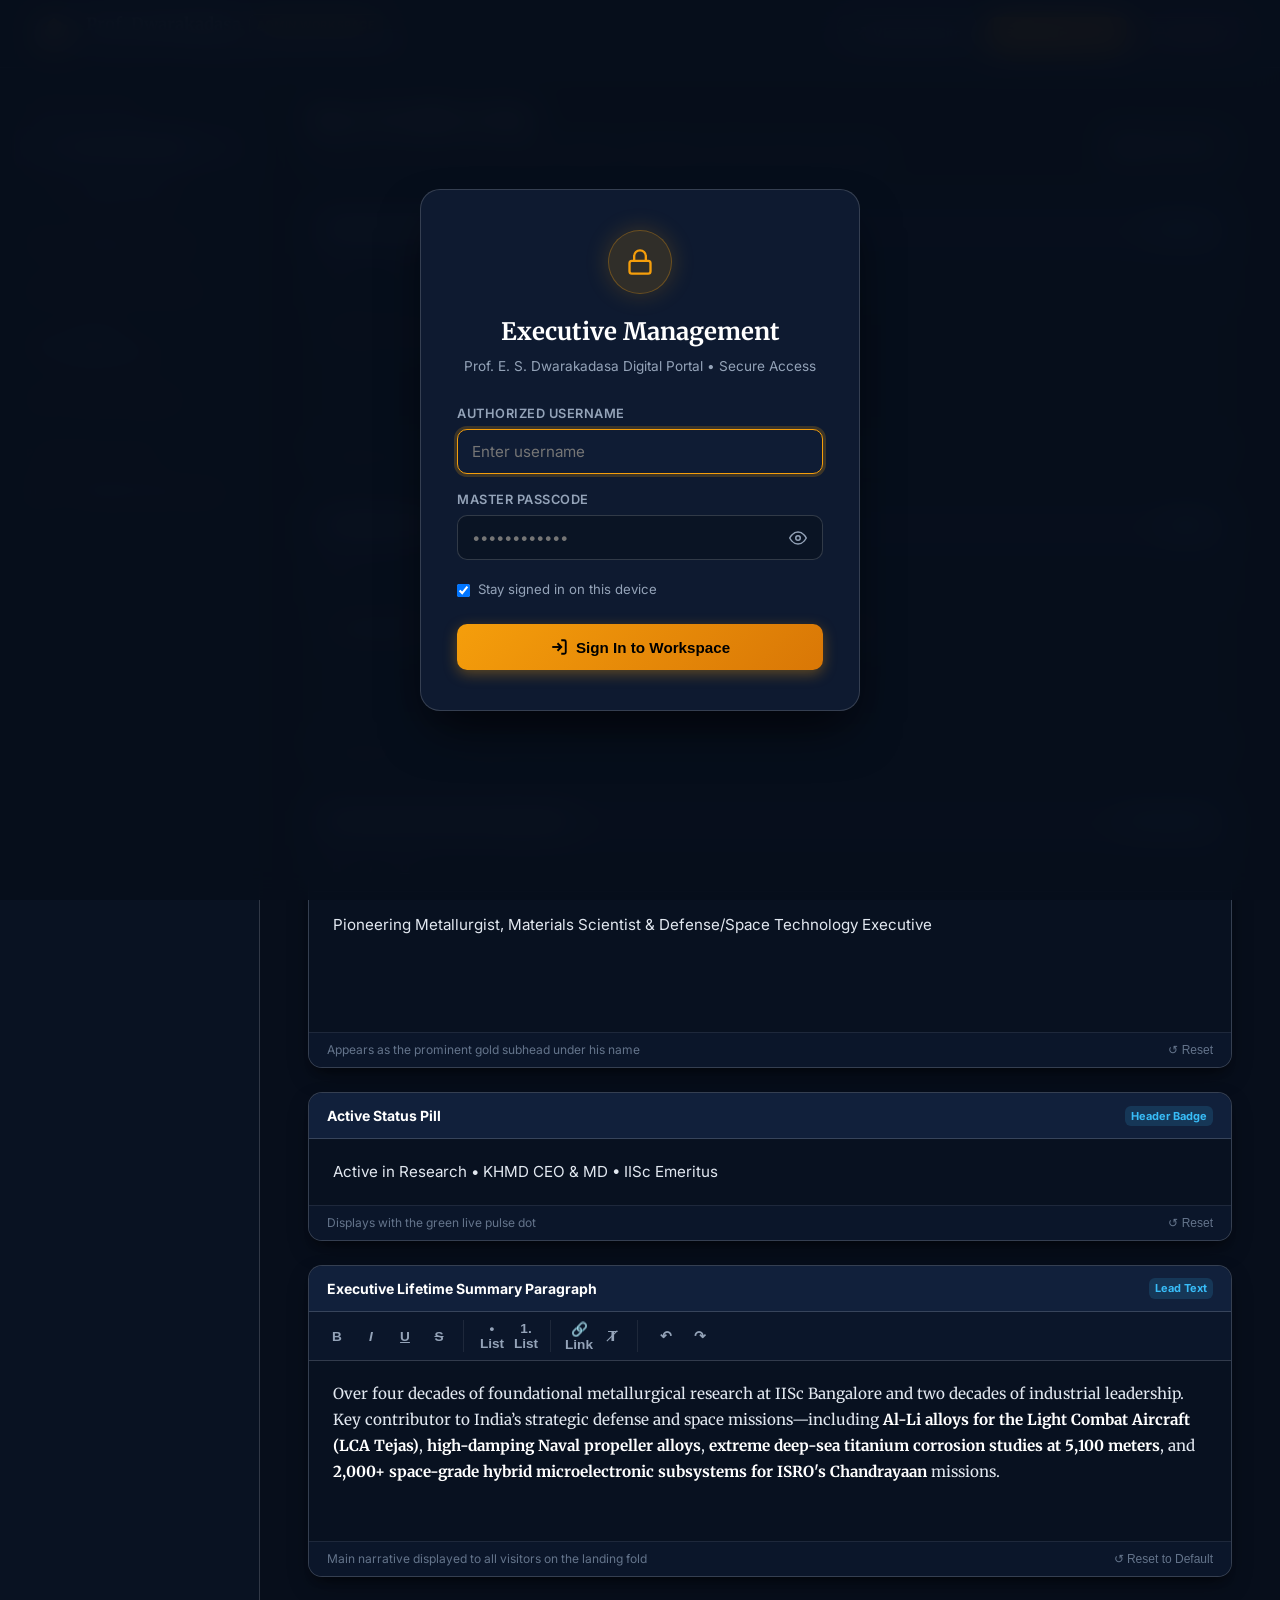
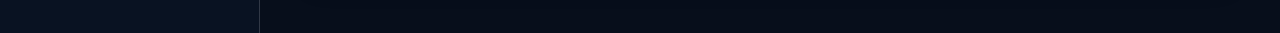
==== admin.html @ ce20a555 "Add password-protected admin portal with Word-like WYSIWYG editor and content sync" ====
<!DOCTYPE html>
<html lang="en">
<head>
  <meta charset="UTF-8">
  <meta name="viewport" content="width=device-width, initial-scale=1.0">
  <title>Admin Portal · Prof. E. S. Dwarakadasa</title>
  
  <!-- Favicon -->
  <link rel="icon" type="image/svg+xml" href="favicon.svg?v=4">
  <link rel="icon" type="image/png" sizes="32x32" href="favicon-32x32.png?v=4">
  <link rel="apple-touch-icon" sizes="180x180" href="apple-touch-icon.png?v=4">
  
  <!-- Fonts -->
  <link rel="preconnect" href="https://fonts.googleapis.com">
  <link rel="preconnect" href="https://fonts.gstatic.com" crossorigin>
  <link href="https://fonts.googleapis.com/css2?family=Inter:wght@300;400;500;600;700;800&family=Merriweather:ital,wght@0,300;0,400;0,700;1,300&family=JetBrains+Mono:wght@400;500;700&display=swap" rel="stylesheet">

  <style>
    :root {
      --bg-dark: #070e1b;
      --bg-surface: #0e1a30;
      --bg-card: #142342;
      --bg-input: #0a1424;
      --border-subtle: rgba(255, 255, 255, 0.08);
      --border-medium: rgba(255, 255, 255, 0.16);
      --border-focus: #38bdf8;
      --gold: #f59e0b;
      --gold-hover: #d97706;
      --gold-subtle: rgba(245, 158, 11, 0.15);
      --text-main: #f1f5f9;
      --text-muted: #94a3b8;
      --text-dim: #64748b;
      --accent: #38bdf8;
      --success: #10b981;
      --danger: #ef4444;
      --font-sans: 'Inter', -apple-system, BlinkMacSystemFont, 'Segoe UI', Roboto, sans-serif;
      --font-serif: 'Merriweather', Georgia, serif;
      --font-mono: 'JetBrains Mono', monospace;
      --radius-sm: 6px;
      --radius-md: 10px;
      --radius-lg: 14px;
      --radius-xl: 20px;
      --shadow-lg: 0 10px 25px -5px rgba(0, 0, 0, 0.4), 0 8px 10px -6px rgba(0, 0, 0, 0.4);
    }

    * {
      box-sizing: border-box;
      margin: 0;
      padding: 0;
    }

    body {
      background-color: var(--bg-dark);
      color: var(--text-main);
      font-family: var(--font-sans);
      min-height: 100vh;
      line-height: 1.5;
      overflow-x: hidden;
    }

    /* ==========================================================================
       CRYPTOGRAPHIC AUTHENTICATION OVERLAY (SALTED SHA-256)
       ========================================================================== */
    #auth-overlay {
      position: fixed;
      inset: 0;
      background: rgba(7, 14, 27, 0.94);
      backdrop-filter: blur(16px);
      -webkit-backdrop-filter: blur(16px);
      z-index: 9999;
      display: flex;
      align-items: center;
      justify-content: center;
      padding: 20px;
      transition: opacity 0.3s ease, visibility 0.3s ease;
    }

    #auth-overlay.hidden {
      opacity: 0;
      visibility: hidden;
      pointer-events: none;
    }

    .auth-card {
      background: var(--bg-surface);
      border: 1px solid var(--border-medium);
      border-radius: var(--radius-xl);
      padding: 40px 36px;
      width: 100%;
      max-width: 440px;
      box-shadow: 0 25px 50px -12px rgba(0, 0, 0, 0.7);
      text-align: center;
      position: relative;
    }

    .auth-badge-icon {
      width: 64px;
      height: 64px;
      margin: 0 auto 20px;
      display: flex;
      align-items: center;
      justify-content: center;
      background: var(--gold-subtle);
      border: 1px solid rgba(245, 158, 11, 0.3);
      border-radius: 50%;
      box-shadow: 0 0 24px rgba(245, 158, 11, 0.2);
    }

    .auth-title {
      font-family: var(--font-serif);
      font-size: 1.5rem;
      font-weight: 700;
      color: #fff;
      margin-bottom: 6px;
    }

    .auth-subtitle {
      font-size: 0.85rem;
      color: var(--text-muted);
      margin-bottom: 28px;
    }

    .auth-form {
      text-align: left;
      display: flex;
      flex-direction: column;
      gap: 16px;
    }

    .form-label {
      display: block;
      font-size: 0.8rem;
      font-weight: 600;
      letter-spacing: 0.04em;
      text-transform: uppercase;
      color: var(--text-muted);
      margin-bottom: 6px;
    }

    .form-input-wrap {
      position: relative;
    }

    .form-input {
      width: 100%;
      background: var(--bg-input);
      border: 1.5px solid var(--border-medium);
      border-radius: var(--radius-md);
      color: #fff;
      font-size: 0.95rem;
      font-family: inherit;
      padding: 12px 14px;
      outline: none;
      transition: all 0.2s ease;
    }

    .form-input:focus {
      border-color: var(--gold);
      box-shadow: 0 0 0 3px rgba(245, 158, 11, 0.2);
      background: #0f1c34;
    }

    .pw-toggle-btn {
      position: absolute;
      right: 12px;
      top: 50%;
      transform: translateY(-50%);
      background: transparent;
      border: none;
      color: var(--text-muted);
      cursor: pointer;
      display: flex;
      align-items: center;
      padding: 4px;
    }

    .pw-toggle-btn:hover {
      color: #fff;
    }

    .auth-remember-row {
      display: flex;
      align-items: center;
      justify-content: space-between;
      font-size: 0.825rem;
      color: var(--text-muted);
      margin-top: 4px;
    }

    .auth-remember-label {
      display: flex;
      align-items: center;
      gap: 8px;
      cursor: pointer;
      user-select: none;
    }

    .auth-submit-btn {
      background: linear-gradient(135deg, var(--gold), var(--gold-hover));
      color: #000;
      border: none;
      font-weight: 700;
      font-size: 0.95rem;
      padding: 14px;
      border-radius: var(--radius-md);
      cursor: pointer;
      display: flex;
      align-items: center;
      justify-content: center;
      gap: 8px;
      box-shadow: 0 4px 14px rgba(245, 158, 11, 0.35);
      transition: all 0.2s ease;
      margin-top: 8px;
    }

    .auth-submit-btn:hover {
      transform: translateY(-1px);
      box-shadow: 0 6px 18px rgba(245, 158, 11, 0.45);
    }

    .auth-error {
      background: rgba(239, 68, 68, 0.15);
      border: 1px solid rgba(239, 68, 68, 0.35);
      color: #fca5a5;
      font-size: 0.825rem;
      padding: 10px 14px;
      border-radius: var(--radius-sm);
      display: none;
      align-items: center;
      gap: 8px;
    }

    /* ==========================================================================
       MAIN ADMIN APP LAYOUT
       ========================================================================== */
    .admin-app {
      display: flex;
      flex-direction: column;
      min-height: 100vh;
    }

    /* Top Navigation Bar */
    .admin-navbar {
      height: 68px;
      background: rgba(14, 26, 48, 0.95);
      backdrop-filter: blur(12px);
      border-bottom: 1px solid var(--border-medium);
      position: sticky;
      top: 0;
      z-index: 100;
      display: flex;
      align-items: center;
      justify-content: space-between;
      padding: 0 clamp(16px, 3vw, 36px);
    }

    .brand-group {
      display: flex;
      align-items: center;
      gap: 14px;
    }

    .admin-emblem {
      width: 36px;
      height: 36px;
      display: flex;
      align-items: center;
      justify-content: center;
    }

    .admin-title-wrap {
      display: flex;
      flex-direction: column;
    }

    .admin-brand-title {
      font-family: var(--font-serif);
      font-weight: 700;
      font-size: 1.05rem;
      color: #fff;
      display: flex;
      align-items: center;
      gap: 8px;
    }

    .admin-badge-pill {
      font-family: var(--font-sans);
      font-size: 0.6875rem;
      font-weight: 700;
      text-transform: uppercase;
      letter-spacing: 0.05em;
      background: var(--gold-subtle);
      color: var(--gold);
      border: 1px solid rgba(245, 158, 11, 0.3);
      padding: 2px 7px;
      border-radius: var(--radius-sm);
    }

    .admin-brand-sub {
      font-size: 0.725rem;
      color: var(--text-muted);
    }

    .nav-actions-group {
      display: flex;
      align-items: center;
      gap: 10px;
    }

    .btn {
      display: inline-flex;
      align-items: center;
      gap: 6px;
      padding: 8px 14px;
      border-radius: var(--radius-md);
      font-size: 0.825rem;
      font-weight: 600;
      cursor: pointer;
      text-decoration: none;
      transition: all 0.2s ease;
      border: 1px solid transparent;
    }

    .btn-outline {
      background: rgba(255, 255, 255, 0.04);
      color: var(--text-main);
      border-color: var(--border-medium);
    }

    .btn-outline:hover {
      background: rgba(255, 255, 255, 0.08);
      border-color: rgba(255, 255, 255, 0.25);
      color: #fff;
    }

    .btn-gold {
      background: linear-gradient(135deg, var(--gold), var(--gold-hover));
      color: #000 !important;
      font-weight: 700;
      box-shadow: 0 2px 8px rgba(245, 158, 11, 0.3);
    }

    .btn-gold:hover {
      transform: translateY(-1px);
      box-shadow: 0 4px 12px rgba(245, 158, 11, 0.4);
    }

    .btn-danger {
      background: rgba(239, 68, 68, 0.12);
      border-color: rgba(239, 68, 68, 0.3);
      color: #f87171;
    }

    .btn-danger:hover {
      background: rgba(239, 68, 68, 0.22);
      border-color: #ef4444;
      color: #fff;
    }

    /* Main Container & Tabbed Sidebar */
    .admin-body {
      display: grid;
      grid-template-columns: 260px 1fr;
      flex: 1;
      min-height: calc(100vh - 68px);
    }

    .admin-sidebar {
      background: #091222;
      border-right: 1px solid var(--border-medium);
      padding: 24px 14px;
      display: flex;
      flex-direction: column;
      gap: 6px;
    }

    .sidebar-heading {
      font-size: 0.6875rem;
      font-weight: 800;
      text-transform: uppercase;
      letter-spacing: 0.08em;
      color: var(--text-dim);
      padding: 8px 12px 4px;
      margin-top: 10px;
    }

    .sidebar-heading:first-of-type {
      margin-top: 0;
    }

    .tab-btn {
      display: flex;
      align-items: center;
      gap: 10px;
      width: 100%;
      padding: 11px 14px;
      border-radius: var(--radius-md);
      background: transparent;
      border: 1px solid transparent;
      color: var(--text-muted);
      font-size: 0.85rem;
      font-weight: 600;
      cursor: pointer;
      text-align: left;
      transition: all 0.2s ease;
    }

    .tab-btn:hover {
      background: rgba(255, 255, 255, 0.04);
      color: var(--text-main);
    }

    .tab-btn.active {
      background: var(--bg-card);
      border-color: rgba(245, 158, 11, 0.3);
      color: #fff;
      font-weight: 700;
      box-shadow: 0 2px 6px rgba(0, 0, 0, 0.2);
    }

    .tab-btn.active svg {
      color: var(--gold);
    }

    .admin-content {
      padding: 32px clamp(20px, 4vw, 48px);
      max-width: 1100px;
      margin: 0 auto;
      width: 100%;
    }

    .content-panel {
      display: none;
      animation: fadeIn 0.25s ease;
    }

    .content-panel.active {
      display: block;
    }

    @keyframes fadeIn {
      from { opacity: 0; transform: translateY(4px); }
      to { opacity: 1; transform: translateY(0); }
    }

    .panel-header {
      margin-bottom: 24px;
      padding-bottom: 16px;
      border-bottom: 1px solid var(--border-medium);
      display: flex;
      justify-content: space-between;
      align-items: flex-end;
      flex-wrap: wrap;
      gap: 12px;
    }

    .panel-title {
      font-family: var(--font-serif);
      font-size: 1.6rem;
      font-weight: 700;
      color: #fff;
      margin-bottom: 4px;
    }

    .panel-desc {
      font-size: 0.875rem;
      color: var(--text-muted);
    }

    /* ==========================================================================
       WORD-PROCESSOR WYSIWYG TOOLBAR
       ========================================================================== */
    .editor-card {
      background: var(--bg-surface);
      border: 1px solid var(--border-medium);
      border-radius: var(--radius-lg);
      margin-bottom: 24px;
      overflow: hidden;
      box-shadow: var(--shadow-lg);
    }

    .editor-card-header {
      background: #11203b;
      padding: 12px 18px;
      border-bottom: 1px solid var(--border-medium);
      display: flex;
      justify-content: space-between;
      align-items: center;
    }

    .editor-card-title {
      font-size: 0.875rem;
      font-weight: 700;
      color: #fff;
      display: flex;
      align-items: center;
      gap: 8px;
    }

    .editor-card-tag {
      font-size: 0.6875rem;
      padding: 2px 6px;
      background: rgba(56, 189, 248, 0.15);
      color: var(--accent);
      border-radius: var(--radius-sm);
      font-weight: 700;
    }

    .wysiwyg-toolbar {
      background: #0b162a;
      border-bottom: 1px solid var(--border-medium);
      padding: 8px 12px;
      display: flex;
      align-items: center;
      flex-wrap: wrap;
      gap: 4px;
      user-select: none;
    }

    .toolbar-group {
      display: flex;
      align-items: center;
      gap: 2px;
      padding-right: 8px;
      margin-right: 8px;
      border-right: 1px solid var(--border-subtle);
    }

    .toolbar-group:last-child {
      border-right: none;
      padding-right: 0;
      margin-right: 0;
    }

    .tool-btn {
      width: 32px;
      height: 32px;
      display: flex;
      align-items: center;
      justify-content: center;
      background: transparent;
      border: 1px solid transparent;
      border-radius: var(--radius-sm);
      color: var(--text-muted);
      cursor: pointer;
      transition: all 0.15s ease;
      font-weight: 700;
      font-size: 0.85rem;
    }

    .tool-btn:hover {
      background: rgba(255, 255, 255, 0.08);
      color: #fff;
    }

    .tool-btn.active {
      background: var(--gold-subtle);
      border-color: rgba(245, 158, 11, 0.35);
      color: var(--gold);
    }

    .tool-select {
      height: 32px;
      background: #11203b;
      border: 1px solid var(--border-medium);
      border-radius: var(--radius-sm);
      color: var(--text-main);
      font-size: 0.775rem;
      font-weight: 600;
      padding: 0 8px;
      outline: none;
      cursor: pointer;
    }

    .tool-select:focus {
      border-color: var(--gold);
    }

    /* Editable Document Content Area */
    .word-canvas {
      min-height: 140px;
      padding: 20px 24px;
      background: #081120;
      color: #e2e8f0;
      font-size: 0.95rem;
      line-height: 1.7;
      outline: none;
      font-family: inherit;
    }

    .word-canvas[data-serif="true"] {
      font-family: var(--font-serif);
    }

    .word-canvas:focus {
      background: #091325;
      box-shadow: inset 0 0 0 2px rgba(56, 189, 248, 0.25);
    }

    .word-canvas p {
      margin-bottom: 12px;
    }

    .word-canvas strong {
      color: #fff;
      font-weight: 700;
    }

    .word-canvas a {
      color: var(--accent);
      text-decoration: underline;
    }

    .word-canvas ul, .word-canvas ol {
      margin: 10px 0 14px 24px;
    }

    .word-canvas li {
      margin-bottom: 4px;
    }

    .editor-footer {
      background: #0b162a;
      border-top: 1px solid var(--border-subtle);
      padding: 8px 18px;
      display: flex;
      justify-content: space-between;
      align-items: center;
      font-size: 0.75rem;
      color: var(--text-dim);
    }

    .reset-btn {
      background: transparent;
      border: none;
      color: var(--text-dim);
      cursor: pointer;
      display: flex;
      align-items: center;
      gap: 4px;
      font-size: 0.75rem;
      transition: color 0.2s;
    }

    .reset-btn:hover {
      color: var(--gold);
    }

    /* Toast Notifications */
    .admin-toast {
      position: fixed;
      bottom: 24px;
      right: 24px;
      background: #11203b;
      border: 1px solid rgba(16, 185, 129, 0.4);
      color: #fff;
      padding: 14px 20px;
      border-radius: var(--radius-md);
      box-shadow: var(--shadow-lg);
      display: flex;
      align-items: center;
      gap: 12px;
      z-index: 99999;
      transform: translateY(100px);
      opacity: 0;
      transition: all 0.3s cubic-bezier(0.16, 1, 0.3, 1);
    }

    .admin-toast.visible {
      transform: translateY(0);
      opacity: 1;
    }

    /* Responsive */
    @media (max-width: 860px) {
      .admin-body {
        grid-template-columns: 1fr;
      }
      .admin-sidebar {
        border-right: none;
        border-bottom: 1px solid var(--border-medium);
        flex-direction: row;
        overflow-x: auto;
        padding: 12px;
      }
      .tab-btn {
        white-space: nowrap;
        padding: 8px 12px;
      }
      .sidebar-heading {
        display: none;
      }
    }
  </style>
</head>
<body>

  <!-- ======================================================================
       1. CRYPTOGRAPHIC PASSWORD LOCK SCREEN (Salted SHA-256)
       ====================================================================== -->
  <div id="auth-overlay">
    <div class="auth-card">
      <div class="auth-badge-icon">
        <svg width="28" height="28" viewBox="0 0 24 24" fill="none" stroke="#f59e0b" stroke-width="2">
          <rect x="3" y="11" width="18" height="11" rx="2" ry="2"></rect>
          <path d="M7 11V7a5 5 0 0 1 10 0v4"></path>
        </svg>
      </div>

      <h1 class="auth-title">Executive Management</h1>
      <p class="auth-subtitle">Prof. E. S. Dwarakadasa Digital Portal &bull; Secure Access</p>

      <div id="auth-error" class="auth-error">
        <svg width="16" height="16" viewBox="0 0 24 24" fill="none" stroke="currentColor" stroke-width="2">
          <circle cx="12" cy="12" r="10"></circle>
          <line x1="12" y1="8" x2="12" y2="12"></line>
          <line x1="12" y1="16" x2="12.01" y2="16"></line>
        </svg>
        <span id="auth-error-msg">Incorrect username or password. Please try again.</span>
      </div>

      <form class="auth-form" id="login-form">
        <div>
          <label for="auth-username" class="form-label">Authorized Username</label>
          <div class="form-input-wrap">
            <input type="text" id="auth-username" class="form-input" required autocomplete="username" placeholder="Enter username">
          </div>
        </div>

        <div>
          <label for="auth-password" class="form-label">Master Passcode</label>
          <div class="form-input-wrap">
            <input type="password" id="auth-password" class="form-input" required autocomplete="current-password" placeholder="••••••••••••">
            <button type="button" class="pw-toggle-btn" id="pw-toggle-btn" aria-label="Toggle password visibility">
              <svg width="18" height="18" viewBox="0 0 24 24" fill="none" stroke="currentColor" stroke-width="2">
                <path d="M1 12s4-8 11-8 11 8 11 8-4 8-11 8-11-8-11-8z"></path>
                <circle cx="12" cy="12" r="3"></circle>
              </svg>
            </button>
          </div>
        </div>

        <div class="auth-remember-row">
          <label class="auth-remember-label">
            <input type="checkbox" id="auth-remember" checked>
            <span>Stay signed in on this device</span>
          </label>
        </div>

        <button type="submit" class="auth-submit-btn" id="auth-submit-btn">
          <svg width="18" height="18" viewBox="0 0 24 24" fill="none" stroke="currentColor" stroke-width="2.5">
            <path d="M15 3h4a2 2 0 0 1 2 2v14a2 2 0 0 1-2 2h-4"></path>
            <polyline points="10 17 15 12 10 7"></polyline>
            <line x1="15" y1="12" x2="3" y2="12"></line>
          </svg>
          Sign In to Workspace
        </button>
      </form>
    </div>
  </div>

  <!-- ======================================================================
       2. ADMIN WORKSPACE APPLICATION
       ====================================================================== -->
  <div class="admin-app">
    
    <!-- Header -->
    <header class="admin-navbar">
      <div class="brand-group">
        <div class="admin-emblem">
          <!-- Option B Luminary Crest -->
          <svg viewBox="0 0 44 44" fill="none" width="34" height="34">
            <polygon points="22 4, 38 13.2, 38 31.6, 22 40.8, 6 31.6, 6 13.2" fill="url(#hexCrestGradAdmin)" stroke="#d97706" stroke-width="1.8"/>
            <polygon points="22 8, 34 14.9, 34 29.1, 22 36, 10 29.1, 10 14.9" fill="none" stroke="#fef3c7" stroke-width="0.8" opacity="0.6"/>
            <circle cx="22" cy="4" r="1.5" fill="#fde047"/>
            <circle cx="38" cy="13.2" r="1.5" fill="#fde047"/>
            <circle cx="38" cy="31.6" r="1.5" fill="#fde047"/>
            <circle cx="22" cy="40.8" r="1.5" fill="#fde047"/>
            <circle cx="6" cy="31.6" r="1.5" fill="#fde047"/>
            <circle cx="6" cy="13.2" r="1.5" fill="#fde047"/>
            <ellipse cx="22" cy="22" rx="17" ry="6.5" transform="rotate(-25 22 22)" fill="none" stroke="#67e8f9" stroke-width="1.2" stroke-dasharray="3 2" opacity="0.85"/>
            <text x="22" y="27" text-anchor="middle" font-family="'Merriweather', Georgia, serif" font-weight="900" font-size="12.5" fill="#ffffff" letter-spacing="0.5">ESD</text>
            <defs>
              <linearGradient id="hexCrestGradAdmin" x1="6" y1="4" x2="38" y2="40.8" gradientUnits="userSpaceOnUse">
                <stop offset="0%" stop-color="#b45309"/>
                <stop offset="50%" stop-color="#f59e0b"/>
                <stop offset="100%" stop-color="#78350f"/>
              </linearGradient>
            </defs>
          </svg>
        </div>

        <div class="admin-title-wrap">
          <div class="admin-brand-title">
            <span>Prof. Dwarakadasa</span>
            <span class="admin-badge-pill">Admin Workspace</span>
          </div>
          <span class="admin-brand-sub">IISc Emeritus &bull; CEO &amp; MD, KHMD &bull; Digital Content Editor</span>
        </div>
      </div>

      <div class="nav-actions-group">
        <a href="index.html" target="_blank" class="btn btn-outline" title="Open the main portal in a new tab">
          <svg width="15" height="15" viewBox="0 0 24 24" fill="none" stroke="currentColor" stroke-width="2">
            <path d="M18 13v6a2 2 0 0 1-2 2H5a2 2 0 0 1-2-2V8a2 2 0 0 1 2-2h6"></path>
            <polyline points="15 3 21 3 21 9"></polyline>
            <line x1="10" y1="14" x2="21" y2="3"></line>
          </svg>
          View Live Site
        </a>

        <button type="button" class="btn btn-gold" id="save-all-btn" title="Save changes (Ctrl+S)">
          <svg width="15" height="15" viewBox="0 0 24 24" fill="none" stroke="currentColor" stroke-width="2.5">
            <path d="M19 21H5a2 2 0 0 1-2-2V5a2 2 0 0 1 2-2h11l5 5v11a2 2 0 0 1-2 2z"></path>
            <polyline points="17 21 17 13 7 13 7 21"></polyline>
            <polyline points="7 3 7 8 15 8"></polyline>
          </svg>
          Save Changes
        </button>

        <button type="button" class="btn btn-danger" id="signout-btn" title="Sign out and lock workspace">
          <svg width="15" height="15" viewBox="0 0 24 24" fill="none" stroke="currentColor" stroke-width="2">
            <rect x="3" y="11" width="18" height="11" rx="2" ry="2"></rect>
            <path d="M7 11V7a5 5 0 0 1 10 0v4"></path>
          </svg>
          Sign Out
        </button>
      </div>
    </header>

    <!-- App Body: Sidebar & Editor Content -->
    <div class="admin-body">
      
      <!-- Sidebar Navigation -->
      <aside class="admin-sidebar">
        <div class="sidebar-heading">Portal Sections</div>
        
        <button type="button" class="tab-btn active" data-tab="tab-hero">
          <svg width="18" height="18" viewBox="0 0 24 24" fill="none" stroke="currentColor" stroke-width="2">
            <circle cx="12" cy="7" r="4"></circle>
            <path d="M5.5 21v-2a6.5 6.5 0 0 1 13 0v2"></path>
          </svg>
          1. Hero Profile &amp; Bio
        </button>

        <button type="button" class="tab-btn" data-tab="tab-stats">
          <svg width="18" height="18" viewBox="0 0 24 24" fill="none" stroke="currentColor" stroke-width="2">
            <path d="M18 20V10"></path>
            <path d="M12 20V4"></path>
            <path d="M6 20v-6"></path>
          </svg>
          2. Strategic Metrics
        </button>

        <button type="button" class="tab-btn" data-tab="tab-about">
          <svg width="18" height="18" viewBox="0 0 24 24" fill="none" stroke="currentColor" stroke-width="2">
            <path d="M2 3h6a4 4 0 0 1 4 4v14a3 3 0 0 0-3-3H2z"></path>
            <path d="M22 3h-6a4 4 0 0 0-4 4v14a3 3 0 0 1 3-3h7z"></path>
          </svg>
          3. Heritage &amp; Dynasty
        </button>

        <button type="button" class="tab-btn" data-tab="tab-breakthroughs">
          <svg width="18" height="18" viewBox="0 0 24 24" fill="none" stroke="currentColor" stroke-width="2">
            <polygon points="12 2 2 7 12 12 22 7 12 2"></polygon>
            <polyline points="2 17 12 22 22 17"></polyline>
            <polyline points="2 12 12 17 22 12"></polyline>
          </svg>
          4. Defense Innovations
        </button>

        <button type="button" class="tab-btn" data-tab="tab-industry">
          <svg width="18" height="18" viewBox="0 0 24 24" fill="none" stroke="currentColor" stroke-width="2">
            <rect x="2" y="7" width="20" height="14" rx="2" ry="2"></rect>
            <path d="M16 21V5a2 2 0 0 0-2-2h-4a2 2 0 0 0-2 2v16"></path>
          </svg>
          5. KHMD &amp; Microelectronics
        </button>

        <button type="button" class="tab-btn" data-tab="tab-contact">
          <svg width="18" height="18" viewBox="0 0 24 24" fill="none" stroke="currentColor" stroke-width="2">
            <path d="M4 4h16c1.1 0 2 .9 2 2v12c0 1.1-.9 2-2 2H4c-1.1 0-2-.9-2-2V6c0-1.1.9-2 2-2z"></path>
            <polyline points="22,6 12,13 2,6"></polyline>
          </svg>
          6. Office &amp; Inquiries
        </button>

        <div class="sidebar-heading">Publishing &amp; Backup</div>

        <button type="button" class="tab-btn" data-tab="tab-publish">
          <svg width="18" height="18" viewBox="0 0 24 24" fill="none" stroke="currentColor" stroke-width="2">
            <circle cx="12" cy="12" r="10"></circle>
            <line x1="2" y1="12" x2="22" y2="12"></line>
            <path d="M12 2a15.3 15.3 0 0 1 4 10 15.3 15.3 0 0 1-4 10 15.3 15.3 0 0 1-4-10 15.3 15.3 0 0 1 4-10z"></path>
          </svg>
          7. Worldwide Web Publish
        </button>
      </aside>

      <!-- Main Editing Content Pane -->
      <main class="admin-content">

        <!-- ==============================================================
             PANEL 1: HERO PROFILE & BIO
             ============================================================== -->
        <section id="tab-hero" class="content-panel active">
          <div class="panel-header">
            <div>
              <h2 class="panel-title">Hero Profile &amp; Bio</h2>
              <p class="panel-desc">Manage primary titles, status badge, academic credentials, and the executive summary.</p>
            </div>
            <button type="button" class="btn btn-outline btn-save-section">💾 Save Section</button>
          </div>

          <!-- Hero Name -->
          <div class="editor-card">
            <div class="editor-card-header">
              <span class="editor-card-title">Official Display Name</span>
              <span class="editor-card-tag">H1 Header</span>
            </div>
            <div class="wysiwyg-toolbar" data-target="hero-name">
              <div class="toolbar-group">
                <button type="button" class="tool-btn" data-cmd="bold" title="Bold (Ctrl+B)">B</button>
                <button type="button" class="tool-btn" data-cmd="italic" title="Italic (Ctrl+I)"><em>I</em></button>
                <button type="button" class="tool-btn" data-cmd="underline" title="Underline (Ctrl+U)"><u>U</u></button>
              </div>
            </div>
            <div class="word-canvas" id="hero-name" contenteditable="true" data-key="hero.name"></div>
            <div class="editor-footer">
              <span>Standard: Prof. E. S. Dwarakadasa</span>
              <button type="button" class="reset-btn" data-field="hero.name">↺ Reset</button>
            </div>
          </div>

          <!-- Hero Full Academic Degrees -->
          <div class="editor-card">
            <div class="editor-card-header">
              <span class="editor-card-title">Full Name &amp; Academic Degrees</span>
              <span class="editor-card-tag">Subtitle</span>
            </div>
            <div class="wysiwyg-toolbar" data-target="hero-fullname">
              <div class="toolbar-group">
                <button type="button" class="tool-btn" data-cmd="bold" title="Bold">B</button>
                <button type="button" class="tool-btn" data-cmd="italic" title="Italic"><em>I</em></button>
              </div>
            </div>
            <div class="word-canvas" id="hero-fullname" contenteditable="true" data-key="hero.fullname"></div>
            <div class="editor-footer">
              <span>Includes B.Sc., B.E., M.Sc.(Engg.), Ph.D.(IISc)</span>
              <button type="button" class="reset-btn" data-field="hero.fullname">↺ Reset</button>
            </div>
          </div>

          <!-- Executive Title -->
          <div class="editor-card">
            <div class="editor-card-header">
              <span class="editor-card-title">Professional Executive Designation</span>
              <span class="editor-card-tag">H2 Subheading</span>
            </div>
            <div class="wysiwyg-toolbar" data-target="hero-title">
              <div class="toolbar-group">
                <button type="button" class="tool-btn" data-cmd="bold" title="Bold">B</button>
                <button type="button" class="tool-btn" data-cmd="italic" title="Italic"><em>I</em></button>
                <button type="button" class="tool-btn" data-cmd="underline" title="Underline"><u>U</u></button>
              </div>
            </div>
            <div class="word-canvas" id="hero-title" contenteditable="true" data-key="hero.title"></div>
            <div class="editor-footer">
              <span>Appears as the prominent gold subhead under his name</span>
              <button type="button" class="reset-btn" data-field="hero.title">↺ Reset</button>
            </div>
          </div>

          <!-- Live Status Pill -->
          <div class="editor-card">
            <div class="editor-card-header">
              <span class="editor-card-title">Active Status Pill</span>
              <span class="editor-card-tag">Header Badge</span>
            </div>
            <div class="word-canvas" id="hero-live-status" contenteditable="true" data-key="hero.live_status" style="min-height: 50px;"></div>
            <div class="editor-footer">
              <span>Displays with the green live pulse dot</span>
              <button type="button" class="reset-btn" data-field="hero.live_status">↺ Reset</button>
            </div>
          </div>

          <!-- Executive Summary Paragraph -->
          <div class="editor-card">
            <div class="editor-card-header">
              <span class="editor-card-title">Executive Lifetime Summary Paragraph</span>
              <span class="editor-card-tag">Lead Text</span>
            </div>
            <!-- Full Word Toolbar -->
            <div class="wysiwyg-toolbar" data-target="hero-summary">
              <div class="toolbar-group">
                <button type="button" class="tool-btn" data-cmd="bold" title="Bold (Ctrl+B)">B</button>
                <button type="button" class="tool-btn" data-cmd="italic" title="Italic (Ctrl+I)"><em>I</em></button>
                <button type="button" class="tool-btn" data-cmd="underline" title="Underline (Ctrl+U)"><u>U</u></button>
                <button type="button" class="tool-btn" data-cmd="strikeThrough" title="Strikethrough"><s>S</s></button>
              </div>
              <div class="toolbar-group">
                <button type="button" class="tool-btn" data-cmd="insertUnorderedList" title="Bullet List">• List</button>
                <button type="button" class="tool-btn" data-cmd="insertOrderedList" title="Numbered List">1. List</button>
              </div>
              <div class="toolbar-group">
                <button type="button" class="tool-btn" data-cmd="createLink" title="Insert Link">🔗 Link</button>
                <button type="button" class="tool-btn" data-cmd="removeFormat" title="Clear Formatting">T̸</button>
              </div>
              <div class="toolbar-group">
                <button type="button" class="tool-btn" data-cmd="undo" title="Undo">↶</button>
                <button type="button" class="tool-btn" data-cmd="redo" title="Redo">↷</button>
              </div>
            </div>
            <div class="word-canvas" id="hero-summary" contenteditable="true" data-key="hero.summary" data-serif="true" style="min-height: 180px;"></div>
            <div class="editor-footer">
              <span>Main narrative displayed to all visitors on the landing fold</span>
              <button type="button" class="reset-btn" data-field="hero.summary">↺ Reset to Default</button>
            </div>
          </div>
        </section>

        <!-- ==============================================================
             PANEL 2: STRATEGIC METRICS
             ============================================================== -->
        <section id="tab-stats" class="content-panel">
          <div class="panel-header">
            <div>
              <h2 class="panel-title">Strategic Metrics &amp; Milestones</h2>
              <p class="panel-desc">Update the 4 prominent highlight statistics displayed across the banner.</p>
            </div>
            <button type="button" class="btn btn-outline btn-save-section">💾 Save Section</button>
          </div>

          <div id="stats-editor-grid" style="display: grid; grid-template-columns: repeat(auto-fit, minmax(260px, 1fr)); gap: 16px;">
            <!-- Dynamically populated stat cards -->
          </div>
        </section>

        <!-- ==============================================================
             PANEL 3: HERITAGE & DYNASTY
             ============================================================== -->
        <section id="tab-about" class="content-panel">
          <div class="panel-header">
            <div>
              <h2 class="panel-title">Biography &amp; Eswarahalli Dynasty</h2>
              <p class="panel-desc">Details concerning family roots, the 14 engineer siblings feat, and scholarship.</p>
            </div>
            <button type="button" class="btn btn-outline btn-save-section">💾 Save Section</button>
          </div>

          <!-- Section Subtitle -->
          <div class="editor-card">
            <div class="editor-card-header">
              <span class="editor-card-title">Birth &amp; Ancestral Heritage Subtitle</span>
            </div>
            <div class="wysiwyg-toolbar" data-target="about-subtitle">
              <div class="toolbar-group">
                <button type="button" class="tool-btn" data-cmd="bold">B</button>
                <button type="button" class="tool-btn" data-cmd="italic"><em>I</em></button>
              </div>
            </div>
            <div class="word-canvas" id="about-subtitle" contenteditable="true" data-key="about.section_subtitle"></div>
          </div>

          <!-- Paragraph 1 -->
          <div class="editor-card">
            <div class="editor-card-header">
              <span class="editor-card-title">14 Engineer Siblings Paragraph</span>
            </div>
            <div class="wysiwyg-toolbar" data-target="about-p1">
              <div class="toolbar-group">
                <button type="button" class="tool-btn" data-cmd="bold">B</button>
                <button type="button" class="tool-btn" data-cmd="italic"><em>I</em></button>
                <button type="button" class="tool-btn" data-cmd="underline"><u>U</u></button>
              </div>
            </div>
            <div class="word-canvas" id="about-p1" contenteditable="true" data-key="about.heritage_p1"></div>
          </div>

          <!-- Paragraph 2 -->
          <div class="editor-card">
            <div class="editor-card-header">
              <span class="editor-card-title">Ph.D. &amp; IISc Alumni Feat Paragraph</span>
            </div>
            <div class="wysiwyg-toolbar" data-target="about-p2">
              <div class="toolbar-group">
                <button type="button" class="tool-btn" data-cmd="bold">B</button>
                <button type="button" class="tool-btn" data-cmd="italic"><em>I</em></button>
                <button type="button" class="tool-btn" data-cmd="underline"><u>U</u></button>
              </div>
            </div>
            <div class="word-canvas" id="about-p2" contenteditable="true" data-key="about.heritage_p2"></div>
          </div>

          <!-- Heritage Quote -->
          <div class="editor-card">
            <div class="editor-card-header">
              <span class="editor-card-title">Heritage Motto Quote</span>
            </div>
            <div class="word-canvas" id="about-quote" contenteditable="true" data-key="about.heritage_quote" style="font-style: italic; color: var(--gold);"></div>
          </div>
        </section>

        <!-- ==============================================================
             PANEL 4: DEFENSE & INNOVATIONS
             ============================================================== -->
        <section id="tab-breakthroughs" class="content-panel">
          <div class="panel-header">
            <div>
              <h2 class="panel-title">Defense &amp; Strategic Breakthroughs</h2>
              <p class="panel-desc">Manage technological breakthroughs for LCA Tejas, Indian Navy, and ISRO.</p>
            </div>
            <button type="button" class="btn btn-outline btn-save-section">💾 Save Section</button>
          </div>

          <div id="breakthroughs-editor-list" style="display: flex; flex-direction: column; gap: 20px;">
            <!-- Dynamically populated breakthrough cards -->
          </div>
        </section>

        <!-- ==============================================================
             PANEL 5: KHMD & INDUSTRY
             ============================================================== -->
        <section id="tab-industry" class="content-panel">
          <div class="panel-header">
            <div>
              <h2 class="panel-title">KHMD &amp; Microelectronics</h2>
              <p class="panel-desc">Corporate overview of Karnataka Hybrid Micro Devices Limited leadership.</p>
            </div>
            <button type="button" class="btn btn-outline btn-save-section">💾 Save Section</button>
          </div>

          <!-- KHMD Title -->
          <div class="editor-card">
            <div class="editor-card-header">
              <span class="editor-card-title">Industry Leadership Heading</span>
            </div>
            <div class="word-canvas" id="industry-title" contenteditable="true" data-key="industry.title"></div>
          </div>

          <!-- KHMD Description -->
          <div class="editor-card">
            <div class="editor-card-header">
              <span class="editor-card-title">Corporate &amp; Space Systems Narrative</span>
            </div>
            <div class="wysiwyg-toolbar" data-target="industry-desc">
              <div class="toolbar-group">
                <button type="button" class="tool-btn" data-cmd="bold">B</button>
                <button type="button" class="tool-btn" data-cmd="italic"><em>I</em></button>
                <button type="button" class="tool-btn" data-cmd="underline"><u>U</u></button>
                <button type="button" class="tool-btn" data-cmd="createLink">🔗</button>
              </div>
            </div>
            <div class="word-canvas" id="industry-desc" contenteditable="true" data-key="industry.desc" style="min-height: 140px;"></div>
          </div>
        </section>

        <!-- ==============================================================
             PANEL 6: OFFICE & CONTACT
             ============================================================== -->
        <section id="tab-contact" class="content-panel">
          <div class="panel-header">
            <div>
              <h2 class="panel-title">Office &amp; Inquiries</h2>
              <p class="panel-desc">Official email address and corporate &amp; academic headquarters.</p>
            </div>
            <button type="button" class="btn btn-outline btn-save-section">💾 Save Section</button>
          </div>

          <!-- Official Email -->
          <div class="editor-card">
            <div class="editor-card-header">
              <span class="editor-card-title">Official Inquiries Email Address</span>
            </div>
            <div class="word-canvas" id="contact-email" contenteditable="true" data-key="contact.email" style="min-height: 50px; font-family: var(--font-mono); color: var(--gold);"></div>
            <div class="editor-footer">
              <span>All contact forms and inquiries forward to this address</span>
            </div>
          </div>

          <!-- KHMD Address -->
          <div class="editor-card">
            <div class="editor-card-header">
              <span class="editor-card-title">KHMD Corporate Headquarters Address</span>
            </div>
            <div class="word-canvas" id="contact-khmd-addr" contenteditable="true" data-key="contact.khmd_address" style="white-space: pre-line;"></div>
          </div>

          <!-- IISc Address -->
          <div class="editor-card">
            <div class="editor-card-header">
              <span class="editor-card-title">IISc Academic Affiliation Address</span>
            </div>
            <div class="word-canvas" id="contact-iisc-addr" contenteditable="true" data-key="contact.iisc_address" style="white-space: pre-line;"></div>
          </div>
        </section>

        <!-- ==============================================================
             PANEL 7: WORLDWIDE PUBLISH & BACKUP
             ============================================================== -->
        <section id="tab-publish" class="content-panel">
          <div class="panel-header">
            <div>
              <h2 class="panel-title">Worldwide Web Publishing &amp; Backup</h2>
              <p class="panel-desc">Publish your edits permanently to GitHub Pages so all visitors across the globe see them.</p>
            </div>
          </div>

          <!-- Live Status Card -->
          <div class="editor-card" style="padding: 24px;">
            <h3 style="font-family: var(--font-serif); font-size: 1.25rem; color: #fff; margin-bottom: 8px;">
              🚀 How Publishing Works
            </h3>
            <p style="font-size: 0.9rem; color: var(--text-muted); margin-bottom: 20px; line-height: 1.6;">
              When you edit on this page, clicking <strong>"Save Changes"</strong> updates your content immediately on this computer. 
              To push these changes permanently to the live worldwide website (<a href="https://vijaykd.github.io/profdwarakadasa/" target="_blank" style="color: var(--accent);">vijaykd.github.io/profdwarakadasa/</a>), you can either export your content or connect a GitHub Personal Access Token.
            </p>

            <div style="display: flex; gap: 12px; flex-wrap: wrap;">
              <button type="button" class="btn btn-gold" id="export-json-btn">
                <svg width="16" height="16" viewBox="0 0 24 24" fill="none" stroke="currentColor" stroke-width="2">
                  <path d="M21 15v4a2 2 0 0 1-2 2H5a2 2 0 0 1-2-2v-4"></path>
                  <polyline points="7 10 12 15 17 10"></polyline>
                  <line x1="12" y1="15" x2="12" y2="3"></line>
                </svg>
                Download Backup Copy (content.json)
              </button>

              <button type="button" class="btn btn-outline" id="import-json-btn">
                <svg width="16" height="16" viewBox="0 0 24 24" fill="none" stroke="currentColor" stroke-width="2">
                  <path d="M21 15v4a2 2 0 0 1-2 2H5a2 2 0 0 1-2-2v-4"></path>
                  <polyline points="17 8 12 3 7 8"></polyline>
                  <line x1="12" y1="3" x2="12" y2="15"></line>
                </svg>
                Restore from Backup JSON
              </button>
              <input type="file" id="json-file-input" accept=".json" style="display: none;">

              <button type="button" class="btn btn-danger" id="factory-reset-btn">
                ↺ Restore Original Portal Text
              </button>
            </div>
          </div>

          <!-- Direct GitHub Sync Card -->
          <div class="editor-card" style="padding: 24px;">
            <h3 style="font-family: var(--font-serif); font-size: 1.25rem; color: #fff; margin-bottom: 8px;">
              🌐 One-Click Direct GitHub Publisher
            </h3>
            <p style="font-size: 0.9rem; color: var(--text-muted); margin-bottom: 16px;">
              Enter a GitHub Personal Access Token (PAT) with <code>repo</code> write permission. This allows Prof. Dwarakadasa to publish updates to the global website in one single click, without needing terminal commands or Git software.
            </p>

            <div style="max-width: 500px; margin-bottom: 16px;">
              <label for="github-token-input" class="form-label">GitHub Token (Saved privately on this device)</label>
              <div class="form-input-wrap">
                <input type="password" id="github-token-input" class="form-input" placeholder="github_pat_... or ghp_...">
              </div>
            </div>

            <button type="button" class="btn btn-gold" id="publish-github-btn">
              <svg width="16" height="16" viewBox="0 0 24 24" fill="none" stroke="currentColor" stroke-width="2.5">
                <polygon points="12 2 15.09 8.26 22 9.27 17 14.14 18.18 21.02 12 17.77 5.82 21.02 7 14.14 2 9.27 8.91 8.26 12 2"></polygon>
              </svg>
              Publish Worldwide Now
            </button>
            <div id="github-publish-status" style="margin-top: 12px; font-size: 0.85rem;"></div>
          </div>
        </section>

      </main>
    </div>
  </div>

  <!-- Toast Notification element -->
  <div id="admin-toast" class="admin-toast">
    <svg width="20" height="20" viewBox="0 0 24 24" fill="none" stroke="#10b981" stroke-width="2.5">
      <path d="M22 11.08V12a10 10 0 1 1-5.93-9.14"></path>
      <polyline points="22 4 12 14.01 9 11.01"></polyline>
    </svg>
    <span id="toast-message">Changes saved successfully!</span>
  </div>

  <!-- ======================================================================
       JAVASCRIPT APPLICATION LOGIC
       ====================================================================== -->
  <script>
    /* ------------------------------------------------------------------------
       1. SECURITY & CRYPTOGRAPHIC AUTHENTICATION (Salted SHA-256)
       ------------------------------------------------------------------------ */
    const AUTH_SALT = 'esd_admin_salt_2026_dwarakadasa_secure';
    const EXPECTED_USER_HASH = 'bb7627f86af54273153aedef6222f86013b6d85155f5272b17601c4e99e9c413';
    const EXPECTED_PW_HASH = '54a36f36849b813c967083d7f3da21dfb0c3349f09942457deec4578d4515c46';
    const SESSION_KEY = 'esd_admin_authenticated_session';

    async function sha256(str) {
      const encoder = new TextEncoder();
      const data = encoder.encode(str);
      const hashBuffer = await crypto.subtle.digest('SHA-256', data);
      const hashArray = Array.from(new Uint8Array(hashBuffer));
      return hashArray.map(b => b.toString(16).padStart(2, '0')).join('');
    }

    function checkExistingSession() {
      const stored = sessionStorage.getItem(SESSION_KEY) || localStorage.getItem(SESSION_KEY);
      if (!stored) return false;
      try {
        const data = JSON.parse(stored);
        return data && data.auth === true && data.pw_hash === EXPECTED_PW_HASH;
      } catch (e) {
        return false;
      }
    }

    function recordSession(remember) {
      const payload = JSON.stringify({
        auth: true,
        pw_hash: EXPECTED_PW_HASH,
        timestamp: Date.now()
      });
      sessionStorage.setItem(SESSION_KEY, payload);
      if (remember) {
        localStorage.setItem(SESSION_KEY, payload);
      }
    }

    function signOut() {
      sessionStorage.removeItem(SESSION_KEY);
      localStorage.removeItem(SESSION_KEY);
      document.getElementById('auth-overlay').classList.remove('hidden');
      document.getElementById('auth-password').value = '';
      document.getElementById('auth-error').style.display = 'none';
      setTimeout(() => document.getElementById('auth-username').focus(), 100);
    }

    // Toggle password visibility
    document.getElementById('pw-toggle-btn').addEventListener('click', () => {
      const pwInput = document.getElementById('auth-password');
      pwInput.type = pwInput.type === 'password' ? 'text' : 'password';
    });

    // Handle Login Submit
    document.getElementById('login-form').addEventListener('submit', async (e) => {
      e.preventDefault();
      const userVal = document.getElementById('auth-username').value.trim();
      const pwVal = document.getElementById('auth-password').value;
      const remember = document.getElementById('auth-remember').checked;
      const errorDiv = document.getElementById('auth-error');

      const computedUserHash = await sha256(userVal.toLowerCase() + ':' + AUTH_SALT);
      const computedPwHash = await sha256(pwVal + ':' + AUTH_SALT);

      if (computedUserHash === EXPECTED_USER_HASH && computedPwHash === EXPECTED_PW_HASH) {
        recordSession(remember);
        errorDiv.style.display = 'none';
        document.getElementById('auth-overlay').classList.add('hidden');
        showToast('Welcome, Prof. Dwarakadasa! Secure workspace unlocked.');
      } else {
        errorDiv.style.display = 'flex';
        document.getElementById('auth-error-msg').textContent = 'Invalid credentials. Access restricted to authorized personnel.';
        document.getElementById('auth-password').value = '';
        document.getElementById('auth-password').focus();
      }
    });

    document.getElementById('signout-btn').addEventListener('click', signOut);

    /* ------------------------------------------------------------------------
       2. TAB NAVIGATION
       ------------------------------------------------------------------------ */
    const tabBtns = document.querySelectorAll('.tab-btn');
    const contentPanels = document.querySelectorAll('.content-panel');

    tabBtns.forEach(btn => {
      btn.addEventListener('click', () => {
        const targetId = btn.getAttribute('data-tab');
        tabBtns.forEach(b => b.classList.remove('active'));
        contentPanels.forEach(p => p.classList.remove('active'));
        btn.classList.add('active');
        const activePanel = document.getElementById(targetId);
        if (activePanel) activePanel.classList.add('active');
      });
    });

    /* ------------------------------------------------------------------------
       3. WORD-PROCESSOR WYSIWYG TOOLBAR ACTIONS
       ------------------------------------------------------------------------ */
    document.addEventListener('click', (e) => {
      const btn = e.target.closest('.tool-btn');
      if (!btn) return;

      const cmd = btn.getAttribute('data-cmd');
      const toolbar = btn.closest('.wysiwyg-toolbar');
      const targetId = toolbar ? toolbar.getAttribute('data-target') : null;
      const targetCanvas = targetId ? document.getElementById(targetId) : null;

      if (!cmd) return;

      e.preventDefault();
      if (targetCanvas) targetCanvas.focus();

      if (cmd === 'createLink') {
        const url = prompt('Enter Destination URL (e.g. https://iisc.ac.in):', 'https://');
        if (url) document.execCommand('createLink', false, url);
      } else {
        document.execCommand(cmd, false, null);
      }
    });

    /* ------------------------------------------------------------------------
       4. CONTENT STORE & DATA MANAGEMENT
       ------------------------------------------------------------------------ */
    const STORAGE_KEY = 'esd_site_content';
    let currentData = {};
    let defaultData = {};

    async function loadDefaultData() {
      try {
        const res = await fetch('data/content.json?v=' + Date.now());
        if (res.ok) {
          defaultData = await res.json();
        }
      } catch (e) {
        console.warn('Could not load data/content.json, using fallback default.', e);
      }
      
      const saved = localStorage.getItem(STORAGE_KEY);
      if (saved) {
        try {
          currentData = JSON.parse(saved);
        } catch (e) {
          currentData = JSON.parse(JSON.stringify(defaultData));
        }
      } else {
        currentData = JSON.parse(JSON.stringify(defaultData));
      }

      populateFields();
    }

    function getNestedValue(obj, path) {
      return path.split('.').reduce((prev, curr) => prev ? prev[curr] : undefined, obj);
    }

    function setNestedValue(obj, path, value) {
      const keys = path.split('.');
      let current = obj;
      for (let i = 0; i < keys.length - 1; i++) {
        if (!current[keys[i]]) current[keys[i]] = {};
        current = current[keys[i]];
      }
      current[keys[keys.length - 1]] = value;
    }

    function populateFields() {
      // 1. Single fields with data-key
      document.querySelectorAll('[data-key]').forEach(el => {
        const key = el.getAttribute('data-key');
        const val = getNestedValue(currentData, key);
        if (val !== undefined) {
          el.innerHTML = val;
        }
      });

      // 2. Stats Grid
      const statsContainer = document.getElementById('stats-editor-grid');
      if (statsContainer && currentData.stats) {
        statsContainer.innerHTML = '';
        currentData.stats.forEach((st, idx) => {
          const card = document.createElement('div');
          card.className = 'editor-card';
          card.innerHTML = `
            <div class="editor-card-header">
              <span class="editor-card-title">Stat Card #${idx + 1}</span>
            </div>
            <div style="padding: 14px 18px; display: flex; flex-direction: column; gap: 10px;">
              <div>
                <label class="form-label">Number / Metric</label>
                <input type="text" class="form-input stat-num" data-idx="${idx}" value="${st.number || ''}">
              </div>
              <div>
                <label class="form-label">Primary Label</label>
                <input type="text" class="form-input stat-lbl" data-idx="${idx}" value="${st.label || ''}">
              </div>
              <div>
                <label class="form-label">Detail Sublabel</label>
                <input type="text" class="form-input stat-sub" data-idx="${idx}" value="${st.sublabel || ''}">
              </div>
            </div>
          `;
          statsContainer.appendChild(card);
        });
      }

      // 3. Breakthroughs List
      const breakContainer = document.getElementById('breakthroughs-editor-list');
      if (breakContainer && currentData.breakthroughs) {
        breakContainer.innerHTML = '';
        currentData.breakthroughs.forEach((bk, idx) => {
          const card = document.createElement('div');
          card.className = 'editor-card';
          card.innerHTML = `
            <div class="editor-card-header">
              <span class="editor-card-title">Breakthrough #${idx + 1}: ${bk.title || 'Innovation'}</span>
              <span class="editor-card-tag">${bk.domain || 'Defense'}</span>
            </div>
            <div style="padding: 14px 18px; display: flex; flex-direction: column; gap: 12px;">
              <div>
                <label class="form-label">Breakthrough Title</label>
                <input type="text" class="form-input bk-title" data-idx="${idx}" value="${bk.title || ''}">
              </div>
              <div>
                <label class="form-label">Domain Subtitle</label>
                <input type="text" class="form-input bk-domain" data-idx="${idx}" value="${bk.domain || ''}">
              </div>
              <div>
                <label class="form-label">Detailed Description</label>
                <div class="word-canvas bk-desc" data-idx="${idx}" contenteditable="true" style="min-height: 90px; border: 1px solid var(--border-medium); border-radius: var(--radius-sm);">${bk.desc || ''}</div>
              </div>
            </div>
          `;
          breakContainer.appendChild(card);
        });
      }
    }

    function collectFields() {
      // 1. Collect all elements with data-key
      document.querySelectorAll('[data-key]').forEach(el => {
        const key = el.getAttribute('data-key');
        setNestedValue(currentData, key, el.innerHTML);
      });

      // 2. Collect stats
      if (currentData.stats) {
        document.querySelectorAll('.stat-num').forEach(el => {
          const idx = parseInt(el.getAttribute('data-idx'), 10);
          if (currentData.stats[idx]) currentData.stats[idx].number = el.value;
        });
        document.querySelectorAll('.stat-lbl').forEach(el => {
          const idx = parseInt(el.getAttribute('data-idx'), 10);
          if (currentData.stats[idx]) currentData.stats[idx].label = el.value;
        });
        document.querySelectorAll('.stat-sub').forEach(el => {
          const idx = parseInt(el.getAttribute('data-idx'), 10);
          if (currentData.stats[idx]) currentData.stats[idx].sublabel = el.value;
        });
      }

      // 3. Collect breakthroughs
      if (currentData.breakthroughs) {
        document.querySelectorAll('.bk-title').forEach(el => {
          const idx = parseInt(el.getAttribute('data-idx'), 10);
          if (currentData.breakthroughs[idx]) currentData.breakthroughs[idx].title = el.value;
        });
        document.querySelectorAll('.bk-domain').forEach(el => {
          const idx = parseInt(el.getAttribute('data-idx'), 10);
          if (currentData.breakthroughs[idx]) currentData.breakthroughs[idx].domain = el.value;
        });
        document.querySelectorAll('.bk-desc').forEach(el => {
          const idx = parseInt(el.getAttribute('data-idx'), 10);
          if (currentData.breakthroughs[idx]) currentData.breakthroughs[idx].desc = el.innerHTML;
        });
      }

      currentData.last_updated = new Date().toISOString();
    }

    function saveChanges() {
      collectFields();
      localStorage.setItem(STORAGE_KEY, JSON.stringify(currentData));
      showToast('Changes saved! Updates are now live on this device.');
    }

    document.getElementById('save-all-btn').addEventListener('click', saveChanges);
    document.querySelectorAll('.btn-save-section').forEach(b => b.addEventListener('click', saveChanges));

    // Keyboard shortcut (Ctrl+S / Cmd+S)
    document.addEventListener('keydown', (e) => {
      if ((e.ctrlKey || e.metaKey) && e.key === 's') {
        e.preventDefault();
        saveChanges();
      }
    });

    // Reset single field
    document.addEventListener('click', (e) => {
      const btn = e.target.closest('.reset-btn');
      if (!btn) return;
      const field = btn.getAttribute('data-field');
      const defaultVal = getNestedValue(defaultData, field);
      if (defaultVal !== undefined) {
        setNestedValue(currentData, field, defaultVal);
        populateFields();
        showToast('Field reset to default.');
      }
    });

    // Factory Reset
    document.getElementById('factory-reset-btn').addEventListener('click', () => {
      if (confirm('Are you sure you want to reset all portal content to the original default?')) {
        currentData = JSON.parse(JSON.stringify(defaultData));
        localStorage.removeItem(STORAGE_KEY);
        populateFields();
        showToast('All sections restored to factory default.');
      }
    });

    // Export JSON
    document.getElementById('export-json-btn').addEventListener('click', () => {
      collectFields();
      const blob = new Blob([JSON.stringify(currentData, null, 2)], { type: 'application/json' });
      const url = URL.createObjectURL(blob);
      const a = document.createElement('a');
      a.href = url;
      a.download = 'content.json';
      a.click();
      URL.revokeObjectURL(url);
      showToast('content.json backup downloaded.');
    });

    // Import JSON
    document.getElementById('import-json-btn').addEventListener('click', () => {
      document.getElementById('json-file-input').click();
    });

    document.getElementById('json-file-input').addEventListener('change', (e) => {
      const file = e.target.files[0];
      if (!file) return;
      const reader = new FileReader();
      reader.onload = (event) => {
        try {
          const parsed = JSON.parse(event.target.result);
          currentData = parsed;
          saveChanges();
          populateFields();
          showToast('Content successfully imported from file!');
        } catch (err) {
          alert('Invalid JSON file format.');
        }
      };
      reader.readAsText(file);
    });

    /* ------------------------------------------------------------------------
       5. GITHUB DIRECT WORLDWIDE PUBLISH
       ------------------------------------------------------------------------ */
    const GITHUB_TOKEN_KEY = 'esd_github_pat';
    const GITHUB_REPO = 'vijaykd/profdwarakadasa';
    const GITHUB_FILE_PATH = 'data/content.json';

    // Pre-populate saved token
    const savedToken = localStorage.getItem(GITHUB_TOKEN_KEY);
    if (savedToken) {
      document.getElementById('github-token-input').value = savedToken;
    }

    document.getElementById('publish-github-btn').addEventListener('click', async () => {
      const tokenInput = document.getElementById('github-token-input');
      const token = tokenInput.value.trim();
      const statusEl = document.getElementById('github-publish-status');

      if (!token) {
        statusEl.innerHTML = '<span style="color: var(--danger);">Please enter a valid GitHub Personal Access Token to publish worldwide.</span>';
        tokenInput.focus();
        return;
      }

      localStorage.setItem(GITHUB_TOKEN_KEY, token);
      collectFields();

      statusEl.innerHTML = '<span style="color: var(--accent);">Connecting to GitHub repository and preparing commit...</span>';

      try {
        // Step 1: Get current file sha from GitHub
        const getRes = await fetch(`https://api.github.com/repos/${GITHUB_REPO}/contents/${GITHUB_FILE_PATH}`, {
          headers: {
            'Authorization': `token ${token}`,
            'Accept': 'application/vnd.github.v3+json'
          }
        });

        let fileSha = null;
        if (getRes.ok) {
          const fileData = await getRes.json();
          fileSha = fileData.sha;
        }

        // Step 2: Push commit to GitHub
        const contentBase64 = btoa(unescape(encodeURIComponent(JSON.stringify(currentData, null, 2))));
        const putRes = await fetch(`https://api.github.com/repos/${GITHUB_REPO}/contents/${GITHUB_FILE_PATH}`, {
          method: 'PUT',
          headers: {
            'Authorization': `token ${token}`,
            'Accept': 'application/vnd.github.v3+json',
            'Content-Type': 'application/json'
          },
          body: JSON.stringify({
            message: `Update portal content by Prof. Dwarakadasa (Admin Workspace)`,
            content: contentBase64,
            sha: fileSha || undefined
          })
        });

        if (putRes.ok) {
          statusEl.innerHTML = '<span style="color: var(--success); font-weight: 700;">✓ Successfully published to GitHub! Changes will be live worldwide in ~60 seconds.</span>';
          showToast('Published worldwide! GitHub Pages build triggered.');
        } else {
          const errData = await putRes.json();
          statusEl.innerHTML = `<span style="color: var(--danger);">GitHub Error: ${errData.message || 'Could not commit file. Check token permissions.'}</span>`;
        }
      } catch (err) {
        statusEl.innerHTML = `<span style="color: var(--danger);">Network / API Error: ${err.message}</span>`;
      }
    });

    /* ------------------------------------------------------------------------
       6. TOAST HELPER
       ------------------------------------------------------------------------ */
    function showToast(msg) {
      const toast = document.getElementById('admin-toast');
      document.getElementById('toast-message').textContent = msg;
      toast.classList.add('visible');
      setTimeout(() => {
        toast.classList.remove('visible');
      }, 3500);
    }

    /* ------------------------------------------------------------------------
       INITIALIZATION ON LOAD
       ------------------------------------------------------------------------ */
    window.addEventListener('DOMContentLoaded', () => {
      // Check session
      if (checkExistingSession()) {
        document.getElementById('auth-overlay').classList.add('hidden');
      } else {
        document.getElementById('auth-overlay').classList.remove('hidden');
        setTimeout(() => document.getElementById('auth-username').focus(), 150);
      }

      loadDefaultData();
    });
  </script>
</body>
</html>
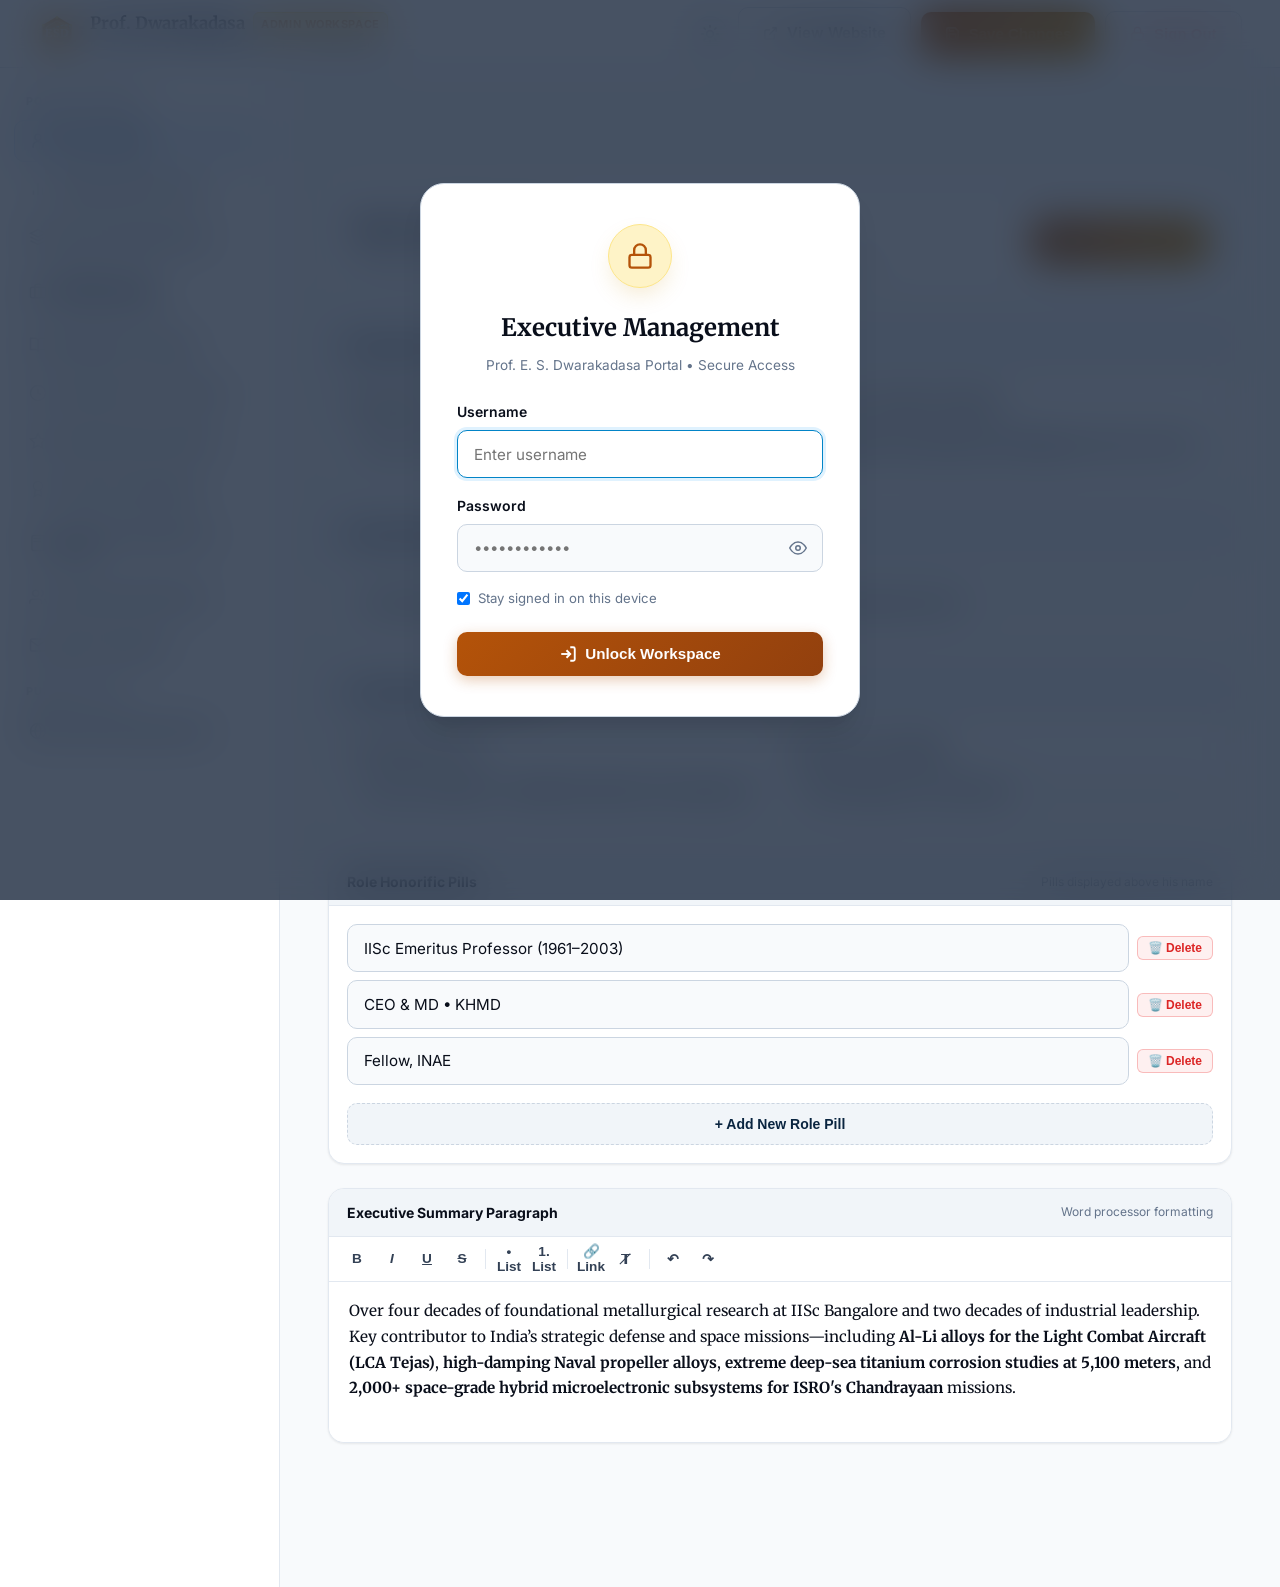
==== commit c63b3ab9: "Update admin portal with website matching theme, full CRUD on all sections, and dynamic deletion" ====
--- a/admin.html
+++ b/admin.html
@@ -15,59 +15,29 @@
   <link rel="preconnect" href="https://fonts.gstatic.com" crossorigin>
   <link href="https://fonts.googleapis.com/css2?family=Inter:wght@300;400;500;600;700;800&family=Merriweather:ital,wght@0,300;0,400;0,700;1,300&family=JetBrains+Mono:wght@400;500;700&display=swap" rel="stylesheet">
 
+  <!-- Main Website Stylesheet for 100% Theme Harmony -->
+  <link rel="stylesheet" href="css/style.css?v=2.3">
+
   <style>
-    :root {
-      --bg-dark: #070e1b;
-      --bg-surface: #0e1a30;
-      --bg-card: #142342;
-      --bg-input: #0a1424;
-      --border-subtle: rgba(255, 255, 255, 0.08);
-      --border-medium: rgba(255, 255, 255, 0.16);
-      --border-focus: #38bdf8;
-      --gold: #f59e0b;
-      --gold-hover: #d97706;
-      --gold-subtle: rgba(245, 158, 11, 0.15);
-      --text-main: #f1f5f9;
-      --text-muted: #94a3b8;
-      --text-dim: #64748b;
-      --accent: #38bdf8;
-      --success: #10b981;
-      --danger: #ef4444;
-      --font-sans: 'Inter', -apple-system, BlinkMacSystemFont, 'Segoe UI', Roboto, sans-serif;
-      --font-serif: 'Merriweather', Georgia, serif;
-      --font-mono: 'JetBrains Mono', monospace;
-      --radius-sm: 6px;
-      --radius-md: 10px;
-      --radius-lg: 14px;
-      --radius-xl: 20px;
-      --shadow-lg: 0 10px 25px -5px rgba(0, 0, 0, 0.4), 0 8px 10px -6px rgba(0, 0, 0, 0.4);
-    }
-
-    * {
-      box-sizing: border-box;
-      margin: 0;
-      padding: 0;
-    }
-
+    /* ==========================================================================
+       ADMIN PORTAL STYLES (MATCHING THE PORTAL DESIGN SYSTEM)
+       ========================================================================== */
     body {
-      background-color: var(--bg-dark);
-      color: var(--text-main);
-      font-family: var(--font-sans);
+      background-color: var(--bg-body);
+      color: var(--text-primary);
       min-height: 100vh;
-      line-height: 1.5;
-      overflow-x: hidden;
-    }
-
-    /* ==========================================================================
-       CRYPTOGRAPHIC AUTHENTICATION OVERLAY (SALTED SHA-256)
-       ========================================================================== */
+      display: flex;
+      flex-direction: column;
+    }
+
+    /* Cryptographic Auth Modal Overlay */
     #auth-overlay {
       position: fixed;
       inset: 0;
-      background: rgba(7, 14, 27, 0.94);
-      backdrop-filter: blur(16px);
-      -webkit-backdrop-filter: blur(16px);
-      z-index: 9999;
+      background: rgba(10, 25, 47, 0.75);
+      backdrop-filter: blur(20px);
+      -webkit-backdrop-filter: blur(20px);
+      z-index: 99999;
       display: flex;
       align-items: center;
       justify-content: center;
@@ -83,12 +53,12 @@
 
     .auth-card {
       background: var(--bg-surface);
-      border: 1px solid var(--border-medium);
+      border: 1.5px solid var(--border-medium);
       border-radius: var(--radius-xl);
       padding: 40px 36px;
       width: 100%;
       max-width: 440px;
-      box-shadow: 0 25px 50px -12px rgba(0, 0, 0, 0.7);
+      box-shadow: var(--shadow-xl);
       text-align: center;
       position: relative;
     }
@@ -100,24 +70,24 @@
       display: flex;
       align-items: center;
       justify-content: center;
-      background: var(--gold-subtle);
-      border: 1px solid rgba(245, 158, 11, 0.3);
+      background: var(--gold-light);
+      border: 1.5px solid var(--gold-border);
       border-radius: 50%;
-      box-shadow: 0 0 24px rgba(245, 158, 11, 0.2);
+      box-shadow: var(--shadow-gold);
     }
 
     .auth-title {
       font-family: var(--font-serif);
       font-size: 1.5rem;
       font-weight: 700;
-      color: #fff;
+      color: var(--text-primary);
       margin-bottom: 6px;
     }
 
     .auth-subtitle {
       font-size: 0.85rem;
       color: var(--text-muted);
-      margin-bottom: 28px;
+      margin-bottom: 24px;
     }
 
     .auth-form {
@@ -127,37 +97,8 @@
       gap: 16px;
     }
 
-    .form-label {
-      display: block;
-      font-size: 0.8rem;
-      font-weight: 600;
-      letter-spacing: 0.04em;
-      text-transform: uppercase;
-      color: var(--text-muted);
-      margin-bottom: 6px;
-    }
-
     .form-input-wrap {
       position: relative;
-    }
-
-    .form-input {
-      width: 100%;
-      background: var(--bg-input);
-      border: 1.5px solid var(--border-medium);
-      border-radius: var(--radius-md);
-      color: #fff;
-      font-size: 0.95rem;
-      font-family: inherit;
-      padding: 12px 14px;
-      outline: none;
-      transition: all 0.2s ease;
-    }
-
-    .form-input:focus {
-      border-color: var(--gold);
-      box-shadow: 0 0 0 3px rgba(245, 158, 11, 0.2);
-      background: #0f1c34;
     }
 
     .pw-toggle-btn {
@@ -175,7 +116,7 @@
     }
 
     .pw-toggle-btn:hover {
-      color: #fff;
+      color: var(--text-primary);
     }
 
     .auth-remember-row {
@@ -184,7 +125,6 @@
       justify-content: space-between;
       font-size: 0.825rem;
       color: var(--text-muted);
-      margin-top: 4px;
     }
 
     .auth-remember-label {
@@ -197,31 +137,31 @@
 
     .auth-submit-btn {
       background: linear-gradient(135deg, var(--gold), var(--gold-hover));
-      color: #000;
+      color: #ffffff !important;
       border: none;
       font-weight: 700;
       font-size: 0.95rem;
-      padding: 14px;
+      padding: 13px;
       border-radius: var(--radius-md);
       cursor: pointer;
       display: flex;
       align-items: center;
       justify-content: center;
       gap: 8px;
-      box-shadow: 0 4px 14px rgba(245, 158, 11, 0.35);
-      transition: all 0.2s ease;
-      margin-top: 8px;
+      box-shadow: 0 4px 14px rgba(180, 83, 9, 0.3);
+      transition: all var(--transition-fast);
+      margin-top: 6px;
     }
 
     .auth-submit-btn:hover {
       transform: translateY(-1px);
-      box-shadow: 0 6px 18px rgba(245, 158, 11, 0.45);
+      box-shadow: 0 6px 18px rgba(180, 83, 9, 0.4);
     }
 
     .auth-error {
-      background: rgba(239, 68, 68, 0.15);
+      background: rgba(239, 68, 68, 0.1);
       border: 1px solid rgba(239, 68, 68, 0.35);
-      color: #fca5a5;
+      color: #ef4444;
       font-size: 0.825rem;
       padding: 10px 14px;
       border-radius: var(--radius-sm);
@@ -230,45 +170,30 @@
       gap: 8px;
     }
 
-    /* ==========================================================================
-       MAIN ADMIN APP LAYOUT
-       ========================================================================== */
-    .admin-app {
-      display: flex;
-      flex-direction: column;
-      min-height: 100vh;
-    }
-
-    /* Top Navigation Bar */
-    .admin-navbar {
-      height: 68px;
-      background: rgba(14, 26, 48, 0.95);
-      backdrop-filter: blur(12px);
-      border-bottom: 1px solid var(--border-medium);
+    /* Admin Workspace Header */
+    .admin-header {
+      background: var(--bg-glass);
+      backdrop-filter: blur(20px);
+      -webkit-backdrop-filter: blur(20px);
+      border-bottom: 1px solid var(--border-light);
       position: sticky;
       top: 0;
-      z-index: 100;
+      z-index: 1000;
+      padding: 0 clamp(16px, 3vw, 40px);
+      height: 68px;
       display: flex;
       align-items: center;
       justify-content: space-between;
-      padding: 0 clamp(16px, 3vw, 36px);
-    }
-
-    .brand-group {
+    }
+
+    .admin-brand {
       display: flex;
       align-items: center;
       gap: 14px;
-    }
-
-    .admin-emblem {
-      width: 36px;
-      height: 36px;
-      display: flex;
-      align-items: center;
-      justify-content: center;
-    }
-
-    .admin-title-wrap {
+      text-decoration: none;
+    }
+
+    .admin-brand-text {
       display: flex;
       flex-direction: column;
     }
@@ -277,21 +202,21 @@
       font-family: var(--font-serif);
       font-weight: 700;
       font-size: 1.05rem;
-      color: #fff;
+      color: var(--text-primary);
       display: flex;
       align-items: center;
       gap: 8px;
     }
 
-    .admin-badge-pill {
+    .admin-pill {
       font-family: var(--font-sans);
       font-size: 0.6875rem;
       font-weight: 700;
       text-transform: uppercase;
       letter-spacing: 0.05em;
-      background: var(--gold-subtle);
+      background: var(--gold-light);
       color: var(--gold);
-      border: 1px solid rgba(245, 158, 11, 0.3);
+      border: 1px solid var(--gold-border);
       padding: 2px 7px;
       border-radius: var(--radius-sm);
     }
@@ -301,73 +226,24 @@
       color: var(--text-muted);
     }
 
-    .nav-actions-group {
+    .admin-actions {
       display: flex;
       align-items: center;
       gap: 10px;
     }
 
-    .btn {
-      display: inline-flex;
-      align-items: center;
-      gap: 6px;
-      padding: 8px 14px;
-      border-radius: var(--radius-md);
-      font-size: 0.825rem;
-      font-weight: 600;
-      cursor: pointer;
-      text-decoration: none;
-      transition: all 0.2s ease;
-      border: 1px solid transparent;
-    }
-
-    .btn-outline {
-      background: rgba(255, 255, 255, 0.04);
-      color: var(--text-main);
-      border-color: var(--border-medium);
-    }
-
-    .btn-outline:hover {
-      background: rgba(255, 255, 255, 0.08);
-      border-color: rgba(255, 255, 255, 0.25);
-      color: #fff;
-    }
-
-    .btn-gold {
-      background: linear-gradient(135deg, var(--gold), var(--gold-hover));
-      color: #000 !important;
-      font-weight: 700;
-      box-shadow: 0 2px 8px rgba(245, 158, 11, 0.3);
-    }
-
-    .btn-gold:hover {
-      transform: translateY(-1px);
-      box-shadow: 0 4px 12px rgba(245, 158, 11, 0.4);
-    }
-
-    .btn-danger {
-      background: rgba(239, 68, 68, 0.12);
-      border-color: rgba(239, 68, 68, 0.3);
-      color: #f87171;
-    }
-
-    .btn-danger:hover {
-      background: rgba(239, 68, 68, 0.22);
-      border-color: #ef4444;
-      color: #fff;
-    }
-
-    /* Main Container & Tabbed Sidebar */
-    .admin-body {
+    /* Main Grid Layout */
+    .admin-layout {
       display: grid;
-      grid-template-columns: 260px 1fr;
+      grid-template-columns: 280px 1fr;
       flex: 1;
       min-height: calc(100vh - 68px);
     }
 
+    /* Sidebar Navigation */
     .admin-sidebar {
-      background: #091222;
-      border-right: 1px solid var(--border-medium);
+      background: var(--bg-surface);
+      border-right: 1px solid var(--border-light);
       padding: 24px 14px;
       display: flex;
       flex-direction: column;
@@ -379,13 +255,12 @@
       font-weight: 800;
       text-transform: uppercase;
       letter-spacing: 0.08em;
-      color: var(--text-dim);
-      padding: 8px 12px 4px;
-      margin-top: 10px;
+      color: var(--text-muted);
+      padding: 10px 12px 4px;
     }
 
     .sidebar-heading:first-of-type {
-      margin-top: 0;
+      padding-top: 0;
     }
 
     .tab-btn {
@@ -397,44 +272,50 @@
       border-radius: var(--radius-md);
       background: transparent;
       border: 1px solid transparent;
-      color: var(--text-muted);
+      color: var(--text-secondary);
       font-size: 0.85rem;
       font-weight: 600;
       cursor: pointer;
       text-align: left;
-      transition: all 0.2s ease;
+      transition: all var(--transition-fast);
     }
 
     .tab-btn:hover {
-      background: rgba(255, 255, 255, 0.04);
-      color: var(--text-main);
+      background: var(--bg-surface-alt);
+      color: var(--text-primary);
     }
 
     .tab-btn.active {
-      background: var(--bg-card);
-      border-color: rgba(245, 158, 11, 0.3);
-      color: #fff;
+      background: var(--primary-light);
+      border-color: var(--primary-border);
+      color: var(--primary);
       font-weight: 700;
-      box-shadow: 0 2px 6px rgba(0, 0, 0, 0.2);
-    }
-
-    .tab-btn.active svg {
-      color: var(--gold);
-    }
-
-    .admin-content {
+    }
+
+    [data-theme="dark"] .tab-btn.active {
+      background: var(--accent-light);
+      border-color: var(--accent);
+      color: var(--accent);
+    }
+
+    .tab-btn svg {
+      flex-shrink: 0;
+    }
+
+    /* Workspace Content Pane */
+    .admin-main {
       padding: 32px clamp(20px, 4vw, 48px);
-      max-width: 1100px;
+      max-width: 1140px;
+      width: 100%;
       margin: 0 auto;
-      width: 100%;
-    }
-
-    .content-panel {
+    }
+
+    .section-editor-panel {
       display: none;
       animation: fadeIn 0.25s ease;
     }
 
-    .content-panel.active {
+    .section-editor-panel.active {
       display: block;
     }
 
@@ -443,46 +324,121 @@
       to { opacity: 1; transform: translateY(0); }
     }
 
-    .panel-header {
-      margin-bottom: 24px;
-      padding-bottom: 16px;
-      border-bottom: 1px solid var(--border-medium);
+    /* Section Control Banner with ON/OFF Toggle */
+    .section-banner {
+      background: var(--bg-surface);
+      border: 1.5px solid var(--border-light);
+      border-radius: var(--radius-lg);
+      padding: 20px 24px;
+      margin-bottom: 28px;
+      box-shadow: var(--shadow-sm);
       display: flex;
+      align-items: center;
       justify-content: space-between;
-      align-items: flex-end;
       flex-wrap: wrap;
-      gap: 12px;
-    }
-
-    .panel-title {
+      gap: 16px;
+    }
+
+    .section-banner-info {
+      display: flex;
+      flex-direction: column;
+      gap: 4px;
+    }
+
+    .section-banner-title {
       font-family: var(--font-serif);
-      font-size: 1.6rem;
+      font-size: 1.45rem;
       font-weight: 700;
-      color: #fff;
-      margin-bottom: 4px;
-    }
-
-    .panel-desc {
+      color: var(--text-primary);
+      display: flex;
+      align-items: center;
+      gap: 10px;
+    }
+
+    .section-banner-desc {
       font-size: 0.875rem;
       color: var(--text-muted);
     }
 
-    /* ==========================================================================
-       WORD-PROCESSOR WYSIWYG TOOLBAR
-       ========================================================================== */
+    .section-toggle-wrap {
+      display: flex;
+      align-items: center;
+      gap: 12px;
+      background: var(--bg-surface-alt);
+      padding: 8px 16px;
+      border-radius: var(--radius-full);
+      border: 1px solid var(--border-light);
+    }
+
+    .toggle-switch {
+      position: relative;
+      display: inline-block;
+      width: 44px;
+      height: 24px;
+    }
+
+    .toggle-switch input {
+      opacity: 0;
+      width: 0;
+      height: 0;
+    }
+
+    .toggle-slider {
+      position: absolute;
+      cursor: pointer;
+      inset: 0;
+      background-color: #cbd5e1;
+      border-radius: 24px;
+      transition: 0.25s;
+    }
+
+    .toggle-slider:before {
+      position: absolute;
+      content: "";
+      height: 18px;
+      width: 18px;
+      left: 3px;
+      bottom: 3px;
+      background-color: white;
+      border-radius: 50%;
+      transition: 0.25s;
+      box-shadow: 0 1px 3px rgba(0,0,0,0.2);
+    }
+
+    input:checked + .toggle-slider {
+      background-color: var(--gold);
+    }
+
+    input:checked + .toggle-slider:before {
+      transform: translateX(20px);
+    }
+
+    .toggle-label {
+      font-size: 0.8125rem;
+      font-weight: 700;
+      color: var(--text-primary);
+      user-select: none;
+    }
+
+    /* Word Processor Editor Card */
     .editor-card {
       background: var(--bg-surface);
-      border: 1px solid var(--border-medium);
+      border: 1.5px solid var(--border-light);
       border-radius: var(--radius-lg);
       margin-bottom: 24px;
       overflow: hidden;
-      box-shadow: var(--shadow-lg);
+      box-shadow: var(--shadow-sm);
+      transition: border-color var(--transition-fast);
+    }
+
+    .editor-card:hover {
+      border-color: var(--border-medium);
     }
 
     .editor-card-header {
-      background: #11203b;
+      background: var(--bg-surface-alt);
       padding: 12px 18px;
-      border-bottom: 1px solid var(--border-medium);
+      border-bottom: 1px solid var(--border-light);
       display: flex;
       justify-content: space-between;
       align-items: center;
@@ -491,119 +447,87 @@
     .editor-card-title {
       font-size: 0.875rem;
       font-weight: 700;
-      color: #fff;
+      color: var(--text-primary);
       display: flex;
       align-items: center;
       gap: 8px;
     }
 
-    .editor-card-tag {
-      font-size: 0.6875rem;
-      padding: 2px 6px;
-      background: rgba(56, 189, 248, 0.15);
-      color: var(--accent);
-      border-radius: var(--radius-sm);
-      font-weight: 700;
-    }
-
+    .editor-card-actions {
+      display: flex;
+      align-items: center;
+      gap: 8px;
+    }
+
+    /* WYSIWYG Word Toolbar */
     .wysiwyg-toolbar {
-      background: #0b162a;
-      border-bottom: 1px solid var(--border-medium);
-      padding: 8px 12px;
+      background: var(--bg-surface);
+      border-bottom: 1px solid var(--border-light);
+      padding: 6px 12px;
       display: flex;
       align-items: center;
       flex-wrap: wrap;
-      gap: 4px;
+      gap: 3px;
       user-select: none;
     }
 
-    .toolbar-group {
-      display: flex;
-      align-items: center;
-      gap: 2px;
-      padding-right: 8px;
-      margin-right: 8px;
-      border-right: 1px solid var(--border-subtle);
-    }
-
-    .toolbar-group:last-child {
-      border-right: none;
-      padding-right: 0;
-      margin-right: 0;
+    .toolbar-sep {
+      width: 1px;
+      height: 20px;
+      background: var(--border-light);
+      margin: 0 4px;
     }
 
     .tool-btn {
       width: 32px;
       height: 32px;
-      display: flex;
+      display: inline-flex;
       align-items: center;
       justify-content: center;
       background: transparent;
       border: 1px solid transparent;
       border-radius: var(--radius-sm);
-      color: var(--text-muted);
+      color: var(--text-secondary);
       cursor: pointer;
-      transition: all 0.15s ease;
       font-weight: 700;
       font-size: 0.85rem;
+      transition: all var(--transition-fast);
     }
 
     .tool-btn:hover {
-      background: rgba(255, 255, 255, 0.08);
-      color: #fff;
-    }
-
-    .tool-btn.active {
-      background: var(--gold-subtle);
-      border-color: rgba(245, 158, 11, 0.35);
-      color: var(--gold);
-    }
-
-    .tool-select {
-      height: 32px;
-      background: #11203b;
-      border: 1px solid var(--border-medium);
-      border-radius: var(--radius-sm);
-      color: var(--text-main);
-      font-size: 0.775rem;
-      font-weight: 600;
-      padding: 0 8px;
-      outline: none;
-      cursor: pointer;
-    }
-
-    .tool-select:focus {
-      border-color: var(--gold);
-    }
-
-    /* Editable Document Content Area */
+      background: var(--bg-surface-alt);
+      color: var(--primary);
+      border-color: var(--border-light);
+    }
+
+    /* Word Canvas Editable Area */
     .word-canvas {
-      min-height: 140px;
-      padding: 20px 24px;
-      background: #081120;
-      color: #e2e8f0;
+      min-height: 110px;
+      padding: 16px 20px;
+      background: var(--bg-surface);
+      color: var(--text-primary);
       font-size: 0.95rem;
       line-height: 1.7;
       outline: none;
       font-family: inherit;
     }
 
+    .word-canvas:focus {
+      background: var(--bg-card-hover);
+      box-shadow: inset 0 0 0 2px var(--accent-light);
+    }
+
     .word-canvas[data-serif="true"] {
       font-family: var(--font-serif);
     }
 
-    .word-canvas:focus {
-      background: #091325;
-      box-shadow: inset 0 0 0 2px rgba(56, 189, 248, 0.25);
-    }
-
     .word-canvas p {
-      margin-bottom: 12px;
+      margin-bottom: 10px;
     }
 
     .word-canvas strong {
-      color: #fff;
       font-weight: 700;
+      color: var(--text-primary);
     }
 
     .word-canvas a {
@@ -612,58 +536,112 @@
     }
 
     .word-canvas ul, .word-canvas ol {
-      margin: 10px 0 14px 24px;
-    }
-
-    .word-canvas li {
-      margin-bottom: 4px;
-    }
-
-    .editor-footer {
-      background: #0b162a;
-      border-top: 1px solid var(--border-subtle);
-      padding: 8px 18px;
+      margin: 8px 0 12px 24px;
+    }
+
+    /* Item Card Deletion & Addition */
+    .item-card {
+      background: var(--bg-surface);
+      border: 1.5px solid var(--border-light);
+      border-radius: var(--radius-lg);
+      padding: 20px;
+      margin-bottom: 16px;
+      box-shadow: var(--shadow-sm);
+      position: relative;
+      transition: transform var(--transition-fast), border-color var(--transition-fast);
+    }
+
+    .item-card:hover {
+      border-color: var(--border-medium);
+    }
+
+    .item-card-top {
       display: flex;
       justify-content: space-between;
       align-items: center;
+      margin-bottom: 14px;
+      padding-bottom: 10px;
+      border-bottom: 1px solid var(--border-light);
+    }
+
+    .item-card-index {
       font-size: 0.75rem;
-      color: var(--text-dim);
-    }
-
-    .reset-btn {
-      background: transparent;
-      border: none;
-      color: var(--text-dim);
+      font-weight: 800;
+      text-transform: uppercase;
+      letter-spacing: 0.05em;
+      color: var(--text-muted);
+    }
+
+    .btn-delete-item {
+      background: rgba(239, 68, 68, 0.08);
+      border: 1px solid rgba(239, 68, 68, 0.3);
+      color: #dc2626;
+      font-size: 0.75rem;
+      font-weight: 700;
+      padding: 4px 10px;
+      border-radius: var(--radius-sm);
       cursor: pointer;
-      display: flex;
+      display: inline-flex;
       align-items: center;
-      gap: 4px;
-      font-size: 0.75rem;
-      transition: color 0.2s;
-    }
-
-    .reset-btn:hover {
-      color: var(--gold);
-    }
-
-    /* Toast Notifications */
+      gap: 5px;
+      transition: all var(--transition-fast);
+    }
+
+    .btn-delete-item:hover {
+      background: #dc2626;
+      color: #ffffff;
+      border-color: #dc2626;
+    }
+
+    .btn-add-item {
+      display: inline-flex;
+      align-items: center;
+      gap: 8px;
+      padding: 12px 20px;
+      background: var(--bg-surface-alt);
+      border: 1.5px dashed var(--border-medium);
+      border-radius: var(--radius-md);
+      color: var(--primary);
+      font-weight: 700;
+      font-size: 0.875rem;
+      cursor: pointer;
+      width: 100%;
+      justify-content: center;
+      margin-top: 10px;
+      transition: all var(--transition-fast);
+    }
+
+    .btn-add-item:hover {
+      background: var(--primary-light);
+      border-color: var(--primary);
+      border-style: solid;
+    }
+
+    [data-theme="dark"] .btn-add-item:hover {
+      background: var(--accent-light);
+      border-color: var(--accent);
+      color: var(--accent);
+    }
+
+    /* Toast Notification */
     .admin-toast {
       position: fixed;
       bottom: 24px;
       right: 24px;
-      background: #11203b;
-      border: 1px solid rgba(16, 185, 129, 0.4);
-      color: #fff;
-      padding: 14px 20px;
+      background: var(--bg-surface);
+      border: 1.5px solid var(--success);
+      color: var(--text-primary);
+      padding: 14px 22px;
       border-radius: var(--radius-md);
-      box-shadow: var(--shadow-lg);
+      box-shadow: var(--shadow-xl);
       display: flex;
       align-items: center;
       gap: 12px;
-      z-index: 99999;
+      z-index: 999999;
       transform: translateY(100px);
       opacity: 0;
       transition: all 0.3s cubic-bezier(0.16, 1, 0.3, 1);
+      font-weight: 600;
     }
 
     .admin-toast.visible {
@@ -671,14 +649,13 @@
       opacity: 1;
     }
 
-    /* Responsive */
-    @media (max-width: 860px) {
-      .admin-body {
+    @media (max-width: 900px) {
+      .admin-layout {
         grid-template-columns: 1fr;
       }
       .admin-sidebar {
         border-right: none;
-        border-bottom: 1px solid var(--border-medium);
+        border-bottom: 1px solid var(--border-light);
         flex-direction: row;
         overflow-x: auto;
         padding: 12px;
@@ -701,14 +678,14 @@
   <div id="auth-overlay">
     <div class="auth-card">
       <div class="auth-badge-icon">
-        <svg width="28" height="28" viewBox="0 0 24 24" fill="none" stroke="#f59e0b" stroke-width="2">
+        <svg width="28" height="28" viewBox="0 0 24 24" fill="none" stroke="var(--gold)" stroke-width="2">
           <rect x="3" y="11" width="18" height="11" rx="2" ry="2"></rect>
           <path d="M7 11V7a5 5 0 0 1 10 0v4"></path>
         </svg>
       </div>
 
       <h1 class="auth-title">Executive Management</h1>
-      <p class="auth-subtitle">Prof. E. S. Dwarakadasa Digital Portal &bull; Secure Access</p>
+      <p class="auth-subtitle">Prof. E. S. Dwarakadasa Portal &bull; Secure Access</p>
 
       <div id="auth-error" class="auth-error">
         <svg width="16" height="16" viewBox="0 0 24 24" fill="none" stroke="currentColor" stroke-width="2">
@@ -716,21 +693,21 @@
           <line x1="12" y1="8" x2="12" y2="12"></line>
           <line x1="12" y1="16" x2="12.01" y2="16"></line>
         </svg>
-        <span id="auth-error-msg">Incorrect username or password. Please try again.</span>
+        <span id="auth-error-msg">Incorrect username or password.</span>
       </div>
 
       <form class="auth-form" id="login-form">
         <div>
-          <label for="auth-username" class="form-label">Authorized Username</label>
+          <label for="auth-username" class="form-label">Username</label>
           <div class="form-input-wrap">
-            <input type="text" id="auth-username" class="form-input" required autocomplete="username" placeholder="Enter username">
+            <input type="text" id="auth-username" class="form-control" required autocomplete="username" placeholder="Enter username">
           </div>
         </div>
 
         <div>
-          <label for="auth-password" class="form-label">Master Passcode</label>
+          <label for="auth-password" class="form-label">Password</label>
           <div class="form-input-wrap">
-            <input type="password" id="auth-password" class="form-input" required autocomplete="current-password" placeholder="••••••••••••">
+            <input type="password" id="auth-password" class="form-control" required autocomplete="current-password" placeholder="••••••••••••">
             <button type="button" class="pw-toggle-btn" id="pw-toggle-btn" aria-label="Toggle password visibility">
               <svg width="18" height="18" viewBox="0 0 24 24" fill="none" stroke="currentColor" stroke-width="2">
                 <path d="M1 12s4-8 11-8 11 8 11 8-4 8-11 8-11-8-11-8z"></path>
@@ -753,526 +730,707 @@
             <polyline points="10 17 15 12 10 7"></polyline>
             <line x1="15" y1="12" x2="3" y2="12"></line>
           </svg>
-          Sign In to Workspace
+          Unlock Workspace
         </button>
       </form>
     </div>
   </div>
 
   <!-- ======================================================================
-       2. ADMIN WORKSPACE APPLICATION
+       2. ADMIN WORKSPACE (THEMED TO MATCH THE WEBSITE)
        ====================================================================== -->
-  <div class="admin-app">
+  <header class="admin-header">
+    <div class="admin-brand">
+      <div class="brand-emblem">
+        <!-- Option B Luminary Crest -->
+        <svg class="brand-emblem-svg" viewBox="0 0 44 44" fill="none" width="38" height="38">
+          <polygon points="22 4, 38 13.2, 38 31.6, 22 40.8, 6 31.6, 6 13.2" fill="url(#crestGoldGradAdmin)" stroke="#d97706" stroke-width="1.8"/>
+          <polygon points="22 8, 34 14.9, 34 29.1, 22 36, 10 29.1, 10 14.9" fill="none" stroke="#fef3c7" stroke-width="0.8" opacity="0.6"/>
+          <circle cx="22" cy="4" r="1.5" fill="#fde047"/>
+          <circle cx="38" cy="13.2" r="1.5" fill="#fde047"/>
+          <circle cx="38" cy="31.6" r="1.5" fill="#fde047"/>
+          <circle cx="22" cy="40.8" r="1.5" fill="#fde047"/>
+          <circle cx="6" cy="31.6" r="1.5" fill="#fde047"/>
+          <circle cx="6" cy="13.2" r="1.5" fill="#fde047"/>
+          <ellipse cx="22" cy="22" rx="17" ry="6.5" transform="rotate(-25 22 22)" fill="none" stroke="#67e8f9" stroke-width="1.2" stroke-dasharray="3 2" opacity="0.85"/>
+          <text x="22" y="27" text-anchor="middle" font-family="'Merriweather', Georgia, serif" font-weight="900" font-size="12.5" fill="#ffffff" letter-spacing="0.5">ESD</text>
+          <defs>
+            <linearGradient id="crestGoldGradAdmin" x1="6" y1="4" x2="38" y2="40.8" gradientUnits="userSpaceOnUse">
+              <stop offset="0%" stop-color="#b45309"/>
+              <stop offset="50%" stop-color="#f59e0b"/>
+              <stop offset="100%" stop-color="#78350f"/>
+            </linearGradient>
+          </defs>
+        </svg>
+      </div>
+
+      <div class="admin-brand-text">
+        <div class="admin-brand-title">
+          <span>Prof. Dwarakadasa</span>
+          <span class="admin-pill">Admin Workspace</span>
+        </div>
+        <span class="admin-brand-sub">IISc Emeritus &bull; CEO &amp; MD, KHMD &bull; Live Content Editor</span>
+      </div>
+    </div>
+
+    <div class="admin-actions">
+      <!-- Dark / Light Mode Toggle Button -->
+      <button id="theme-toggle-btn" class="theme-toggle-btn" aria-label="Toggle Dark or Light theme" title="Toggle Theme">
+        <svg id="theme-icon" width="20" height="20" viewBox="0 0 24 24" fill="none" stroke="currentColor" stroke-width="2" stroke-linecap="round" stroke-linejoin="round">
+          <circle cx="12" cy="12" r="4"></circle>
+          <path d="M12 2v2"></path>
+          <path d="M12 20v2"></path>
+          <path d="m4.93 4.93 1.41 1.41"></path>
+          <path d="m17.66 17.66 1.41 1.41"></path>
+          <path d="M2 12h2"></path>
+          <path d="M20 12h2"></path>
+          <path d="m6.34 17.66-1.41 1.41"></path>
+          <path d="m19.07 4.93-1.41 1.41"></path>
+        </svg>
+      </button>
+
+      <a href="index.html" target="_blank" class="btn btn-outline" title="View the live website">
+        <svg width="15" height="15" viewBox="0 0 24 24" fill="none" stroke="currentColor" stroke-width="2">
+          <path d="M18 13v6a2 2 0 0 1-2 2H5a2 2 0 0 1-2-2V8a2 2 0 0 1 2-2h6"></path>
+          <polyline points="15 3 21 3 21 9"></polyline>
+          <line x1="10" y1="14" x2="21" y2="3"></line>
+        </svg>
+        View Website
+      </a>
+
+      <button type="button" class="btn btn-gold" id="save-all-btn" title="Save changes (Ctrl+S)">
+        <svg width="15" height="15" viewBox="0 0 24 24" fill="none" stroke="currentColor" stroke-width="2.5">
+          <path d="M19 21H5a2 2 0 0 1-2-2V5a2 2 0 0 1 2-2h11l5 5v11a2 2 0 0 1-2 2z"></path>
+          <polyline points="17 21 17 13 7 13 7 21"></polyline>
+          <polyline points="7 3 7 8 15 8"></polyline>
+        </svg>
+        Save Changes
+      </button>
+
+      <button type="button" class="btn btn-outline" id="signout-btn" style="color: #ef4444;" title="Sign out and lock workspace">
+        <svg width="15" height="15" viewBox="0 0 24 24" fill="none" stroke="currentColor" stroke-width="2">
+          <rect x="3" y="11" width="18" height="11" rx="2" ry="2"></rect>
+          <path d="M7 11V7a5 5 0 0 1 10 0v4"></path>
+        </svg>
+        Sign Out
+      </button>
+    </div>
+  </header>
+
+  <!-- Workspace Layout -->
+  <div class="admin-layout">
     
-    <!-- Header -->
-    <header class="admin-navbar">
-      <div class="brand-group">
-        <div class="admin-emblem">
-          <!-- Option B Luminary Crest -->
-          <svg viewBox="0 0 44 44" fill="none" width="34" height="34">
-            <polygon points="22 4, 38 13.2, 38 31.6, 22 40.8, 6 31.6, 6 13.2" fill="url(#hexCrestGradAdmin)" stroke="#d97706" stroke-width="1.8"/>
-            <polygon points="22 8, 34 14.9, 34 29.1, 22 36, 10 29.1, 10 14.9" fill="none" stroke="#fef3c7" stroke-width="0.8" opacity="0.6"/>
-            <circle cx="22" cy="4" r="1.5" fill="#fde047"/>
-            <circle cx="38" cy="13.2" r="1.5" fill="#fde047"/>
-            <circle cx="38" cy="31.6" r="1.5" fill="#fde047"/>
-            <circle cx="22" cy="40.8" r="1.5" fill="#fde047"/>
-            <circle cx="6" cy="31.6" r="1.5" fill="#fde047"/>
-            <circle cx="6" cy="13.2" r="1.5" fill="#fde047"/>
-            <ellipse cx="22" cy="22" rx="17" ry="6.5" transform="rotate(-25 22 22)" fill="none" stroke="#67e8f9" stroke-width="1.2" stroke-dasharray="3 2" opacity="0.85"/>
-            <text x="22" y="27" text-anchor="middle" font-family="'Merriweather', Georgia, serif" font-weight="900" font-size="12.5" fill="#ffffff" letter-spacing="0.5">ESD</text>
-            <defs>
-              <linearGradient id="hexCrestGradAdmin" x1="6" y1="4" x2="38" y2="40.8" gradientUnits="userSpaceOnUse">
-                <stop offset="0%" stop-color="#b45309"/>
-                <stop offset="50%" stop-color="#f59e0b"/>
-                <stop offset="100%" stop-color="#78350f"/>
-              </linearGradient>
-            </defs>
-          </svg>
-        </div>
-
-        <div class="admin-title-wrap">
-          <div class="admin-brand-title">
-            <span>Prof. Dwarakadasa</span>
-            <span class="admin-badge-pill">Admin Workspace</span>
-          </div>
-          <span class="admin-brand-sub">IISc Emeritus &bull; CEO &amp; MD, KHMD &bull; Digital Content Editor</span>
-        </div>
-      </div>
-
-      <div class="nav-actions-group">
-        <a href="index.html" target="_blank" class="btn btn-outline" title="Open the main portal in a new tab">
-          <svg width="15" height="15" viewBox="0 0 24 24" fill="none" stroke="currentColor" stroke-width="2">
-            <path d="M18 13v6a2 2 0 0 1-2 2H5a2 2 0 0 1-2-2V8a2 2 0 0 1 2-2h6"></path>
-            <polyline points="15 3 21 3 21 9"></polyline>
-            <line x1="10" y1="14" x2="21" y2="3"></line>
-          </svg>
-          View Live Site
-        </a>
-
-        <button type="button" class="btn btn-gold" id="save-all-btn" title="Save changes (Ctrl+S)">
-          <svg width="15" height="15" viewBox="0 0 24 24" fill="none" stroke="currentColor" stroke-width="2.5">
-            <path d="M19 21H5a2 2 0 0 1-2-2V5a2 2 0 0 1 2-2h11l5 5v11a2 2 0 0 1-2 2z"></path>
-            <polyline points="17 21 17 13 7 13 7 21"></polyline>
-            <polyline points="7 3 7 8 15 8"></polyline>
-          </svg>
-          Save Changes
-        </button>
-
-        <button type="button" class="btn btn-danger" id="signout-btn" title="Sign out and lock workspace">
-          <svg width="15" height="15" viewBox="0 0 24 24" fill="none" stroke="currentColor" stroke-width="2">
-            <rect x="3" y="11" width="18" height="11" rx="2" ry="2"></rect>
-            <path d="M7 11V7a5 5 0 0 1 10 0v4"></path>
-          </svg>
-          Sign Out
-        </button>
-      </div>
-    </header>
-
-    <!-- App Body: Sidebar & Editor Content -->
-    <div class="admin-body">
+    <!-- Sidebar Tabs -->
+    <aside class="admin-sidebar">
+      <div class="sidebar-heading">Portal Sections</div>
       
-      <!-- Sidebar Navigation -->
-      <aside class="admin-sidebar">
-        <div class="sidebar-heading">Portal Sections</div>
-        
-        <button type="button" class="tab-btn active" data-tab="tab-hero">
-          <svg width="18" height="18" viewBox="0 0 24 24" fill="none" stroke="currentColor" stroke-width="2">
-            <circle cx="12" cy="7" r="4"></circle>
-            <path d="M5.5 21v-2a6.5 6.5 0 0 1 13 0v2"></path>
-          </svg>
-          1. Hero Profile &amp; Bio
-        </button>
-
-        <button type="button" class="tab-btn" data-tab="tab-stats">
-          <svg width="18" height="18" viewBox="0 0 24 24" fill="none" stroke="currentColor" stroke-width="2">
-            <path d="M18 20V10"></path>
-            <path d="M12 20V4"></path>
-            <path d="M6 20v-6"></path>
-          </svg>
-          2. Strategic Metrics
-        </button>
-
-        <button type="button" class="tab-btn" data-tab="tab-about">
-          <svg width="18" height="18" viewBox="0 0 24 24" fill="none" stroke="currentColor" stroke-width="2">
-            <path d="M2 3h6a4 4 0 0 1 4 4v14a3 3 0 0 0-3-3H2z"></path>
-            <path d="M22 3h-6a4 4 0 0 0-4 4v14a3 3 0 0 1 3-3h7z"></path>
-          </svg>
-          3. Heritage &amp; Dynasty
-        </button>
-
-        <button type="button" class="tab-btn" data-tab="tab-breakthroughs">
-          <svg width="18" height="18" viewBox="0 0 24 24" fill="none" stroke="currentColor" stroke-width="2">
-            <polygon points="12 2 2 7 12 12 22 7 12 2"></polygon>
-            <polyline points="2 17 12 22 22 17"></polyline>
-            <polyline points="2 12 12 17 22 12"></polyline>
-          </svg>
-          4. Defense Innovations
-        </button>
-
-        <button type="button" class="tab-btn" data-tab="tab-industry">
-          <svg width="18" height="18" viewBox="0 0 24 24" fill="none" stroke="currentColor" stroke-width="2">
-            <rect x="2" y="7" width="20" height="14" rx="2" ry="2"></rect>
-            <path d="M16 21V5a2 2 0 0 0-2-2h-4a2 2 0 0 0-2 2v16"></path>
-          </svg>
-          5. KHMD &amp; Microelectronics
-        </button>
-
-        <button type="button" class="tab-btn" data-tab="tab-contact">
-          <svg width="18" height="18" viewBox="0 0 24 24" fill="none" stroke="currentColor" stroke-width="2">
-            <path d="M4 4h16c1.1 0 2 .9 2 2v12c0 1.1-.9 2-2 2H4c-1.1 0-2-.9-2-2V6c0-1.1.9-2 2-2z"></path>
-            <polyline points="22,6 12,13 2,6"></polyline>
-          </svg>
-          6. Office &amp; Inquiries
-        </button>
-
-        <div class="sidebar-heading">Publishing &amp; Backup</div>
-
-        <button type="button" class="tab-btn" data-tab="tab-publish">
-          <svg width="18" height="18" viewBox="0 0 24 24" fill="none" stroke="currentColor" stroke-width="2">
-            <circle cx="12" cy="12" r="10"></circle>
-            <line x1="2" y1="12" x2="22" y2="12"></line>
-            <path d="M12 2a15.3 15.3 0 0 1 4 10 15.3 15.3 0 0 1-4 10 15.3 15.3 0 0 1-4-10 15.3 15.3 0 0 1 4-10z"></path>
-          </svg>
-          7. Worldwide Web Publish
-        </button>
-      </aside>
-
-      <!-- Main Editing Content Pane -->
-      <main class="admin-content">
-
-        <!-- ==============================================================
-             PANEL 1: HERO PROFILE & BIO
-             ============================================================== -->
-        <section id="tab-hero" class="content-panel active">
-          <div class="panel-header">
-            <div>
-              <h2 class="panel-title">Hero Profile &amp; Bio</h2>
-              <p class="panel-desc">Manage primary titles, status badge, academic credentials, and the executive summary.</p>
-            </div>
-            <button type="button" class="btn btn-outline btn-save-section">💾 Save Section</button>
-          </div>
-
-          <!-- Hero Name -->
-          <div class="editor-card">
-            <div class="editor-card-header">
-              <span class="editor-card-title">Official Display Name</span>
-              <span class="editor-card-tag">H1 Header</span>
-            </div>
-            <div class="wysiwyg-toolbar" data-target="hero-name">
-              <div class="toolbar-group">
-                <button type="button" class="tool-btn" data-cmd="bold" title="Bold (Ctrl+B)">B</button>
-                <button type="button" class="tool-btn" data-cmd="italic" title="Italic (Ctrl+I)"><em>I</em></button>
-                <button type="button" class="tool-btn" data-cmd="underline" title="Underline (Ctrl+U)"><u>U</u></button>
-              </div>
-            </div>
-            <div class="word-canvas" id="hero-name" contenteditable="true" data-key="hero.name"></div>
-            <div class="editor-footer">
-              <span>Standard: Prof. E. S. Dwarakadasa</span>
-              <button type="button" class="reset-btn" data-field="hero.name">↺ Reset</button>
-            </div>
-          </div>
-
-          <!-- Hero Full Academic Degrees -->
-          <div class="editor-card">
-            <div class="editor-card-header">
-              <span class="editor-card-title">Full Name &amp; Academic Degrees</span>
-              <span class="editor-card-tag">Subtitle</span>
-            </div>
-            <div class="wysiwyg-toolbar" data-target="hero-fullname">
-              <div class="toolbar-group">
-                <button type="button" class="tool-btn" data-cmd="bold" title="Bold">B</button>
-                <button type="button" class="tool-btn" data-cmd="italic" title="Italic"><em>I</em></button>
-              </div>
-            </div>
-            <div class="word-canvas" id="hero-fullname" contenteditable="true" data-key="hero.fullname"></div>
-            <div class="editor-footer">
-              <span>Includes B.Sc., B.E., M.Sc.(Engg.), Ph.D.(IISc)</span>
-              <button type="button" class="reset-btn" data-field="hero.fullname">↺ Reset</button>
-            </div>
-          </div>
-
-          <!-- Executive Title -->
-          <div class="editor-card">
-            <div class="editor-card-header">
-              <span class="editor-card-title">Professional Executive Designation</span>
-              <span class="editor-card-tag">H2 Subheading</span>
-            </div>
-            <div class="wysiwyg-toolbar" data-target="hero-title">
-              <div class="toolbar-group">
-                <button type="button" class="tool-btn" data-cmd="bold" title="Bold">B</button>
-                <button type="button" class="tool-btn" data-cmd="italic" title="Italic"><em>I</em></button>
-                <button type="button" class="tool-btn" data-cmd="underline" title="Underline"><u>U</u></button>
-              </div>
-            </div>
-            <div class="word-canvas" id="hero-title" contenteditable="true" data-key="hero.title"></div>
-            <div class="editor-footer">
-              <span>Appears as the prominent gold subhead under his name</span>
-              <button type="button" class="reset-btn" data-field="hero.title">↺ Reset</button>
-            </div>
-          </div>
-
-          <!-- Live Status Pill -->
-          <div class="editor-card">
-            <div class="editor-card-header">
-              <span class="editor-card-title">Active Status Pill</span>
-              <span class="editor-card-tag">Header Badge</span>
-            </div>
-            <div class="word-canvas" id="hero-live-status" contenteditable="true" data-key="hero.live_status" style="min-height: 50px;"></div>
-            <div class="editor-footer">
-              <span>Displays with the green live pulse dot</span>
-              <button type="button" class="reset-btn" data-field="hero.live_status">↺ Reset</button>
-            </div>
-          </div>
-
-          <!-- Executive Summary Paragraph -->
-          <div class="editor-card">
-            <div class="editor-card-header">
-              <span class="editor-card-title">Executive Lifetime Summary Paragraph</span>
-              <span class="editor-card-tag">Lead Text</span>
-            </div>
-            <!-- Full Word Toolbar -->
-            <div class="wysiwyg-toolbar" data-target="hero-summary">
-              <div class="toolbar-group">
-                <button type="button" class="tool-btn" data-cmd="bold" title="Bold (Ctrl+B)">B</button>
-                <button type="button" class="tool-btn" data-cmd="italic" title="Italic (Ctrl+I)"><em>I</em></button>
-                <button type="button" class="tool-btn" data-cmd="underline" title="Underline (Ctrl+U)"><u>U</u></button>
-                <button type="button" class="tool-btn" data-cmd="strikeThrough" title="Strikethrough"><s>S</s></button>
-              </div>
-              <div class="toolbar-group">
-                <button type="button" class="tool-btn" data-cmd="insertUnorderedList" title="Bullet List">• List</button>
-                <button type="button" class="tool-btn" data-cmd="insertOrderedList" title="Numbered List">1. List</button>
-              </div>
-              <div class="toolbar-group">
-                <button type="button" class="tool-btn" data-cmd="createLink" title="Insert Link">🔗 Link</button>
-                <button type="button" class="tool-btn" data-cmd="removeFormat" title="Clear Formatting">T̸</button>
-              </div>
-              <div class="toolbar-group">
-                <button type="button" class="tool-btn" data-cmd="undo" title="Undo">↶</button>
-                <button type="button" class="tool-btn" data-cmd="redo" title="Redo">↷</button>
-              </div>
-            </div>
-            <div class="word-canvas" id="hero-summary" contenteditable="true" data-key="hero.summary" data-serif="true" style="min-height: 180px;"></div>
-            <div class="editor-footer">
-              <span>Main narrative displayed to all visitors on the landing fold</span>
-              <button type="button" class="reset-btn" data-field="hero.summary">↺ Reset to Default</button>
-            </div>
-          </div>
-        </section>
-
-        <!-- ==============================================================
-             PANEL 2: STRATEGIC METRICS
-             ============================================================== -->
-        <section id="tab-stats" class="content-panel">
-          <div class="panel-header">
-            <div>
-              <h2 class="panel-title">Strategic Metrics &amp; Milestones</h2>
-              <p class="panel-desc">Update the 4 prominent highlight statistics displayed across the banner.</p>
-            </div>
-            <button type="button" class="btn btn-outline btn-save-section">💾 Save Section</button>
-          </div>
-
-          <div id="stats-editor-grid" style="display: grid; grid-template-columns: repeat(auto-fit, minmax(260px, 1fr)); gap: 16px;">
-            <!-- Dynamically populated stat cards -->
-          </div>
-        </section>
-
-        <!-- ==============================================================
-             PANEL 3: HERITAGE & DYNASTY
-             ============================================================== -->
-        <section id="tab-about" class="content-panel">
-          <div class="panel-header">
-            <div>
-              <h2 class="panel-title">Biography &amp; Eswarahalli Dynasty</h2>
-              <p class="panel-desc">Details concerning family roots, the 14 engineer siblings feat, and scholarship.</p>
-            </div>
-            <button type="button" class="btn btn-outline btn-save-section">💾 Save Section</button>
-          </div>
-
-          <!-- Section Subtitle -->
-          <div class="editor-card">
-            <div class="editor-card-header">
-              <span class="editor-card-title">Birth &amp; Ancestral Heritage Subtitle</span>
-            </div>
-            <div class="wysiwyg-toolbar" data-target="about-subtitle">
-              <div class="toolbar-group">
-                <button type="button" class="tool-btn" data-cmd="bold">B</button>
-                <button type="button" class="tool-btn" data-cmd="italic"><em>I</em></button>
-              </div>
-            </div>
-            <div class="word-canvas" id="about-subtitle" contenteditable="true" data-key="about.section_subtitle"></div>
-          </div>
-
-          <!-- Paragraph 1 -->
-          <div class="editor-card">
-            <div class="editor-card-header">
-              <span class="editor-card-title">14 Engineer Siblings Paragraph</span>
-            </div>
-            <div class="wysiwyg-toolbar" data-target="about-p1">
-              <div class="toolbar-group">
-                <button type="button" class="tool-btn" data-cmd="bold">B</button>
-                <button type="button" class="tool-btn" data-cmd="italic"><em>I</em></button>
-                <button type="button" class="tool-btn" data-cmd="underline"><u>U</u></button>
-              </div>
-            </div>
-            <div class="word-canvas" id="about-p1" contenteditable="true" data-key="about.heritage_p1"></div>
-          </div>
-
-          <!-- Paragraph 2 -->
-          <div class="editor-card">
-            <div class="editor-card-header">
-              <span class="editor-card-title">Ph.D. &amp; IISc Alumni Feat Paragraph</span>
-            </div>
-            <div class="wysiwyg-toolbar" data-target="about-p2">
-              <div class="toolbar-group">
-                <button type="button" class="tool-btn" data-cmd="bold">B</button>
-                <button type="button" class="tool-btn" data-cmd="italic"><em>I</em></button>
-                <button type="button" class="tool-btn" data-cmd="underline"><u>U</u></button>
-              </div>
-            </div>
-            <div class="word-canvas" id="about-p2" contenteditable="true" data-key="about.heritage_p2"></div>
-          </div>
-
-          <!-- Heritage Quote -->
-          <div class="editor-card">
-            <div class="editor-card-header">
-              <span class="editor-card-title">Heritage Motto Quote</span>
-            </div>
-            <div class="word-canvas" id="about-quote" contenteditable="true" data-key="about.heritage_quote" style="font-style: italic; color: var(--gold);"></div>
-          </div>
-        </section>
-
-        <!-- ==============================================================
-             PANEL 4: DEFENSE & INNOVATIONS
-             ============================================================== -->
-        <section id="tab-breakthroughs" class="content-panel">
-          <div class="panel-header">
-            <div>
-              <h2 class="panel-title">Defense &amp; Strategic Breakthroughs</h2>
-              <p class="panel-desc">Manage technological breakthroughs for LCA Tejas, Indian Navy, and ISRO.</p>
-            </div>
-            <button type="button" class="btn btn-outline btn-save-section">💾 Save Section</button>
-          </div>
-
-          <div id="breakthroughs-editor-list" style="display: flex; flex-direction: column; gap: 20px;">
-            <!-- Dynamically populated breakthrough cards -->
-          </div>
-        </section>
-
-        <!-- ==============================================================
-             PANEL 5: KHMD & INDUSTRY
-             ============================================================== -->
-        <section id="tab-industry" class="content-panel">
-          <div class="panel-header">
-            <div>
-              <h2 class="panel-title">KHMD &amp; Microelectronics</h2>
-              <p class="panel-desc">Corporate overview of Karnataka Hybrid Micro Devices Limited leadership.</p>
-            </div>
-            <button type="button" class="btn btn-outline btn-save-section">💾 Save Section</button>
-          </div>
-
-          <!-- KHMD Title -->
-          <div class="editor-card">
-            <div class="editor-card-header">
-              <span class="editor-card-title">Industry Leadership Heading</span>
-            </div>
-            <div class="word-canvas" id="industry-title" contenteditable="true" data-key="industry.title"></div>
-          </div>
-
-          <!-- KHMD Description -->
-          <div class="editor-card">
-            <div class="editor-card-header">
-              <span class="editor-card-title">Corporate &amp; Space Systems Narrative</span>
-            </div>
-            <div class="wysiwyg-toolbar" data-target="industry-desc">
-              <div class="toolbar-group">
-                <button type="button" class="tool-btn" data-cmd="bold">B</button>
-                <button type="button" class="tool-btn" data-cmd="italic"><em>I</em></button>
-                <button type="button" class="tool-btn" data-cmd="underline"><u>U</u></button>
-                <button type="button" class="tool-btn" data-cmd="createLink">🔗</button>
-              </div>
-            </div>
-            <div class="word-canvas" id="industry-desc" contenteditable="true" data-key="industry.desc" style="min-height: 140px;"></div>
-          </div>
-        </section>
-
-        <!-- ==============================================================
-             PANEL 6: OFFICE & CONTACT
-             ============================================================== -->
-        <section id="tab-contact" class="content-panel">
-          <div class="panel-header">
-            <div>
-              <h2 class="panel-title">Office &amp; Inquiries</h2>
-              <p class="panel-desc">Official email address and corporate &amp; academic headquarters.</p>
-            </div>
-            <button type="button" class="btn btn-outline btn-save-section">💾 Save Section</button>
-          </div>
-
-          <!-- Official Email -->
-          <div class="editor-card">
-            <div class="editor-card-header">
-              <span class="editor-card-title">Official Inquiries Email Address</span>
-            </div>
-            <div class="word-canvas" id="contact-email" contenteditable="true" data-key="contact.email" style="min-height: 50px; font-family: var(--font-mono); color: var(--gold);"></div>
-            <div class="editor-footer">
-              <span>All contact forms and inquiries forward to this address</span>
-            </div>
-          </div>
-
-          <!-- KHMD Address -->
-          <div class="editor-card">
-            <div class="editor-card-header">
-              <span class="editor-card-title">KHMD Corporate Headquarters Address</span>
-            </div>
-            <div class="word-canvas" id="contact-khmd-addr" contenteditable="true" data-key="contact.khmd_address" style="white-space: pre-line;"></div>
-          </div>
-
-          <!-- IISc Address -->
-          <div class="editor-card">
-            <div class="editor-card-header">
-              <span class="editor-card-title">IISc Academic Affiliation Address</span>
-            </div>
-            <div class="word-canvas" id="contact-iisc-addr" contenteditable="true" data-key="contact.iisc_address" style="white-space: pre-line;"></div>
-          </div>
-        </section>
-
-        <!-- ==============================================================
-             PANEL 7: WORLDWIDE PUBLISH & BACKUP
-             ============================================================== -->
-        <section id="tab-publish" class="content-panel">
-          <div class="panel-header">
-            <div>
-              <h2 class="panel-title">Worldwide Web Publishing &amp; Backup</h2>
-              <p class="panel-desc">Publish your edits permanently to GitHub Pages so all visitors across the globe see them.</p>
-            </div>
-          </div>
-
-          <!-- Live Status Card -->
-          <div class="editor-card" style="padding: 24px;">
-            <h3 style="font-family: var(--font-serif); font-size: 1.25rem; color: #fff; margin-bottom: 8px;">
-              🚀 How Publishing Works
-            </h3>
-            <p style="font-size: 0.9rem; color: var(--text-muted); margin-bottom: 20px; line-height: 1.6;">
-              When you edit on this page, clicking <strong>"Save Changes"</strong> updates your content immediately on this computer. 
-              To push these changes permanently to the live worldwide website (<a href="https://vijaykd.github.io/profdwarakadasa/" target="_blank" style="color: var(--accent);">vijaykd.github.io/profdwarakadasa/</a>), you can either export your content or connect a GitHub Personal Access Token.
-            </p>
-
-            <div style="display: flex; gap: 12px; flex-wrap: wrap;">
-              <button type="button" class="btn btn-gold" id="export-json-btn">
-                <svg width="16" height="16" viewBox="0 0 24 24" fill="none" stroke="currentColor" stroke-width="2">
-                  <path d="M21 15v4a2 2 0 0 1-2 2H5a2 2 0 0 1-2-2v-4"></path>
-                  <polyline points="7 10 12 15 17 10"></polyline>
-                  <line x1="12" y1="15" x2="12" y2="3"></line>
-                </svg>
-                Download Backup Copy (content.json)
-              </button>
-
-              <button type="button" class="btn btn-outline" id="import-json-btn">
-                <svg width="16" height="16" viewBox="0 0 24 24" fill="none" stroke="currentColor" stroke-width="2">
-                  <path d="M21 15v4a2 2 0 0 1-2 2H5a2 2 0 0 1-2-2v-4"></path>
-                  <polyline points="17 8 12 3 7 8"></polyline>
-                  <line x1="12" y1="3" x2="12" y2="15"></line>
-                </svg>
-                Restore from Backup JSON
-              </button>
-              <input type="file" id="json-file-input" accept=".json" style="display: none;">
-
-              <button type="button" class="btn btn-danger" id="factory-reset-btn">
-                ↺ Restore Original Portal Text
-              </button>
-            </div>
-          </div>
-
-          <!-- Direct GitHub Sync Card -->
-          <div class="editor-card" style="padding: 24px;">
-            <h3 style="font-family: var(--font-serif); font-size: 1.25rem; color: #fff; margin-bottom: 8px;">
-              🌐 One-Click Direct GitHub Publisher
-            </h3>
-            <p style="font-size: 0.9rem; color: var(--text-muted); margin-bottom: 16px;">
-              Enter a GitHub Personal Access Token (PAT) with <code>repo</code> write permission. This allows Prof. Dwarakadasa to publish updates to the global website in one single click, without needing terminal commands or Git software.
-            </p>
-
-            <div style="max-width: 500px; margin-bottom: 16px;">
-              <label for="github-token-input" class="form-label">GitHub Token (Saved privately on this device)</label>
-              <div class="form-input-wrap">
-                <input type="password" id="github-token-input" class="form-input" placeholder="github_pat_... or ghp_...">
-              </div>
-            </div>
-
-            <button type="button" class="btn btn-gold" id="publish-github-btn">
-              <svg width="16" height="16" viewBox="0 0 24 24" fill="none" stroke="currentColor" stroke-width="2.5">
-                <polygon points="12 2 15.09 8.26 22 9.27 17 14.14 18.18 21.02 12 17.77 5.82 21.02 7 14.14 2 9.27 8.91 8.26 12 2"></polygon>
+      <button type="button" class="tab-btn active" data-tab="tab-hero">
+        <svg width="18" height="18" viewBox="0 0 24 24" fill="none" stroke="currentColor" stroke-width="2">
+          <circle cx="12" cy="7" r="4"></circle>
+          <path d="M5.5 21v-2a6.5 6.5 0 0 1 13 0v2"></path>
+        </svg>
+        Hero &amp; Profile
+      </button>
+
+      <button type="button" class="tab-btn" data-tab="tab-stats">
+        <svg width="18" height="18" viewBox="0 0 24 24" fill="none" stroke="currentColor" stroke-width="2">
+          <path d="M18 20V10"></path>
+          <path d="M12 20V4"></path>
+          <path d="M6 20v-6"></path>
+        </svg>
+        Strategic Metrics Strip
+      </button>
+
+      <button type="button" class="tab-btn" data-tab="tab-breakthroughs">
+        <svg width="18" height="18" viewBox="0 0 24 24" fill="none" stroke="currentColor" stroke-width="2">
+          <polygon points="12 2 2 7 12 12 22 7 12 2"></polygon>
+          <polyline points="2 17 12 22 22 17"></polyline>
+          <polyline points="2 12 12 17 22 12"></polyline>
+        </svg>
+        Defense Breakthroughs
+      </button>
+
+      <button type="button" class="tab-btn" data-tab="tab-industry">
+        <svg width="18" height="18" viewBox="0 0 24 24" fill="none" stroke="currentColor" stroke-width="2">
+          <rect x="2" y="7" width="20" height="14" rx="2" ry="2"></rect>
+          <path d="M16 21V5a2 2 0 0 0-2-2h-4a2 2 0 0 0-2 2v16"></path>
+        </svg>
+        KHMD &amp; Space Microelectronics
+      </button>
+
+      <button type="button" class="tab-btn" data-tab="tab-about">
+        <svg width="18" height="18" viewBox="0 0 24 24" fill="none" stroke="currentColor" stroke-width="2">
+          <path d="M2 3h6a4 4 0 0 1 4 4v14a3 3 0 0 0-3-3H2z"></path>
+          <path d="M22 3h-6a4 4 0 0 0-4 4v14a3 3 0 0 1 3-3h7z"></path>
+        </svg>
+        Biography &amp; Heritage
+      </button>
+
+      <button type="button" class="tab-btn" data-tab="tab-career">
+        <svg width="18" height="18" viewBox="0 0 24 24" fill="none" stroke="currentColor" stroke-width="2">
+          <circle cx="12" cy="12" r="10"></circle>
+          <polyline points="12 6 12 12 16 14"></polyline>
+        </svg>
+        Academic Career Timeline
+      </button>
+
+      <button type="button" class="tab-btn" data-tab="tab-endowments">
+        <svg width="18" height="18" viewBox="0 0 24 24" fill="none" stroke="currentColor" stroke-width="2">
+          <path d="M12 2l3.09 6.26L22 9.27l-5 4.87 1.18 6.88L12 17.77l-6.18 3.25L7 14.14 2 9.27l6.91-1.01L12 2z"></path>
+        </svg>
+        Endowed Award Tributes
+      </button>
+
+      <button type="button" class="tab-btn" data-tab="tab-awards">
+        <svg width="18" height="18" viewBox="0 0 24 24" fill="none" stroke="currentColor" stroke-width="2">
+          <circle cx="12" cy="8" r="6"></circle>
+          <path d="M15.477 12.89 17 22l-5-3-5 3 1.523-9.11"></path>
+        </svg>
+        Awards &amp; Fellowships
+      </button>
+
+      <button type="button" class="tab-btn" data-tab="tab-publications">
+        <svg width="18" height="18" viewBox="0 0 24 24" fill="none" stroke="currentColor" stroke-width="2">
+          <path d="M4 19.5v-15A2.5 2.5 0 0 1 6.5 2H20v20H6.5a2.5 2.5 0 0 1-2.5-2.5Z"></path>
+          <path d="M6 6h10"></path>
+          <path d="M6 10h10"></path>
+        </svg>
+        Research Publications &amp; Books
+      </button>
+
+      <button type="button" class="tab-btn" data-tab="tab-mentorship">
+        <svg width="18" height="18" viewBox="0 0 24 24" fill="none" stroke="currentColor" stroke-width="2">
+          <path d="M17 21v-2a4 4 0 0 0-4-4H5a4 4 0 0 0-4 4v2"></path>
+          <circle cx="9" cy="7" r="4"></circle>
+          <path d="M23 21v-2a4 4 0 0 0-3-3.87"></path>
+          <path d="M16 3.13a4 4 0 0 1 0 7.75"></path>
+        </svg>
+        Teaching &amp; Mentorship
+      </button>
+
+      <button type="button" class="tab-btn" data-tab="tab-contact">
+        <svg width="18" height="18" viewBox="0 0 24 24" fill="none" stroke="currentColor" stroke-width="2">
+          <path d="M4 4h16c1.1 0 2 .9 2 2v12c0 1.1-.9 2-2 2H4c-1.1 0-2-.9-2-2V6c0-1.1.9-2 2-2z"></path>
+          <polyline points="22,6 12,13 2,6"></polyline>
+        </svg>
+        Office &amp; Inquiries
+      </button>
+
+      <div class="sidebar-heading">Publish &amp; Sync</div>
+
+      <button type="button" class="tab-btn" data-tab="tab-publish">
+        <svg width="18" height="18" viewBox="0 0 24 24" fill="none" stroke="currentColor" stroke-width="2">
+          <circle cx="12" cy="12" r="10"></circle>
+          <line x1="2" y1="12" x2="22" y2="12"></line>
+          <path d="M12 2a15.3 15.3 0 0 1 4 10 15.3 15.3 0 0 1-4 10 15.3 15.3 0 0 1-4-10 15.3 15.3 0 0 1 4-10z"></path>
+        </svg>
+        Publish Worldwide Web
+      </button>
+    </aside>
+
+    <!-- Main Workspace Form Area -->
+    <main class="admin-main">
+
+      <!-- ==============================================================
+           TAB 1: HERO & PROFILE
+           ============================================================== -->
+      <section id="tab-hero" class="section-editor-panel active">
+        <div class="section-banner">
+          <div class="section-banner-info">
+            <h2 class="section-banner-title">Hero Profile &amp; Bio</h2>
+            <p class="section-banner-desc">Primary header information, credentials, titles, role pills, and executive summary.</p>
+          </div>
+          <button type="button" class="btn btn-gold btn-save-quick">💾 Save Changes</button>
+        </div>
+
+        <!-- Name & Degrees -->
+        <div class="editor-card">
+          <div class="editor-card-header">
+            <span class="editor-card-title">Display Name &amp; Degrees</span>
+          </div>
+          <div style="padding: 18px; display: grid; grid-template-columns: 1fr 1fr; gap: 16px;">
+            <div>
+              <label class="form-label">Display Name</label>
+              <input type="text" class="form-control" id="hero-name" data-key="hero.name">
+            </div>
+            <div>
+              <label class="form-label">Full Name &amp; Academic Degrees</label>
+              <input type="text" class="form-control" id="hero-fullname" data-key="hero.fullname">
+            </div>
+          </div>
+        </div>
+
+        <!-- Executive Designation -->
+        <div class="editor-card">
+          <div class="editor-card-header">
+            <span class="editor-card-title">Executive Designation (Subheading)</span>
+          </div>
+          <div style="padding: 18px;">
+            <input type="text" class="form-control" id="hero-title" data-key="hero.title">
+          </div>
+        </div>
+
+        <!-- Live Status & Badge -->
+        <div class="editor-card">
+          <div class="editor-card-header">
+            <span class="editor-card-title">Live Status &amp; Floating Badge</span>
+          </div>
+          <div style="padding: 18px; display: grid; grid-template-columns: 1fr 1fr; gap: 16px;">
+            <div>
+              <label class="form-label">Live Status Bar Text</label>
+              <input type="text" class="form-control" id="hero-live-status" data-key="hero.live_status">
+            </div>
+            <div>
+              <label class="form-label">Floating Portrait Badge</label>
+              <input type="text" class="form-control" id="hero-badge" data-key="hero.badge">
+            </div>
+          </div>
+        </div>
+
+        <!-- Role Honorific Pills (Addable / Deletable) -->
+        <div class="editor-card">
+          <div class="editor-card-header">
+            <span class="editor-card-title">Role Honorific Pills</span>
+            <span style="font-size: 0.75rem; color: var(--text-muted);">Pills displayed above his name</span>
+          </div>
+          <div style="padding: 18px;">
+            <div id="role-pills-list"></div>
+            <button type="button" class="btn-add-item" id="btn-add-pill">+ Add New Role Pill</button>
+          </div>
+        </div>
+
+        <!-- Executive Summary Paragraph (WYSIWYG Word Editor) -->
+        <div class="editor-card">
+          <div class="editor-card-header">
+            <span class="editor-card-title">Executive Summary Paragraph</span>
+            <span style="font-size: 0.75rem; color: var(--text-muted);">Word processor formatting</span>
+          </div>
+          <div class="wysiwyg-toolbar" data-target="hero-summary">
+            <button type="button" class="tool-btn" data-cmd="bold" title="Bold (Ctrl+B)"><strong>B</strong></button>
+            <button type="button" class="tool-btn" data-cmd="italic" title="Italic (Ctrl+I)"><em>I</em></button>
+            <button type="button" class="tool-btn" data-cmd="underline" title="Underline (Ctrl+U)"><u>U</u></button>
+            <button type="button" class="tool-btn" data-cmd="strikeThrough" title="Strikethrough"><s>S</s></button>
+            <span class="toolbar-sep"></span>
+            <button type="button" class="tool-btn" data-cmd="insertUnorderedList" title="Bullet List">• List</button>
+            <button type="button" class="tool-btn" data-cmd="insertOrderedList" title="Numbered List">1. List</button>
+            <span class="toolbar-sep"></span>
+            <button type="button" class="tool-btn" data-cmd="createLink" title="Insert Link">🔗 Link</button>
+            <button type="button" class="tool-btn" data-cmd="removeFormat" title="Clear Formatting">T̸</button>
+            <span class="toolbar-sep"></span>
+            <button type="button" class="tool-btn" data-cmd="undo" title="Undo">↶</button>
+            <button type="button" class="tool-btn" data-cmd="redo" title="Redo">↷</button>
+          </div>
+          <div class="word-canvas" id="hero-summary" contenteditable="true" data-key="hero.summary" data-serif="true" style="min-height: 160px;"></div>
+        </div>
+      </section>
+
+      <!-- ==============================================================
+           TAB 2: STRATEGIC METRICS
+           ============================================================== -->
+      <section id="tab-stats" class="section-editor-panel">
+        <div class="section-banner">
+          <div class="section-banner-info">
+            <h2 class="section-banner-title">Strategic Metrics Strip</h2>
+            <p class="section-banner-desc">Manage or delete highlight metrics displayed across the banner fold.</p>
+          </div>
+          <button type="button" class="btn btn-gold btn-save-quick">💾 Save Changes</button>
+        </div>
+
+        <div id="stats-container"></div>
+        <button type="button" class="btn-add-item" id="btn-add-stat">+ Add New Metric Card</button>
+      </section>
+
+      <!-- ==============================================================
+           TAB 3: DEFENSE BREAKTHROUGHS
+           ============================================================== -->
+      <section id="tab-breakthroughs" class="section-editor-panel">
+        <div class="section-banner">
+          <div class="section-banner-info">
+            <h2 class="section-banner-title">Defense &amp; Aerospace Innovations</h2>
+            <p class="section-banner-desc">Strategic contributions to LCA Tejas, Indian Navy, deep-sea exploration, and failure forensics.</p>
+          </div>
+          <div class="section-toggle-wrap">
+            <span class="toggle-label">Section Visible:</span>
+            <label class="toggle-switch">
+              <input type="checkbox" id="toggle-breakthroughs" data-section="breakthroughs" checked>
+              <span class="toggle-slider"></span>
+            </label>
+          </div>
+        </div>
+
+        <div id="breakthroughs-container"></div>
+        <button type="button" class="btn-add-item" id="btn-add-breakthrough">+ Add New Defense Breakthrough Card</button>
+      </section>
+
+      <!-- ==============================================================
+           TAB 4: KHMD & INDUSTRY
+           ============================================================== -->
+      <section id="tab-industry" class="section-editor-panel">
+        <div class="section-banner">
+          <div class="section-banner-info">
+            <h2 class="section-banner-title">KHMD &amp; Space Microelectronics</h2>
+            <p class="section-banner-desc">Karnataka Hybrid Micro Devices Limited executive stewardship and high-reliability aerospace modules.</p>
+          </div>
+          <div class="section-toggle-wrap">
+            <span class="toggle-label">Section Visible:</span>
+            <label class="toggle-switch">
+              <input type="checkbox" id="toggle-industry" data-section="industry" checked>
+              <span class="toggle-slider"></span>
+            </label>
+          </div>
+        </div>
+
+        <div class="editor-card">
+          <div class="editor-card-header">
+            <span class="editor-card-title">Corporate Subtitle &amp; Title</span>
+          </div>
+          <div style="padding: 18px; display: flex; flex-direction: column; gap: 14px;">
+            <div>
+              <label class="form-label">Heading</label>
+              <input type="text" class="form-control" id="industry-title" data-key="industry.title">
+            </div>
+            <div>
+              <label class="form-label">Executive Subheading</label>
+              <input type="text" class="form-control" id="industry-sub" data-key="industry.subtitle">
+            </div>
+            <div>
+              <label class="form-label">Facility Address</label>
+              <input type="text" class="form-control" id="industry-facility" data-key="industry.facility">
+            </div>
+          </div>
+        </div>
+
+        <div class="editor-card">
+          <div class="editor-card-header">
+            <span class="editor-card-title">Corporate Leadership Narrative</span>
+          </div>
+          <div class="wysiwyg-toolbar" data-target="industry-desc">
+            <button type="button" class="tool-btn" data-cmd="bold"><strong>B</strong></button>
+            <button type="button" class="tool-btn" data-cmd="italic"><em>I</em></button>
+            <button type="button" class="tool-btn" data-cmd="underline"><u>U</u></button>
+            <button type="button" class="tool-btn" data-cmd="createLink">🔗</button>
+            <button type="button" class="tool-btn" data-cmd="removeFormat">T̸</button>
+          </div>
+          <div class="word-canvas" id="industry-desc" contenteditable="true" data-key="industry.desc" style="min-height: 140px;"></div>
+        </div>
+      </section>
+
+      <!-- ==============================================================
+           TAB 5: BIOGRAPHY & HERITAGE
+           ============================================================== -->
+      <section id="tab-about" class="section-editor-panel">
+        <div class="section-banner">
+          <div class="section-banner-info">
+            <h2 class="section-banner-title">Biography &amp; Heritage</h2>
+            <p class="section-banner-desc">Eswarahalli family dynasty, 14 engineer siblings feat, and national engineering legacy.</p>
+          </div>
+          <div class="section-toggle-wrap">
+            <span class="toggle-label">Section Visible:</span>
+            <label class="toggle-switch">
+              <input type="checkbox" id="toggle-about" data-section="about" checked>
+              <span class="toggle-slider"></span>
+            </label>
+          </div>
+        </div>
+
+        <div class="editor-card">
+          <div class="editor-card-header">
+            <span class="editor-card-title">Heritage Heading &amp; Birth Details</span>
+          </div>
+          <div style="padding: 18px; display: flex; flex-direction: column; gap: 14px;">
+            <div>
+              <label class="form-label">Section Heading</label>
+              <input type="text" class="form-control" id="about-title" data-key="about.section_title">
+            </div>
+            <div>
+              <label class="form-label">Ancestral Subtitle</label>
+              <input type="text" class="form-control" id="about-sub" data-key="about.section_subtitle">
+            </div>
+          </div>
+        </div>
+
+        <div class="editor-card">
+          <div class="editor-card-header">
+            <span class="editor-card-title">Feat Narrative Paragraphs</span>
+          </div>
+          <div style="padding: 18px; display: flex; flex-direction: column; gap: 16px;">
+            <div>
+              <label class="form-label">Paragraph 1 (14 Siblings Engineering Feat)</label>
+              <div class="word-canvas" id="about-p1" contenteditable="true" data-key="about.heritage_p1" style="min-height: 90px; border: 1.5px solid var(--border-light); border-radius: var(--radius-sm);"></div>
+            </div>
+            <div>
+              <label class="form-label">Paragraph 2 (7 Ph.D. Brothers &amp; 8 IISc Alumni Feat)</label>
+              <div class="word-canvas" id="about-p2" contenteditable="true" data-key="about.heritage_p2" style="min-height: 90px; border: 1.5px solid var(--border-light); border-radius: var(--radius-sm);"></div>
+            </div>
+            <div>
+              <label class="form-label">Heritage Motto Quote</label>
+              <input type="text" class="form-control" id="about-quote" data-key="about.heritage_quote" style="font-style: italic; color: var(--gold);">
+            </div>
+          </div>
+        </div>
+
+        <!-- Family Metrics Grid -->
+        <div class="editor-card">
+          <div class="editor-card-header">
+            <span class="editor-card-title">Family Metrics Boxes</span>
+          </div>
+          <div style="padding: 18px;">
+            <div id="family-metrics-container" style="display: grid; grid-template-columns: repeat(auto-fit, minmax(220px, 1fr)); gap: 14px;"></div>
+            <button type="button" class="btn-add-item" id="btn-add-metric">+ Add Family Metric Box</button>
+          </div>
+        </div>
+      </section>
+
+      <!-- ==============================================================
+           TAB 6: CAREER TIMELINE
+           ============================================================== -->
+      <section id="tab-career" class="section-editor-panel">
+        <div class="section-banner">
+          <div class="section-banner-info">
+            <h2 class="section-banner-title">Academic &amp; Research Career Timeline</h2>
+            <p class="section-banner-desc">Four decades at IISc Bangalore alongside global visiting appointments.</p>
+          </div>
+          <div class="section-toggle-wrap">
+            <span class="toggle-label">Section Visible:</span>
+            <label class="toggle-switch">
+              <input type="checkbox" id="toggle-career" data-section="career" checked>
+              <span class="toggle-slider"></span>
+            </label>
+          </div>
+        </div>
+
+        <div id="career-container"></div>
+        <button type="button" class="btn-add-item" id="btn-add-career">+ Add Career Timeline Milestone</button>
+      </section>
+
+      <!-- ==============================================================
+           TAB 7: ENDOWMENTS & TRIBUTES
+           ============================================================== -->
+      <section id="tab-endowments" class="section-editor-panel">
+        <div class="section-banner">
+          <div class="section-banner-info">
+            <h2 class="section-banner-title">Awards Instituted in His Honour (Endowments)</h2>
+            <p class="section-banner-desc">Institutional award endowments founded by alumni associations and scientific societies.</p>
+          </div>
+          <div class="section-toggle-wrap">
+            <span class="toggle-label">Section Visible:</span>
+            <label class="toggle-switch">
+              <input type="checkbox" id="toggle-endowments" data-section="endowments" checked>
+              <span class="toggle-slider"></span>
+            </label>
+          </div>
+        </div>
+
+        <div id="endowments-container"></div>
+        <button type="button" class="btn-add-item" id="btn-add-endowment">+ Add Institutional Endowment Card</button>
+      </section>
+
+      <!-- ==============================================================
+           TAB 8: AWARDS & FELLOWSHIPS
+           ============================================================== -->
+      <section id="tab-awards" class="section-editor-panel">
+        <div class="section-banner">
+          <div class="section-banner-info">
+            <h2 class="section-banner-title">Awards, Medals &amp; Fellowships</h2>
+            <p class="section-banner-desc">National and international honors spanning five decades of metallurgy discoveries.</p>
+          </div>
+          <div class="section-toggle-wrap">
+            <span class="toggle-label">Section Visible:</span>
+            <label class="toggle-switch">
+              <input type="checkbox" id="toggle-awards" data-section="awards" checked>
+              <span class="toggle-slider"></span>
+            </label>
+          </div>
+        </div>
+
+        <div id="awards-container"></div>
+        <button type="button" class="btn-add-item" id="btn-add-award">+ Add New Award / Honor Card</button>
+      </section>
+
+      <!-- ==============================================================
+           TAB 9: PUBLICATIONS & BOOKS
+           ============================================================== -->
+      <section id="tab-publications" class="section-editor-panel">
+        <div class="section-banner">
+          <div class="section-banner-info">
+            <h2 class="section-banner-title">Publications &amp; Books Archive</h2>
+            <p class="section-banner-desc">Manage peer-reviewed articles, treatises, abstracts, and citation records.</p>
+          </div>
+          <div class="section-toggle-wrap">
+            <span class="toggle-label">Section Visible:</span>
+            <label class="toggle-switch">
+              <input type="checkbox" id="toggle-publications" data-section="publications" checked>
+              <span class="toggle-slider"></span>
+            </label>
+          </div>
+        </div>
+
+        <div id="publications-container"></div>
+        <button type="button" class="btn-add-item" id="btn-add-publication">+ Add New Research Publication / Book</button>
+      </section>
+
+      <!-- ==============================================================
+           TAB 10: TEACHING & MENTORSHIP
+           ============================================================== -->
+      <section id="tab-mentorship" class="section-editor-panel">
+        <div class="section-banner">
+          <div class="section-banner-info">
+            <h2 class="section-banner-title">Teaching &amp; Mentorship Legacy</h2>
+            <p class="section-banner-desc">Ph.D. dissertation guidance and prominent doctoral alumni highlights.</p>
+          </div>
+          <div class="section-toggle-wrap">
+            <span class="toggle-label">Section Visible:</span>
+            <label class="toggle-switch">
+              <input type="checkbox" id="toggle-mentorship" data-section="mentorship" checked>
+              <span class="toggle-slider"></span>
+            </label>
+          </div>
+        </div>
+
+        <!-- Mentorship Metrics -->
+        <div class="editor-card">
+          <div class="editor-card-header">
+            <span class="editor-card-title">Supervision Metrics</span>
+          </div>
+          <div style="padding: 18px;">
+            <div id="mentorship-stats-container" style="display: grid; grid-template-columns: repeat(auto-fit, minmax(220px, 1fr)); gap: 14px;"></div>
+            <button type="button" class="btn-add-item" id="btn-add-mentor-stat">+ Add Supervision Stat</button>
+          </div>
+        </div>
+
+        <!-- Alumni Spotlights -->
+        <div class="editor-card">
+          <div class="editor-card-header">
+            <span class="editor-card-title">Prominent Doctoral Alumni Spotlights</span>
+          </div>
+          <div style="padding: 18px;">
+            <div id="alumni-container"></div>
+            <button type="button" class="btn-add-item" id="btn-add-alumni">+ Add Doctoral Alumni Spotlight</button>
+          </div>
+        </div>
+      </section>
+
+      <!-- ==============================================================
+           TAB 11: OFFICE & INQUIRIES
+           ============================================================== -->
+      <section id="tab-contact" class="section-editor-panel">
+        <div class="section-banner">
+          <div class="section-banner-info">
+            <h2 class="section-banner-title">Office &amp; Inquiries</h2>
+            <p class="section-banner-desc">Official email address and corporate &amp; academic offices.</p>
+          </div>
+          <div class="section-toggle-wrap">
+            <span class="toggle-label">Section Visible:</span>
+            <label class="toggle-switch">
+              <input type="checkbox" id="toggle-contact" data-section="contact" checked>
+              <span class="toggle-slider"></span>
+            </label>
+          </div>
+        </div>
+
+        <div class="editor-card">
+          <div class="editor-card-header">
+            <span class="editor-card-title">Direct Inquiries Email</span>
+          </div>
+          <div style="padding: 18px;">
+            <label class="form-label">Email Address (Form Submissions Forward Here)</label>
+            <input type="email" class="form-control" id="contact-email" data-key="contact.email" style="font-family: var(--font-mono); color: var(--gold); font-weight: 700;">
+          </div>
+        </div>
+
+        <div class="editor-card">
+          <div class="editor-card-header">
+            <span class="editor-card-title">Corporate &amp; Academic Addresses</span>
+          </div>
+          <div style="padding: 18px; display: grid; grid-template-columns: 1fr 1fr; gap: 16px;">
+            <div>
+              <label class="form-label">KHMD Headquarters</label>
+              <textarea class="form-control" id="contact-khmd-addr" data-key="contact.khmd_address" rows="4"></textarea>
+            </div>
+            <div>
+              <label class="form-label">IISc Academic Office</label>
+              <textarea class="form-control" id="contact-iisc-addr" data-key="contact.iisc_address" rows="4"></textarea>
+            </div>
+          </div>
+        </div>
+      </section>
+
+      <!-- ==============================================================
+           TAB 12: WORLDWIDE PUBLISH & BACKUP
+           ============================================================== -->
+      <section id="tab-publish" class="section-editor-panel">
+        <div class="section-banner">
+          <div class="section-banner-info">
+            <h2 class="section-banner-title">Publish Worldwide &amp; Safety Backup</h2>
+            <p class="section-banner-desc">Push your updates to the live web for all visitors, or export a safety backup.</p>
+          </div>
+        </div>
+
+        <div class="editor-card" style="padding: 24px;">
+          <h3 style="font-family: var(--font-serif); font-size: 1.25rem; margin-bottom: 8px;">
+            🚀 Automatic Synchronization
+          </h3>
+          <p style="font-size: 0.9rem; color: var(--text-muted); margin-bottom: 20px; line-height: 1.6;">
+            Every time you click <strong>"Save Changes"</strong>, your edits are saved and immediately reflected on this device. 
+            To publish permanently to the worldwide live website (<a href="https://vijaykd.github.io/profdwarakadasa/" target="_blank" style="color: var(--accent); font-weight: 600;">vijaykd.github.io/profdwarakadasa/</a>), connect your GitHub Token below and hit <strong>"Publish Worldwide Now"</strong>.
+          </p>
+
+          <div style="display: flex; gap: 12px; flex-wrap: wrap;">
+            <button type="button" class="btn btn-gold" id="export-json-btn">
+              <svg width="16" height="16" viewBox="0 0 24 24" fill="none" stroke="currentColor" stroke-width="2">
+                <path d="M21 15v4a2 2 0 0 1-2 2H5a2 2 0 0 1-2-2v-4"></path>
+                <polyline points="7 10 12 15 17 10"></polyline>
+                <line x1="12" y1="15" x2="12" y2="3"></line>
               </svg>
-              Publish Worldwide Now
+              Download Backup Copy (content.json)
             </button>
-            <div id="github-publish-status" style="margin-top: 12px; font-size: 0.85rem;"></div>
-          </div>
-        </section>
-
-      </main>
-    </div>
+
+            <button type="button" class="btn btn-outline" id="import-json-btn">
+              <svg width="16" height="16" viewBox="0 0 24 24" fill="none" stroke="currentColor" stroke-width="2">
+                <path d="M21 15v4a2 2 0 0 1-2 2H5a2 2 0 0 1-2-2v-4"></path>
+                <polyline points="17 8 12 3 7 8"></polyline>
+                <line x1="12" y1="3" x2="12" y2="15"></line>
+              </svg>
+              Restore from Backup JSON
+            </button>
+            <input type="file" id="json-file-input" accept=".json" style="display: none;">
+
+            <button type="button" class="btn btn-outline" id="factory-reset-btn" style="color: #ef4444;">
+              ↺ Restore Original Portal Text
+            </button>
+          </div>
+        </div>
+
+        <!-- Direct GitHub Publisher -->
+        <div class="editor-card" style="padding: 24px;">
+          <h3 style="font-family: var(--font-serif); font-size: 1.25rem; margin-bottom: 8px;">
+            🌐 One-Click Direct GitHub Publisher
+          </h3>
+          <p style="font-size: 0.9rem; color: var(--text-muted); margin-bottom: 16px;">
+            Enter a GitHub Personal Access Token (PAT) with repository write permissions. Once saved, clicking this button automatically commits your updates to the live server.
+          </p>
+
+          <div style="max-width: 520px; margin-bottom: 16px;">
+            <label for="github-token-input" class="form-label">GitHub Token (Saved privately in your browser)</label>
+            <div class="form-input-wrap">
+              <input type="password" id="github-token-input" class="form-control" placeholder="github_pat_... or ghp_...">
+            </div>
+          </div>
+
+          <button type="button" class="btn btn-gold" id="publish-github-btn">
+            <svg width="16" height="16" viewBox="0 0 24 24" fill="none" stroke="currentColor" stroke-width="2.5">
+              <polygon points="12 2 15.09 8.26 22 9.27 17 14.14 18.18 21.02 12 17.77 5.82 21.02 7 14.14 2 9.27 8.91 8.26 12 2"></polygon>
+            </svg>
+            Publish Worldwide Now
+          </button>
+          <div id="github-publish-status" style="margin-top: 14px; font-size: 0.85rem;"></div>
+        </div>
+      </section>
+
+    </main>
   </div>
 
-  <!-- Toast Notification element -->
+  <!-- Toast Notification -->
   <div id="admin-toast" class="admin-toast">
     <svg width="20" height="20" viewBox="0 0 24 24" fill="none" stroke="#10b981" stroke-width="2.5">
       <path d="M22 11.08V12a10 10 0 1 1-5.93-9.14"></path>
@@ -1282,11 +1440,11 @@
   </div>
 
   <!-- ======================================================================
-       JAVASCRIPT APPLICATION LOGIC
+       JAVASCRIPT LOGIC
        ====================================================================== -->
   <script>
     /* ------------------------------------------------------------------------
-       1. SECURITY & CRYPTOGRAPHIC AUTHENTICATION (Salted SHA-256)
+       1. CRYPTOGRAPHIC AUTHENTICATION (Salted SHA-256)
        ------------------------------------------------------------------------ */
     const AUTH_SALT = 'esd_admin_salt_2026_dwarakadasa_secure';
     const EXPECTED_USER_HASH = 'bb7627f86af54273153aedef6222f86013b6d85155f5272b17601c4e99e9c413';
@@ -1333,13 +1491,11 @@
       setTimeout(() => document.getElementById('auth-username').focus(), 100);
     }
 
-    // Toggle password visibility
     document.getElementById('pw-toggle-btn').addEventListener('click', () => {
       const pwInput = document.getElementById('auth-password');
       pwInput.type = pwInput.type === 'password' ? 'text' : 'password';
     });
 
-    // Handle Login Submit
     document.getElementById('login-form').addEventListener('submit', async (e) => {
       e.preventDefault();
       const userVal = document.getElementById('auth-username').value.trim();
@@ -1354,10 +1510,10 @@
         recordSession(remember);
         errorDiv.style.display = 'none';
         document.getElementById('auth-overlay').classList.add('hidden');
-        showToast('Welcome, Prof. Dwarakadasa! Secure workspace unlocked.');
+        showToast('Welcome, Prof. Dwarakadasa! Admin workspace unlocked.');
       } else {
         errorDiv.style.display = 'flex';
-        document.getElementById('auth-error-msg').textContent = 'Invalid credentials. Access restricted to authorized personnel.';
+        document.getElementById('auth-error-msg').textContent = 'Invalid username or password.';
         document.getElementById('auth-password').value = '';
         document.getElementById('auth-password').focus();
       }
@@ -1366,10 +1522,24 @@
     document.getElementById('signout-btn').addEventListener('click', signOut);
 
     /* ------------------------------------------------------------------------
-       2. TAB NAVIGATION
+       2. LIGHT / DARK THEME TOGGLE (SAME AS MAIN WEBSITE)
+       ------------------------------------------------------------------------ */
+    const themeToggleBtn = document.getElementById('theme-toggle-btn');
+    const savedTheme = localStorage.getItem('esd_theme') || 'light';
+    document.documentElement.setAttribute('data-theme', savedTheme);
+
+    themeToggleBtn.addEventListener('click', () => {
+      const current = document.documentElement.getAttribute('data-theme');
+      const next = current === 'dark' ? 'light' : 'dark';
+      document.documentElement.setAttribute('data-theme', next);
+      localStorage.setItem('esd_theme', next);
+    });
+
+    /* ------------------------------------------------------------------------
+       3. SIDEBAR NAVIGATION
        ------------------------------------------------------------------------ */
     const tabBtns = document.querySelectorAll('.tab-btn');
-    const contentPanels = document.querySelectorAll('.content-panel');
+    const contentPanels = document.querySelectorAll('.section-editor-panel');
 
     tabBtns.forEach(btn => {
       btn.addEventListener('click', () => {
@@ -1383,7 +1553,7 @@
     });
 
     /* ------------------------------------------------------------------------
-       3. WORD-PROCESSOR WYSIWYG TOOLBAR ACTIONS
+       4. WYSIWYG WORD TOOLBAR ACTIONS
        ------------------------------------------------------------------------ */
     document.addEventListener('click', (e) => {
       const btn = e.target.closest('.tool-btn');
@@ -1408,22 +1578,22 @@
     });
 
     /* ------------------------------------------------------------------------
-       4. CONTENT STORE & DATA MANAGEMENT
+       5. CONTENT STORE & DATA MANAGEMENT (FULL CRUD ON EVERYTHING)
        ------------------------------------------------------------------------ */
     const STORAGE_KEY = 'esd_site_content';
     let currentData = {};
     let defaultData = {};
 
-    async function loadDefaultData() {
+    async function loadData() {
       try {
         const res = await fetch('data/content.json?v=' + Date.now());
         if (res.ok) {
           defaultData = await res.json();
         }
       } catch (e) {
-        console.warn('Could not load data/content.json, using fallback default.', e);
+        console.warn('Could not load data/content.json, using fallback.', e);
       }
-      
+
       const saved = localStorage.getItem(STORAGE_KEY);
       if (saved) {
         try {
@@ -1435,7 +1605,23 @@
         currentData = JSON.parse(JSON.stringify(defaultData));
       }
 
-      populateFields();
+      // Ensure data structures exist
+      if (!currentData.sections_visibility) currentData.sections_visibility = {};
+      if (!currentData.hero) currentData.hero = {};
+      if (!currentData.hero.role_pills) currentData.hero.role_pills = [];
+      if (!currentData.stats) currentData.stats = [];
+      if (!currentData.about) currentData.about = {};
+      if (!currentData.about.family_metrics) currentData.about.family_metrics = [];
+      if (!currentData.breakthroughs) currentData.breakthroughs = [];
+      if (!currentData.industry) currentData.industry = {};
+      if (!currentData.career) currentData.career = [];
+      if (!currentData.endowments) currentData.endowments = [];
+      if (!currentData.awards) currentData.awards = [];
+      if (!currentData.publications) currentData.publications = [];
+      if (!currentData.mentorship) currentData.mentorship = { stats: [], alumni: [] };
+      if (!currentData.contact) currentData.contact = {};
+
+      renderAllSections();
     }
 
     function getNestedValue(obj, path) {
@@ -1452,163 +1638,718 @@
       current[keys[keys.length - 1]] = value;
     }
 
-    function populateFields() {
-      // 1. Single fields with data-key
+    /* RENDER ALL FIELDS & LISTS */
+    function renderAllSections() {
+      // 1. Direct inputs & contenteditable fields with data-key
       document.querySelectorAll('[data-key]').forEach(el => {
         const key = el.getAttribute('data-key');
         const val = getNestedValue(currentData, key);
         if (val !== undefined) {
-          el.innerHTML = val;
+          if (el.tagName === 'INPUT' || el.tagName === 'TEXTAREA') {
+            el.value = val;
+          } else {
+            el.innerHTML = val;
+          }
         }
       });
 
-      // 2. Stats Grid
-      const statsContainer = document.getElementById('stats-editor-grid');
-      if (statsContainer && currentData.stats) {
-        statsContainer.innerHTML = '';
-        currentData.stats.forEach((st, idx) => {
-          const card = document.createElement('div');
-          card.className = 'editor-card';
-          card.innerHTML = `
-            <div class="editor-card-header">
-              <span class="editor-card-title">Stat Card #${idx + 1}</span>
-            </div>
-            <div style="padding: 14px 18px; display: flex; flex-direction: column; gap: 10px;">
+      // 2. Section Visibility Toggles
+      document.querySelectorAll('[data-section]').forEach(toggle => {
+        const sec = toggle.getAttribute('data-section');
+        const isVisible = currentData.sections_visibility[sec] !== false;
+        toggle.checked = isVisible;
+      });
+
+      // 3. Render Role Pills
+      renderRolePills();
+
+      // 4. Render Stats
+      renderStats();
+
+      // 5. Render Family Metrics
+      renderFamilyMetrics();
+
+      // 6. Render Breakthroughs
+      renderBreakthroughs();
+
+      // 7. Render Career Milestones
+      renderCareer();
+
+      // 8. Render Endowments
+      renderEndowments();
+
+      // 9. Render Awards
+      renderAwards();
+
+      // 10. Render Publications
+      renderPublications();
+
+      // 11. Render Mentorship Stats & Alumni
+      renderMentorship();
+    }
+
+    /* ROLE PILLS */
+    function renderRolePills() {
+      const container = document.getElementById('role-pills-list');
+      if (!container) return;
+      container.innerHTML = '';
+      currentData.hero.role_pills.forEach((pill, idx) => {
+        const div = document.createElement('div');
+        div.style.cssText = 'display: flex; gap: 8px; margin-bottom: 8px; align-items: center;';
+        div.innerHTML = `
+          <input type="text" class="form-control role-pill-input" data-idx="${idx}" value="${pill}" style="flex: 1;">
+          <button type="button" class="btn-delete-item" onclick="deletePill(${idx})">🗑️ Delete</button>
+        `;
+        container.appendChild(div);
+      });
+    }
+
+    window.deletePill = (idx) => {
+      currentData.hero.role_pills.splice(idx, 1);
+      renderRolePills();
+    };
+
+    document.getElementById('btn-add-pill').addEventListener('click', () => {
+      currentData.hero.role_pills.push('New Role or Distinction');
+      renderRolePills();
+    });
+
+    /* STATS STRIP */
+    function renderStats() {
+      const container = document.getElementById('stats-container');
+      if (!container) return;
+      container.innerHTML = '';
+      currentData.stats.forEach((st, idx) => {
+        const div = document.createElement('div');
+        div.className = 'item-card';
+        div.innerHTML = `
+          <div class="item-card-top">
+            <span class="item-card-index">Metric Card #${idx + 1}</span>
+            <button type="button" class="btn-delete-item" onclick="deleteStat(${idx})">🗑️ Delete Metric</button>
+          </div>
+          <div style="display: grid; grid-template-columns: 120px 1fr 1fr; gap: 12px;">
+            <div>
+              <label class="form-label">Number / Metric</label>
+              <input type="text" class="form-control stat-num" data-idx="${idx}" value="${st.number || ''}">
+            </div>
+            <div>
+              <label class="form-label">Primary Label</label>
+              <input type="text" class="form-control stat-lbl" data-idx="${idx}" value="${st.label || ''}">
+            </div>
+            <div>
+              <label class="form-label">Detail Sublabel</label>
+              <input type="text" class="form-control stat-sub" data-idx="${idx}" value="${st.sublabel || ''}">
+            </div>
+          </div>
+        `;
+        container.appendChild(div);
+      });
+    }
+
+    window.deleteStat = (idx) => {
+      currentData.stats.splice(idx, 1);
+      renderStats();
+    };
+
+    document.getElementById('btn-add-stat').addEventListener('click', () => {
+      currentData.stats.push({ number: '100+', label: 'New Milestone', sublabel: 'Description of milestone' });
+      renderStats();
+    });
+
+    /* FAMILY METRICS */
+    function renderFamilyMetrics() {
+      const container = document.getElementById('family-metrics-container');
+      if (!container) return;
+      container.innerHTML = '';
+      currentData.about.family_metrics.forEach((m, idx) => {
+        const div = document.createElement('div');
+        div.className = 'item-card';
+        div.style.padding = '14px';
+        div.innerHTML = `
+          <div class="item-card-top" style="margin-bottom: 8px;">
+            <span class="item-card-index">Metric #${idx + 1}</span>
+            <button type="button" class="btn-delete-item" onclick="deleteFamilyMetric(${idx})">🗑️</button>
+          </div>
+          <div style="display: flex; flex-direction: column; gap: 8px;">
+            <input type="text" class="form-control fam-num" data-idx="${idx}" value="${m.num || ''}" placeholder="e.g. 14 / 14">
+            <input type="text" class="form-control fam-lbl" data-idx="${idx}" value="${m.lbl || ''}" placeholder="Label">
+          </div>
+        `;
+        container.appendChild(div);
+      });
+    }
+
+    window.deleteFamilyMetric = (idx) => {
+      currentData.about.family_metrics.splice(idx, 1);
+      renderFamilyMetrics();
+    };
+
+    document.getElementById('btn-add-metric').addEventListener('click', () => {
+      currentData.about.family_metrics.push({ num: '10+', lbl: 'Scholarly Feat' });
+      renderFamilyMetrics();
+    });
+
+    /* BREAKTHROUGHS */
+    function renderBreakthroughs() {
+      const container = document.getElementById('breakthroughs-container');
+      if (!container) return;
+      container.innerHTML = '';
+      currentData.breakthroughs.forEach((bk, idx) => {
+        const div = document.createElement('div');
+        div.className = 'item-card';
+        div.innerHTML = `
+          <div class="item-card-top">
+            <span class="item-card-index">Breakthrough #${idx + 1} &bull; ${bk.domain || ''}</span>
+            <button type="button" class="btn-delete-item" onclick="deleteBreakthrough(${idx})">🗑️ Delete Breakthrough</button>
+          </div>
+          <div style="display: flex; flex-direction: column; gap: 12px;">
+            <div style="display: grid; grid-template-columns: 1fr 1fr; gap: 12px;">
               <div>
-                <label class="form-label">Number / Metric</label>
-                <input type="text" class="form-input stat-num" data-idx="${idx}" value="${st.number || ''}">
+                <label class="form-label">Breakthrough Title</label>
+                <input type="text" class="form-control bk-title" data-idx="${idx}" value="${bk.title || ''}">
               </div>
               <div>
-                <label class="form-label">Primary Label</label>
-                <input type="text" class="form-input stat-lbl" data-idx="${idx}" value="${st.label || ''}">
+                <label class="form-label">Domain / Agency Collaboration</label>
+                <input type="text" class="form-control bk-domain" data-idx="${idx}" value="${bk.domain || ''}">
+              </div>
+            </div>
+            <div>
+              <label class="form-label">Detailed Description</label>
+              <div class="word-canvas bk-desc" data-idx="${idx}" contenteditable="true" style="min-height: 80px; border: 1.5px solid var(--border-light); border-radius: var(--radius-sm);">${bk.desc || ''}</div>
+            </div>
+            <div>
+              <label class="form-label">Tags (comma separated)</label>
+              <input type="text" class="form-control bk-tags" data-idx="${idx}" value="${(bk.tags || []).join(', ')}">
+            </div>
+          </div>
+        `;
+        container.appendChild(div);
+      });
+    }
+
+    window.deleteBreakthrough = (idx) => {
+      currentData.breakthroughs.splice(idx, 1);
+      renderBreakthroughs();
+    };
+
+    document.getElementById('btn-add-breakthrough').addEventListener('click', () => {
+      currentData.breakthroughs.push({
+        domain: 'Defense & Aerospace',
+        title: 'New Metallurgical Innovation',
+        desc: 'Description of the advanced metallurgical engineering research and impact.',
+        tags: ['Aerospace', 'Metallurgy', 'Defense']
+      });
+      renderBreakthroughs();
+    });
+
+    /* CAREER TIMELINE */
+    function renderCareer() {
+      const container = document.getElementById('career-container');
+      if (!container) return;
+      container.innerHTML = '';
+      currentData.career.forEach((c, idx) => {
+        const div = document.createElement('div');
+        div.className = 'item-card';
+        div.innerHTML = `
+          <div class="item-card-top">
+            <span class="item-card-index">Milestone #${idx + 1} (${c.time || ''})</span>
+            <button type="button" class="btn-delete-item" onclick="deleteCareer(${idx})">🗑️ Delete Milestone</button>
+          </div>
+          <div style="display: flex; flex-direction: column; gap: 10px;">
+            <div style="display: grid; grid-template-columns: 200px 1fr; gap: 12px;">
+              <div>
+                <label class="form-label">Time Period</label>
+                <input type="text" class="form-control car-time" data-idx="${idx}" value="${c.time || ''}">
               </div>
               <div>
-                <label class="form-label">Detail Sublabel</label>
-                <input type="text" class="form-input stat-sub" data-idx="${idx}" value="${st.sublabel || ''}">
+                <label class="form-label">Role &amp; Title</label>
+                <input type="text" class="form-control car-title" data-idx="${idx}" value="${c.title || ''}">
               </div>
             </div>
+            <div>
+              <label class="form-label">Institution / Organization</label>
+              <input type="text" class="form-control car-inst" data-idx="${idx}" value="${c.inst || ''}">
+            </div>
+            <div>
+              <label class="form-label">Description</label>
+              <div class="word-canvas car-desc" data-idx="${idx}" contenteditable="true" style="min-height: 70px; border: 1.5px solid var(--border-light); border-radius: var(--radius-sm);">${c.desc || ''}</div>
+            </div>
+          </div>
+        `;
+        container.appendChild(div);
+      });
+    }
+
+    window.deleteCareer = (idx) => {
+      currentData.career.splice(idx, 1);
+      renderCareer();
+    };
+
+    document.getElementById('btn-add-career').addEventListener('click', () => {
+      currentData.career.push({
+        time: 'Year – Year',
+        title: 'Academic Appointment / Fellowship',
+        inst: 'University / Research Institute',
+        desc: 'Details of research and contributions during this period.'
+      });
+      renderCareer();
+    });
+
+    /* ENDOWMENTS */
+    function renderEndowments() {
+      const container = document.getElementById('endowments-container');
+      if (!container) return;
+      container.innerHTML = '';
+      currentData.endowments.forEach((endow, idx) => {
+        const div = document.createElement('div');
+        div.className = 'item-card';
+        div.innerHTML = `
+          <div class="item-card-top">
+            <span class="item-card-index">Endowment #${idx + 1}</span>
+            <button type="button" class="btn-delete-item" onclick="deleteEndowment(${idx})">🗑️ Delete Endowment</button>
+          </div>
+          <div style="display: flex; flex-direction: column; gap: 10px;">
+            <div>
+              <label class="form-label">Endowing Organization</label>
+              <input type="text" class="form-control endow-org" data-idx="${idx}" value="${endow.org || ''}">
+            </div>
+            <div>
+              <label class="form-label">Award / Endowment Name</label>
+              <input type="text" class="form-control endow-name" data-idx="${idx}" value="${endow.name || ''}">
+            </div>
+            <div>
+              <label class="form-label">Description</label>
+              <div class="word-canvas endow-desc" data-idx="${idx}" contenteditable="true" style="min-height: 70px; border: 1.5px solid var(--border-light); border-radius: var(--radius-sm);">${endow.desc || ''}</div>
+            </div>
+            <div>
+              <label class="form-label">Badge Tag</label>
+              <input type="text" class="form-control endow-badge" data-idx="${idx}" value="${endow.badge || ''}">
+            </div>
+          </div>
+        `;
+        container.appendChild(div);
+      });
+    }
+
+    window.deleteEndowment = (idx) => {
+      currentData.endowments.splice(idx, 1);
+      renderEndowments();
+    };
+
+    document.getElementById('btn-add-endowment').addEventListener('click', () => {
+      currentData.endowments.push({
+        org: 'Conferring Institution',
+        name: 'Instituted Award in Honour of Prof. Dwarakadasa',
+        desc: 'Recognizing excellence in advanced materials and innovation.',
+        badge: 'Annual Recognition'
+      });
+      renderEndowments();
+    });
+
+    /* AWARDS */
+    function renderAwards() {
+      const container = document.getElementById('awards-container');
+      if (!container) return;
+      container.innerHTML = '';
+      currentData.awards.forEach((aw, idx) => {
+        const div = document.createElement('div');
+        div.className = 'item-card';
+        div.innerHTML = `
+          <div class="item-card-top">
+            <span class="item-card-index">Award #${idx + 1} &bull; ${aw.year || ''}</span>
+            <button type="button" class="btn-delete-item" onclick="deleteAward(${idx})">🗑️ Delete Award</button>
+          </div>
+          <div style="display: grid; grid-template-columns: 140px 1fr; gap: 12px; margin-bottom: 10px;">
+            <div>
+              <label class="form-label">Conferral Year</label>
+              <input type="text" class="form-control aw-year" data-idx="${idx}" value="${aw.year || ''}">
+            </div>
+            <div>
+              <label class="form-label">Award Title</label>
+              <input type="text" class="form-control aw-title" data-idx="${idx}" value="${aw.title || ''}">
+            </div>
+          </div>
+          <div style="margin-bottom: 10px;">
+            <label class="form-label">Conferring Authority</label>
+            <input type="text" class="form-control aw-auth" data-idx="${idx}" value="${aw.authority || ''}">
+          </div>
+          <div>
+            <label class="form-label">Citation &amp; Details</label>
+            <textarea class="form-control aw-details" data-idx="${idx}" rows="2">${aw.details || ''}</textarea>
+          </div>
+        `;
+        container.appendChild(div);
+      });
+    }
+
+    window.deleteAward = (idx) => {
+      currentData.awards.splice(idx, 1);
+      renderAwards();
+    };
+
+    document.getElementById('btn-add-award').addEventListener('click', () => {
+      currentData.awards.push({
+        year: '2026',
+        title: 'New National / International Honor',
+        authority: 'Conferring Scientific Academy',
+        details: 'Citation celebrating extraordinary engineering breakthroughs.'
+      });
+      renderAwards();
+    });
+
+    /* PUBLICATIONS */
+    function renderPublications() {
+      const container = document.getElementById('publications-container');
+      if (!container) return;
+      container.innerHTML = '';
+      currentData.publications.forEach((pub, idx) => {
+        const div = document.createElement('div');
+        div.className = 'item-card';
+        div.innerHTML = `
+          <div class="item-card-top">
+            <span class="item-card-index">Publication #${idx + 1} &bull; ${pub.year || ''} (${pub.type || ''})</span>
+            <button type="button" class="btn-delete-item" onclick="deletePublication(${idx})">🗑️ Delete Publication</button>
+          </div>
+          <div style="display: flex; flex-direction: column; gap: 10px;">
+            <div style="display: grid; grid-template-columns: 120px 180px 1fr; gap: 12px;">
+              <div>
+                <label class="form-label">Year</label>
+                <input type="text" class="form-control pub-year" data-idx="${idx}" value="${pub.year || ''}">
+              </div>
+              <div>
+                <label class="form-label">Type Badge</label>
+                <input type="text" class="form-control pub-type" data-idx="${idx}" value="${pub.type || ''}">
+              </div>
+              <div>
+                <label class="form-label">Journal / Venue</label>
+                <input type="text" class="form-control pub-venue" data-idx="${idx}" value="${pub.venue || ''}">
+              </div>
+            </div>
+            <div>
+              <label class="form-label">Paper Title</label>
+              <input type="text" class="form-control pub-title" data-idx="${idx}" value="${pub.title || ''}">
+            </div>
+            <div>
+              <label class="form-label">Authors</label>
+              <input type="text" class="form-control pub-authors" data-idx="${idx}" value="${pub.authors || ''}">
+            </div>
+            <div>
+              <label class="form-label">Abstract</label>
+              <div class="word-canvas pub-abstract" data-idx="${idx}" contenteditable="true" style="min-height: 80px; border: 1.5px solid var(--border-light); border-radius: var(--radius-sm);">${pub.abstract || ''}</div>
+            </div>
+          </div>
+        `;
+        container.appendChild(div);
+      });
+    }
+
+    window.deletePublication = (idx) => {
+      currentData.publications.splice(idx, 1);
+      renderPublications();
+    };
+
+    document.getElementById('btn-add-publication').addEventListener('click', () => {
+      currentData.publications.push({
+        category: 'aerospace journal',
+        type: 'Journal Article',
+        year: '2026',
+        venue: 'Journal of Materials Science',
+        title: 'New Published Research Paper Title',
+        authors: 'Author, A., & Dwarakadasa, E. S.',
+        abstract: 'Abstract summary of experimental findings, metallurgy, and conclusions.',
+        citation: 'Author, A., & Dwarakadasa, E. S. (2026). Paper Title. Journal.'
+      });
+      renderPublications();
+    });
+
+    /* MENTORSHIP & ALUMNI */
+    function renderMentorship() {
+      // Stats
+      const statsWrap = document.getElementById('mentorship-stats-container');
+      if (statsWrap && currentData.mentorship.stats) {
+        statsWrap.innerHTML = '';
+        currentData.mentorship.stats.forEach((st, idx) => {
+          const div = document.createElement('div');
+          div.className = 'item-card';
+          div.style.padding = '14px';
+          div.innerHTML = `
+            <div class="item-card-top" style="margin-bottom: 8px;">
+              <span class="item-card-index">Stat #${idx + 1}</span>
+              <button type="button" class="btn-delete-item" onclick="deleteMentorStat(${idx})">🗑️</button>
+            </div>
+            <input type="text" class="form-control mstat-num" data-idx="${idx}" value="${st.num || ''}" placeholder="28+" style="margin-bottom: 6px;">
+            <input type="text" class="form-control mstat-lbl" data-idx="${idx}" value="${st.lbl || ''}" placeholder="Label">
           `;
-          statsContainer.appendChild(card);
+          statsWrap.appendChild(div);
         });
       }
 
-      // 3. Breakthroughs List
-      const breakContainer = document.getElementById('breakthroughs-editor-list');
-      if (breakContainer && currentData.breakthroughs) {
-        breakContainer.innerHTML = '';
-        currentData.breakthroughs.forEach((bk, idx) => {
-          const card = document.createElement('div');
-          card.className = 'editor-card';
-          card.innerHTML = `
-            <div class="editor-card-header">
-              <span class="editor-card-title">Breakthrough #${idx + 1}: ${bk.title || 'Innovation'}</span>
-              <span class="editor-card-tag">${bk.domain || 'Defense'}</span>
-            </div>
-            <div style="padding: 14px 18px; display: flex; flex-direction: column; gap: 12px;">
-              <div>
-                <label class="form-label">Breakthrough Title</label>
-                <input type="text" class="form-input bk-title" data-idx="${idx}" value="${bk.title || ''}">
+      // Alumni
+      const alumniWrap = document.getElementById('alumni-container');
+      if (alumniWrap && currentData.mentorship.alumni) {
+        alumniWrap.innerHTML = '';
+        currentData.mentorship.alumni.forEach((al, idx) => {
+          const div = document.createElement('div');
+          div.className = 'item-card';
+          div.innerHTML = `
+            <div class="item-card-top">
+              <span class="item-card-index">Alumnus #${idx + 1}: ${al.name || ''}</span>
+              <button type="button" class="btn-delete-item" onclick="deleteAlumni(${idx})">🗑️ Delete Scholar</button>
+            </div>
+            <div style="display: flex; flex-direction: column; gap: 10px;">
+              <div style="display: grid; grid-template-columns: 1fr 1fr; gap: 12px;">
+                <div>
+                  <label class="form-label">Doctoral Scholar Name</label>
+                  <input type="text" class="form-control al-name" data-idx="${idx}" value="${al.name || ''}">
+                </div>
+                <div>
+                  <label class="form-label">Doctoral Degree Year</label>
+                  <input type="text" class="form-control al-role" data-idx="${idx}" value="${al.role || ''}">
+                </div>
               </div>
               <div>
-                <label class="form-label">Domain Subtitle</label>
-                <input type="text" class="form-input bk-domain" data-idx="${idx}" value="${bk.domain || ''}">
+                <label class="form-label">Current Professorship / Industry Role</label>
+                <input type="text" class="form-control al-curr" data-idx="${idx}" value="${al.curr || ''}">
               </div>
               <div>
-                <label class="form-label">Detailed Description</label>
-                <div class="word-canvas bk-desc" data-idx="${idx}" contenteditable="true" style="min-height: 90px; border: 1px solid var(--border-medium); border-radius: var(--radius-sm);">${bk.desc || ''}</div>
+                <label class="form-label">Dissertation Topic &amp; Leadership Impact</label>
+                <textarea class="form-control al-thesis" data-idx="${idx}" rows="2">${al.thesis || ''}</textarea>
               </div>
             </div>
           `;
-          breakContainer.appendChild(card);
+          alumniWrap.appendChild(div);
         });
       }
     }
 
-    function collectFields() {
-      // 1. Collect all elements with data-key
+    window.deleteMentorStat = (idx) => {
+      currentData.mentorship.stats.splice(idx, 1);
+      renderMentorship();
+    };
+
+    window.deleteAlumni = (idx) => {
+      currentData.mentorship.alumni.splice(idx, 1);
+      renderMentorship();
+    };
+
+    document.getElementById('btn-add-mentor-stat').addEventListener('click', () => {
+      if (!currentData.mentorship.stats) currentData.mentorship.stats = [];
+      currentData.mentorship.stats.push({ num: '50+', lbl: 'Research Scholars Mentored' });
+      renderMentorship();
+    });
+
+    document.getElementById('btn-add-alumni').addEventListener('click', () => {
+      if (!currentData.mentorship.alumni) currentData.mentorship.alumni = [];
+      currentData.mentorship.alumni.push({
+        role: 'Doctoral Scholar (Ph.D. Year)',
+        name: 'Scholar Name',
+        curr: 'Current Academic Chair / Research Director',
+        thesis: 'Dissertation focus and current global research leadership.'
+      });
+      renderMentorship();
+    });
+
+    /* COLLECT ALL EDITED VALUES BEFORE SAVING */
+    function collectAllData() {
+      // 1. Direct inputs & contenteditable fields
       document.querySelectorAll('[data-key]').forEach(el => {
         const key = el.getAttribute('data-key');
-        setNestedValue(currentData, key, el.innerHTML);
-      });
-
-      // 2. Collect stats
-      if (currentData.stats) {
-        document.querySelectorAll('.stat-num').forEach(el => {
-          const idx = parseInt(el.getAttribute('data-idx'), 10);
-          if (currentData.stats[idx]) currentData.stats[idx].number = el.value;
-        });
-        document.querySelectorAll('.stat-lbl').forEach(el => {
-          const idx = parseInt(el.getAttribute('data-idx'), 10);
-          if (currentData.stats[idx]) currentData.stats[idx].label = el.value;
-        });
-        document.querySelectorAll('.stat-sub').forEach(el => {
-          const idx = parseInt(el.getAttribute('data-idx'), 10);
-          if (currentData.stats[idx]) currentData.stats[idx].sublabel = el.value;
-        });
-      }
-
-      // 3. Collect breakthroughs
-      if (currentData.breakthroughs) {
-        document.querySelectorAll('.bk-title').forEach(el => {
-          const idx = parseInt(el.getAttribute('data-idx'), 10);
-          if (currentData.breakthroughs[idx]) currentData.breakthroughs[idx].title = el.value;
-        });
-        document.querySelectorAll('.bk-domain').forEach(el => {
-          const idx = parseInt(el.getAttribute('data-idx'), 10);
-          if (currentData.breakthroughs[idx]) currentData.breakthroughs[idx].domain = el.value;
-        });
-        document.querySelectorAll('.bk-desc').forEach(el => {
-          const idx = parseInt(el.getAttribute('data-idx'), 10);
-          if (currentData.breakthroughs[idx]) currentData.breakthroughs[idx].desc = el.innerHTML;
-        });
-      }
+        const val = (el.tagName === 'INPUT' || el.tagName === 'TEXTAREA') ? el.value : el.innerHTML;
+        setNestedValue(currentData, key, val);
+      });
+
+      // 2. Section Visibility Toggles
+      document.querySelectorAll('[data-section]').forEach(toggle => {
+        const sec = toggle.getAttribute('data-section');
+        currentData.sections_visibility[sec] = toggle.checked;
+      });
+
+      // 3. Collect Role Pills
+      const pillInputs = document.querySelectorAll('.role-pill-input');
+      currentData.hero.role_pills = Array.from(pillInputs).map(inp => inp.value.trim()).filter(Boolean);
+
+      // 4. Collect Stats
+      document.querySelectorAll('.stat-num').forEach(el => {
+        const idx = parseInt(el.getAttribute('data-idx'), 10);
+        if (currentData.stats[idx]) currentData.stats[idx].number = el.value;
+      });
+      document.querySelectorAll('.stat-lbl').forEach(el => {
+        const idx = parseInt(el.getAttribute('data-idx'), 10);
+        if (currentData.stats[idx]) currentData.stats[idx].label = el.value;
+      });
+      document.querySelectorAll('.stat-sub').forEach(el => {
+        const idx = parseInt(el.getAttribute('data-idx'), 10);
+        if (currentData.stats[idx]) currentData.stats[idx].sublabel = el.value;
+      });
+
+      // 5. Collect Family Metrics
+      document.querySelectorAll('.fam-num').forEach(el => {
+        const idx = parseInt(el.getAttribute('data-idx'), 10);
+        if (currentData.about.family_metrics[idx]) currentData.about.family_metrics[idx].num = el.value;
+      });
+      document.querySelectorAll('.fam-lbl').forEach(el => {
+        const idx = parseInt(el.getAttribute('data-idx'), 10);
+        if (currentData.about.family_metrics[idx]) currentData.about.family_metrics[idx].lbl = el.value;
+      });
+
+      // 6. Collect Breakthroughs
+      document.querySelectorAll('.bk-title').forEach(el => {
+        const idx = parseInt(el.getAttribute('data-idx'), 10);
+        if (currentData.breakthroughs[idx]) currentData.breakthroughs[idx].title = el.value;
+      });
+      document.querySelectorAll('.bk-domain').forEach(el => {
+        const idx = parseInt(el.getAttribute('data-idx'), 10);
+        if (currentData.breakthroughs[idx]) currentData.breakthroughs[idx].domain = el.value;
+      });
+      document.querySelectorAll('.bk-desc').forEach(el => {
+        const idx = parseInt(el.getAttribute('data-idx'), 10);
+        if (currentData.breakthroughs[idx]) currentData.breakthroughs[idx].desc = el.innerHTML;
+      });
+      document.querySelectorAll('.bk-tags').forEach(el => {
+        const idx = parseInt(el.getAttribute('data-idx'), 10);
+        if (currentData.breakthroughs[idx]) currentData.breakthroughs[idx].tags = el.value.split(',').map(s => s.trim()).filter(Boolean);
+      });
+
+      // 7. Collect Career
+      document.querySelectorAll('.car-time').forEach(el => {
+        const idx = parseInt(el.getAttribute('data-idx'), 10);
+        if (currentData.career[idx]) currentData.career[idx].time = el.value;
+      });
+      document.querySelectorAll('.car-title').forEach(el => {
+        const idx = parseInt(el.getAttribute('data-idx'), 10);
+        if (currentData.career[idx]) currentData.career[idx].title = el.value;
+      });
+      document.querySelectorAll('.car-inst').forEach(el => {
+        const idx = parseInt(el.getAttribute('data-idx'), 10);
+        if (currentData.career[idx]) currentData.career[idx].inst = el.value;
+      });
+      document.querySelectorAll('.car-desc').forEach(el => {
+        const idx = parseInt(el.getAttribute('data-idx'), 10);
+        if (currentData.career[idx]) currentData.career[idx].desc = el.innerHTML;
+      });
+
+      // 8. Collect Endowments
+      document.querySelectorAll('.endow-org').forEach(el => {
+        const idx = parseInt(el.getAttribute('data-idx'), 10);
+        if (currentData.endowments[idx]) currentData.endowments[idx].org = el.value;
+      });
+      document.querySelectorAll('.endow-name').forEach(el => {
+        const idx = parseInt(el.getAttribute('data-idx'), 10);
+        if (currentData.endowments[idx]) currentData.endowments[idx].name = el.value;
+      });
+      document.querySelectorAll('.endow-desc').forEach(el => {
+        const idx = parseInt(el.getAttribute('data-idx'), 10);
+        if (currentData.endowments[idx]) currentData.endowments[idx].desc = el.innerHTML;
+      });
+      document.querySelectorAll('.endow-badge').forEach(el => {
+        const idx = parseInt(el.getAttribute('data-idx'), 10);
+        if (currentData.endowments[idx]) currentData.endowments[idx].badge = el.value;
+      });
+
+      // 9. Collect Awards
+      document.querySelectorAll('.aw-year').forEach(el => {
+        const idx = parseInt(el.getAttribute('data-idx'), 10);
+        if (currentData.awards[idx]) currentData.awards[idx].year = el.value;
+      });
+      document.querySelectorAll('.aw-title').forEach(el => {
+        const idx = parseInt(el.getAttribute('data-idx'), 10);
+        if (currentData.awards[idx]) currentData.awards[idx].title = el.value;
+      });
+      document.querySelectorAll('.aw-auth').forEach(el => {
+        const idx = parseInt(el.getAttribute('data-idx'), 10);
+        if (currentData.awards[idx]) currentData.awards[idx].authority = el.value;
+      });
+      document.querySelectorAll('.aw-details').forEach(el => {
+        const idx = parseInt(el.getAttribute('data-idx'), 10);
+        if (currentData.awards[idx]) currentData.awards[idx].details = el.value;
+      });
+
+      // 10. Collect Publications
+      document.querySelectorAll('.pub-year').forEach(el => {
+        const idx = parseInt(el.getAttribute('data-idx'), 10);
+        if (currentData.publications[idx]) currentData.publications[idx].year = el.value;
+      });
+      document.querySelectorAll('.pub-type').forEach(el => {
+        const idx = parseInt(el.getAttribute('data-idx'), 10);
+        if (currentData.publications[idx]) currentData.publications[idx].type = el.value;
+      });
+      document.querySelectorAll('.pub-venue').forEach(el => {
+        const idx = parseInt(el.getAttribute('data-idx'), 10);
+        if (currentData.publications[idx]) currentData.publications[idx].venue = el.value;
+      });
+      document.querySelectorAll('.pub-title').forEach(el => {
+        const idx = parseInt(el.getAttribute('data-idx'), 10);
+        if (currentData.publications[idx]) currentData.publications[idx].title = el.value;
+      });
+      document.querySelectorAll('.pub-authors').forEach(el => {
+        const idx = parseInt(el.getAttribute('data-idx'), 10);
+        if (currentData.publications[idx]) currentData.publications[idx].authors = el.value;
+      });
+      document.querySelectorAll('.pub-abstract').forEach(el => {
+        const idx = parseInt(el.getAttribute('data-idx'), 10);
+        if (currentData.publications[idx]) currentData.publications[idx].abstract = el.innerHTML;
+      });
+
+      // 11. Collect Mentorship Stats & Alumni
+      document.querySelectorAll('.mstat-num').forEach(el => {
+        const idx = parseInt(el.getAttribute('data-idx'), 10);
+        if (currentData.mentorship.stats[idx]) currentData.mentorship.stats[idx].num = el.value;
+      });
+      document.querySelectorAll('.mstat-lbl').forEach(el => {
+        const idx = parseInt(el.getAttribute('data-idx'), 10);
+        if (currentData.mentorship.stats[idx]) currentData.mentorship.stats[idx].lbl = el.value;
+      });
+
+      document.querySelectorAll('.al-name').forEach(el => {
+        const idx = parseInt(el.getAttribute('data-idx'), 10);
+        if (currentData.mentorship.alumni[idx]) currentData.mentorship.alumni[idx].name = el.value;
+      });
+      document.querySelectorAll('.al-role').forEach(el => {
+        const idx = parseInt(el.getAttribute('data-idx'), 10);
+        if (currentData.mentorship.alumni[idx]) currentData.mentorship.alumni[idx].role = el.value;
+      });
+      document.querySelectorAll('.al-curr').forEach(el => {
+        const idx = parseInt(el.getAttribute('data-idx'), 10);
+        if (currentData.mentorship.alumni[idx]) currentData.mentorship.alumni[idx].curr = el.value;
+      });
+      document.querySelectorAll('.al-thesis').forEach(el => {
+        const idx = parseInt(el.getAttribute('data-idx'), 10);
+        if (currentData.mentorship.alumni[idx]) currentData.mentorship.alumni[idx].thesis = el.value;
+      });
 
       currentData.last_updated = new Date().toISOString();
     }
 
-    function saveChanges() {
-      collectFields();
+    /* SAVE ACTION */
+    function saveAll() {
+      collectAllData();
       localStorage.setItem(STORAGE_KEY, JSON.stringify(currentData));
-      showToast('Changes saved! Updates are now live on this device.');
-    }
-
-    document.getElementById('save-all-btn').addEventListener('click', saveChanges);
-    document.querySelectorAll('.btn-save-section').forEach(b => b.addEventListener('click', saveChanges));
-
-    // Keyboard shortcut (Ctrl+S / Cmd+S)
+      showToast('Changes saved! Main website is now updated on this device.');
+    }
+
+    document.getElementById('save-all-btn').addEventListener('click', saveAll);
+    document.querySelectorAll('.btn-save-quick').forEach(b => b.addEventListener('click', saveAll));
+
     document.addEventListener('keydown', (e) => {
       if ((e.ctrlKey || e.metaKey) && e.key === 's') {
         e.preventDefault();
-        saveChanges();
+        saveAll();
       }
     });
 
-    // Reset single field
-    document.addEventListener('click', (e) => {
-      const btn = e.target.closest('.reset-btn');
-      if (!btn) return;
-      const field = btn.getAttribute('data-field');
-      const defaultVal = getNestedValue(defaultData, field);
-      if (defaultVal !== undefined) {
-        setNestedValue(currentData, field, defaultVal);
-        populateFields();
-        showToast('Field reset to default.');
+    /* FACTORY RESET */
+    document.getElementById('factory-reset-btn').addEventListener('click', () => {
+      if (confirm('Are you sure you want to revert all portal content and sections to the original website default?')) {
+        currentData = JSON.parse(JSON.stringify(defaultData));
+        localStorage.removeItem(STORAGE_KEY);
+        renderAllSections();
+        showToast('All sections restored to factory defaults.');
       }
     });
 
-    // Factory Reset
-    document.getElementById('factory-reset-btn').addEventListener('click', () => {
-      if (confirm('Are you sure you want to reset all portal content to the original default?')) {
-        currentData = JSON.parse(JSON.stringify(defaultData));
-        localStorage.removeItem(STORAGE_KEY);
-        populateFields();
-        showToast('All sections restored to factory default.');
-      }
-    });
-
-    // Export JSON
+    /* EXPORT & IMPORT BACKUP */
     document.getElementById('export-json-btn').addEventListener('click', () => {
-      collectFields();
+      collectAllData();
       const blob = new Blob([JSON.stringify(currentData, null, 2)], { type: 'application/json' });
       const url = URL.createObjectURL(blob);
       const a = document.createElement('a');
@@ -1616,10 +2357,9 @@
       a.download = 'content.json';
       a.click();
       URL.revokeObjectURL(url);
-      showToast('content.json backup downloaded.');
+      showToast('content.json backup copy downloaded.');
     });
 
-    // Import JSON
     document.getElementById('import-json-btn').addEventListener('click', () => {
       document.getElementById('json-file-input').click();
     });
@@ -1632,24 +2372,21 @@
         try {
           const parsed = JSON.parse(event.target.result);
           currentData = parsed;
-          saveChanges();
-          populateFields();
-          showToast('Content successfully imported from file!');
+          saveAll();
+          renderAllSections();
+          showToast('Backup restored successfully!');
         } catch (err) {
-          alert('Invalid JSON file format.');
+          alert('Invalid backup JSON format.');
         }
       };
       reader.readAsText(file);
     });
 
-    /* ------------------------------------------------------------------------
-       5. GITHUB DIRECT WORLDWIDE PUBLISH
-       ------------------------------------------------------------------------ */
+    /* GITHUB WORLDWIDE PUBLISHER */
     const GITHUB_TOKEN_KEY = 'esd_github_pat';
     const GITHUB_REPO = 'vijaykd/profdwarakadasa';
     const GITHUB_FILE_PATH = 'data/content.json';
 
-    // Pre-populate saved token
     const savedToken = localStorage.getItem(GITHUB_TOKEN_KEY);
     if (savedToken) {
       document.getElementById('github-token-input').value = savedToken;
@@ -1661,18 +2398,17 @@
       const statusEl = document.getElementById('github-publish-status');
 
       if (!token) {
-        statusEl.innerHTML = '<span style="color: var(--danger);">Please enter a valid GitHub Personal Access Token to publish worldwide.</span>';
+        statusEl.innerHTML = '<span style="color: #ef4444; font-weight: 700;">Please enter your GitHub Token to publish.</span>';
         tokenInput.focus();
         return;
       }
 
       localStorage.setItem(GITHUB_TOKEN_KEY, token);
-      collectFields();
-
-      statusEl.innerHTML = '<span style="color: var(--accent);">Connecting to GitHub repository and preparing commit...</span>';
+      collectAllData();
+
+      statusEl.innerHTML = '<span style="color: var(--accent); font-weight: 600;">Connecting to GitHub repository and publishing commit...</span>';
 
       try {
-        // Step 1: Get current file sha from GitHub
         const getRes = await fetch(`https://api.github.com/repos/${GITHUB_REPO}/contents/${GITHUB_FILE_PATH}`, {
           headers: {
             'Authorization': `token ${token}`,
@@ -1686,7 +2422,6 @@
           fileSha = fileData.sha;
         }
 
-        // Step 2: Push commit to GitHub
         const contentBase64 = btoa(unescape(encodeURIComponent(JSON.stringify(currentData, null, 2))));
         const putRes = await fetch(`https://api.github.com/repos/${GITHUB_REPO}/contents/${GITHUB_FILE_PATH}`, {
           method: 'PUT',
@@ -1703,34 +2438,27 @@
         });
 
         if (putRes.ok) {
-          statusEl.innerHTML = '<span style="color: var(--success); font-weight: 700;">✓ Successfully published to GitHub! Changes will be live worldwide in ~60 seconds.</span>';
-          showToast('Published worldwide! GitHub Pages build triggered.');
+          statusEl.innerHTML = '<span style="color: #10b981; font-weight: 700;">✓ Successfully published worldwide! GitHub Pages build will be live in ~60 seconds.</span>';
+          showToast('Published worldwide to GitHub Pages!');
         } else {
           const errData = await putRes.json();
-          statusEl.innerHTML = `<span style="color: var(--danger);">GitHub Error: ${errData.message || 'Could not commit file. Check token permissions.'}</span>`;
+          statusEl.innerHTML = `<span style="color: #ef4444;">GitHub Error: ${errData.message || 'Check token permissions.'}</span>`;
         }
       } catch (err) {
-        statusEl.innerHTML = `<span style="color: var(--danger);">Network / API Error: ${err.message}</span>`;
+        statusEl.innerHTML = `<span style="color: #ef4444;">Network Error: ${err.message}</span>`;
       }
     });
 
-    /* ------------------------------------------------------------------------
-       6. TOAST HELPER
-       ------------------------------------------------------------------------ */
+    /* TOAST NOTIFICATION */
     function showToast(msg) {
       const toast = document.getElementById('admin-toast');
       document.getElementById('toast-message').textContent = msg;
       toast.classList.add('visible');
-      setTimeout(() => {
-        toast.classList.remove('visible');
-      }, 3500);
-    }
-
-    /* ------------------------------------------------------------------------
-       INITIALIZATION ON LOAD
-       ------------------------------------------------------------------------ */
+      setTimeout(() => toast.classList.remove('visible'), 3500);
+    }
+
+    /* INITIALIZATION */
     window.addEventListener('DOMContentLoaded', () => {
-      // Check session
       if (checkExistingSession()) {
         document.getElementById('auth-overlay').classList.add('hidden');
       } else {
@@ -1738,7 +2466,7 @@
         setTimeout(() => document.getElementById('auth-username').focus(), 150);
       }
 
-      loadDefaultData();
+      loadData();
     });
   </script>
 </body>
--- a/css/style.css
+++ b/css/style.css
@@ -0,0 +1,3222 @@
+/* ==========================================================================
+   ENTERPRISE DESIGN SYSTEM & STYLESHEET
+   Prof. E. S. Dwarakadasa | Academic Luminary & Technology Executive
+   ========================================================================== */
+
+/* --------------------------------------------------------------------------
+   1. Design Tokens & Color Palette
+   -------------------------------------------------------------------------- */
+:root {
+  /* Light Mode Palette */
+  --bg-body: #f8fafc;
+  --bg-surface: #ffffff;
+  --bg-surface-alt: #f1f5f9;
+  --bg-card: #ffffff;
+  --bg-card-hover: #f8fafc;
+  --bg-glass: rgba(255, 255, 255, 0.88);
+  
+  --text-primary: #090e1a;
+  --text-secondary: #334155;
+  --text-muted: #64748b;
+  --text-inverse: #f8fafc;
+
+  /* Executive Brand Colors */
+  --primary: #0a2540;          /* Deep Royal Executive Navy */
+  --primary-hover: #06182c;
+  --primary-light: #eff6ff;
+  --primary-border: #bfdbfe;
+
+  --accent: #0284c7;           /* Aerospace Blue */
+  --accent-hover: #0369a1;
+  --accent-light: #e0f2fe;
+
+  --gold: #b45309;             /* Distinguished Medal Gold */
+  --gold-hover: #92400e;
+  --gold-light: #fef3c7;
+  --gold-border: #fde68a;
+
+  --space-indigo: #4338ca;
+  --space-indigo-light: #e0e7ff;
+
+  --border-light: #e2e8f0;
+  --border-medium: #cbd5e1;
+
+  --shadow-sm: 0 1px 3px rgba(0, 0, 0, 0.05), 0 1px 2px rgba(0, 0, 0, 0.03);
+  --shadow-md: 0 4px 6px -1px rgba(0, 0, 0, 0.07), 0 2px 4px -2px rgba(0, 0, 0, 0.04);
+  --shadow-lg: 0 10px 15px -3px rgba(0, 0, 0, 0.08), 0 4px 6px -4px rgba(0, 0, 0, 0.03);
+  --shadow-xl: 0 20px 25px -5px rgba(0, 0, 0, 0.1), 0 8px 10px -6px rgba(0, 0, 0, 0.04);
+  --shadow-gold: 0 10px 25px -5px rgba(202, 138, 4, 0.2);
+
+  /* Typography */
+  --font-serif: 'Merriweather', Georgia, 'Times New Roman', serif;
+  --font-sans: 'Inter', -apple-system, BlinkMacSystemFont, 'Segoe UI', Roboto, sans-serif;
+  --font-mono: 'JetBrains Mono', Monaco, Consolas, monospace;
+
+  /* Layout */
+  --max-width: 1240px;
+  --nav-height: 66px;
+  --radius-sm: 6px;
+  --radius-md: 10px;
+  --radius-lg: 16px;
+  --radius-xl: 24px;
+  --radius-full: 9999px;
+
+  /* Transitions */
+  --transition-fast: 0.15s ease;
+  --transition-normal: 0.25s ease;
+  --transition-smooth: 0.35s cubic-bezier(0.16, 1, 0.3, 1);
+}
+
+[data-theme="dark"] {
+  /* Dark Mode Palette (Executive Obsidian & Aerospace Glow) */
+  --bg-body: #060a12;
+  --bg-surface: #0c121e;
+  --bg-surface-alt: #131c2e;
+  --bg-card: #0f172a;
+  --bg-card-hover: #16223b;
+  --bg-glass: rgba(12, 18, 30, 0.88);
+
+  --text-primary: #f8fafc;
+  --text-secondary: #cbd5e1;
+  --text-muted: #94a3b8;
+  --text-inverse: #060a12;
+
+  --primary: #3b82f6;
+  --primary-hover: #60a5fa;
+  --primary-light: rgba(59, 130, 246, 0.15);
+  --primary-border: #1d4ed8;
+
+  --accent: #38bdf8;
+  --accent-hover: #7dd3fc;
+  --accent-light: rgba(56, 189, 248, 0.15);
+
+  --gold: #f59e0b;
+  --gold-hover: #fbbf24;
+  --gold-light: rgba(245, 158, 11, 0.15);
+  --gold-border: rgba(245, 158, 11, 0.3);
+
+  --space-indigo: #818cf8;
+  --space-indigo-light: rgba(129, 140, 248, 0.15);
+
+  --border-light: #1e293b;
+  --border-medium: #334155;
+
+  --shadow-sm: 0 1px 3px rgba(0, 0, 0, 0.4);
+  --shadow-md: 0 4px 6px -1px rgba(0, 0, 0, 0.45);
+  --shadow-lg: 0 10px 15px -3px rgba(0, 0, 0, 0.5);
+  --shadow-xl: 0 20px 25px -5px rgba(0, 0, 0, 0.6);
+  --shadow-gold: 0 10px 25px -5px rgba(245, 158, 11, 0.25);
+}
+
+/* --------------------------------------------------------------------------
+   2. Reset & Typography
+   -------------------------------------------------------------------------- */
+*, *::before, *::after {
+  box-sizing: border-box;
+  margin: 0;
+  padding: 0;
+}
+
+html {
+  scroll-behavior: smooth;
+  scroll-padding-top: calc(var(--nav-height) + 24px);
+  width: 100%;
+  max-width: 100%;
+  overflow-x: hidden;
+}
+
+body {
+  font-family: var(--font-sans);
+  font-size: 1rem;
+  line-height: 1.65;
+  color: var(--text-primary);
+  background-color: var(--bg-body);
+  transition: background-color var(--transition-normal), color var(--transition-normal);
+  -webkit-font-smoothing: antialiased;
+  width: 100%;
+  max-width: 100%;
+  overflow-x: hidden;
+  position: relative;
+}
+
+img {
+  max-width: 100%;
+  height: auto;
+  display: block;
+}
+
+a {
+  color: var(--primary);
+  text-decoration: none;
+  transition: color var(--transition-fast);
+}
+
+a:hover {
+  color: var(--accent);
+}
+
+.container {
+  width: 100%;
+  max-width: var(--max-width);
+  margin-left: auto;
+  margin-right: auto;
+  padding-left: 1.5rem;
+  padding-right: 1.5rem;
+}
+
+section {
+  padding: 5.5rem 0;
+  position: relative;
+}
+
+.section-alt {
+  background-color: var(--bg-surface-alt);
+}
+
+.section-header {
+  text-align: center;
+  max-width: 820px;
+  margin: 0 auto 3.5rem;
+}
+
+.section-tag {
+  display: inline-flex;
+  align-items: center;
+  gap: 0.4rem;
+  font-size: 0.8125rem;
+  font-weight: 700;
+  text-transform: uppercase;
+  letter-spacing: 0.08em;
+  color: var(--accent);
+  background: var(--accent-light);
+  padding: 0.35rem 0.95rem;
+  border-radius: var(--radius-full);
+  margin-bottom: 0.85rem;
+  border: 1px solid rgba(56, 189, 248, 0.25);
+}
+
+.section-tag.gold {
+  color: var(--gold);
+  background: var(--gold-light);
+  border-color: var(--gold-border);
+}
+
+.section-title {
+  font-family: var(--font-serif);
+  font-size: 2.35rem;
+  font-weight: 700;
+  color: var(--text-primary);
+  line-height: 1.25;
+  margin-bottom: 1rem;
+}
+
+.section-subtitle {
+  color: var(--text-secondary);
+  font-size: 1.05rem;
+  line-height: 1.7;
+}
+
+/* --------------------------------------------------------------------------
+   3. Enterprise Navbar
+   -------------------------------------------------------------------------- */
+.navbar {
+  position: sticky;
+  top: 0;
+  z-index: 1000;
+  height: var(--nav-height);
+  background-color: var(--bg-glass);
+  backdrop-filter: blur(20px);
+  -webkit-backdrop-filter: blur(20px);
+  border-bottom: 1px solid var(--border-light);
+  box-shadow: 0 1px 4px rgba(0, 0, 0, 0.03);
+  transition: background-color var(--transition-normal), border-color var(--transition-normal);
+}
+
+.nav-container {
+  display: flex;
+  align-items: center;
+  justify-content: space-between;
+  height: 100%;
+  gap: 1.25rem;
+}
+
+.nav-brand {
+  display: flex;
+  align-items: center;
+  gap: 0.65rem;
+  color: var(--text-primary);
+  white-space: nowrap;
+  flex-shrink: 0;
+}
+
+.brand-emblem {
+  width: 38px;
+  height: 38px;
+  display: flex;
+  align-items: center;
+  justify-content: center;
+  flex-shrink: 0;
+  transition: transform var(--transition-fast), filter var(--transition-fast);
+}
+
+.brand-emblem:hover {
+  transform: scale(1.08);
+  filter: drop-shadow(0 0 8px rgba(245, 158, 11, 0.45));
+}
+
+.brand-emblem-svg {
+  width: 100%;
+  height: 100%;
+  display: block;
+  overflow: visible;
+}
+
+.brand-info {
+  display: flex;
+  flex-direction: column;
+  white-space: nowrap;
+}
+
+.brand-name {
+  font-family: var(--font-serif);
+  font-weight: 700;
+  font-size: 1.02rem;
+  line-height: 1.2;
+  white-space: nowrap;
+}
+
+.brand-credentials {
+  font-size: 0.7rem;
+  font-weight: 600;
+  color: var(--text-muted);
+  letter-spacing: 0.03em;
+  white-space: nowrap;
+}
+
+.nav-menu {
+  display: flex;
+  align-items: center;
+  gap: 0.35rem;
+  list-style: none;
+  margin: 0;
+  padding: 0;
+  white-space: nowrap;
+}
+
+.nav-link {
+  font-size: 0.85rem;
+  font-weight: 600;
+  color: var(--text-secondary);
+  transition: all var(--transition-fast);
+  padding: 0.38rem 0.75rem;
+  border-radius: var(--radius-full);
+  white-space: nowrap;
+  letter-spacing: 0.01em;
+}
+
+.nav-link:hover {
+  color: var(--accent);
+  background: var(--bg-surface-alt);
+}
+
+.nav-link.active {
+  color: var(--primary);
+  background: var(--primary-light);
+  font-weight: 700;
+}
+
+[data-theme="dark"] .nav-link.active {
+  color: var(--accent);
+  background: var(--accent-light);
+}
+
+.nav-actions {
+  display: flex;
+  align-items: center;
+  gap: 0.65rem;
+  flex-shrink: 0;
+}
+
+.nav-cta-btn {
+  display: inline-flex;
+  align-items: center;
+  padding: 0.38rem 1rem;
+  border-radius: var(--radius-full);
+  font-size: 0.8125rem;
+  font-weight: 700;
+  letter-spacing: 0.02em;
+  background: linear-gradient(135deg, var(--gold), #ca8a04);
+  color: #ffffff !important;
+  white-space: nowrap;
+  box-shadow: 0 1px 3px rgba(202, 138, 4, 0.3);
+  transition: all var(--transition-fast);
+}
+
+.nav-cta-btn:hover {
+  transform: translateY(-1px);
+  box-shadow: 0 4px 10px rgba(202, 138, 4, 0.4);
+  color: #ffffff !important;
+}
+
+.theme-toggle-btn {
+  width: 36px;
+  height: 36px;
+  border-radius: var(--radius-full);
+  display: flex;
+  align-items: center;
+  justify-content: center;
+  color: var(--text-secondary);
+  background: var(--bg-surface-alt);
+  border: 1px solid var(--border-light);
+  cursor: pointer;
+  transition: all var(--transition-fast);
+  flex-shrink: 0;
+}
+
+.theme-toggle-btn:hover {
+  color: var(--accent);
+  background: var(--border-light);
+  transform: rotate(15deg);
+}
+
+.nav-hamburger {
+  display: none;
+  width: 40px;
+  height: 40px;
+  border-radius: var(--radius-md);
+  color: var(--text-primary);
+  background: var(--bg-surface-alt);
+  border: 1px solid var(--border-light);
+  cursor: pointer;
+  align-items: center;
+  justify-content: center;
+  flex-shrink: 0;
+  transition: all var(--transition-fast);
+}
+
+.nav-hamburger:hover {
+  color: var(--accent);
+  background: var(--border-light);
+}
+
+.nav-hamburger svg line {
+  transition: transform 0.25s cubic-bezier(0.4, 0, 0.2, 1), opacity 0.2s ease;
+  transform-origin: 12px 12px;
+}
+
+.nav-hamburger.active svg line:nth-child(1) {
+  opacity: 0;
+}
+
+.nav-hamburger.active svg line:nth-child(2) {
+  transform: translateY(6px) rotate(45deg);
+}
+
+.nav-hamburger.active svg line:nth-child(3) {
+  transform: translateY(-6px) rotate(-45deg);
+}
+
+.mobile-menu-cta-wrap {
+  display: none;
+}
+
+/* --------------------------------------------------------------------------
+   4. Hero Section & Strategic Badges
+   -------------------------------------------------------------------------- */
+.hero-section {
+  padding: 4.5rem 0 5.5rem;
+  background: radial-gradient(circle at 15% 20%, rgba(2, 132, 199, 0.08) 0%, transparent 40%),
+              radial-gradient(circle at 85% 80%, rgba(202, 138, 4, 0.06) 0%, transparent 40%),
+              linear-gradient(180deg, var(--bg-surface) 0%, var(--bg-body) 100%);
+  border-bottom: 1px solid var(--border-light);
+}
+
+.hero-grid {
+  display: grid;
+  grid-template-columns: 360px 1fr;
+  gap: 4rem;
+  align-items: flex-start;
+}
+
+.hero-profile-wrapper {
+  position: relative;
+  text-align: center;
+  display: flex;
+  flex-direction: column;
+  align-items: center;
+  width: 100%;
+  max-width: 360px;
+  margin: 0 auto;
+  justify-self: center;
+}
+
+.hero-avatar-container {
+  position: relative;
+  width: 300px;
+  height: 300px;
+  max-width: 100%;
+  margin: 0 auto;
+  display: flex;
+  align-items: center;
+  justify-content: center;
+}
+
+.hero-avatar-frame {
+  position: relative;
+  width: 100%;
+  height: 100%;
+  border-radius: 50%;
+  padding: 8px;
+  background: linear-gradient(135deg, var(--gold), var(--accent), #1e3a8a);
+  box-shadow: var(--shadow-xl), var(--shadow-gold);
+  z-index: 1;
+}
+
+.hero-avatar-img {
+  width: 100%;
+  height: 100%;
+  border-radius: 50%;
+  object-fit: cover;
+  background-color: #0b132b;
+  display: block;
+}
+
+.hero-badge-floating {
+  position: absolute;
+  bottom: 8px;
+  right: 6px;
+  background: var(--bg-surface);
+  border: 1px solid var(--gold-border);
+  padding: 0.5rem 1rem;
+  border-radius: var(--radius-full);
+  display: flex;
+  align-items: center;
+  gap: 0.45rem;
+  font-size: 0.8125rem;
+  font-weight: 700;
+  color: var(--text-primary);
+  box-shadow: var(--shadow-lg);
+  z-index: 5;
+  white-space: nowrap;
+}
+
+/* Hero Left Column: Executive Profiles & Credentials Panel (Fills Bald Space) */
+.hero-profile-card {
+  width: 100%;
+  margin-top: 1.75rem;
+  background: var(--bg-surface);
+  border: 1.5px solid var(--border-medium);
+  border-radius: var(--radius-lg);
+  padding: 1.1rem 1.15rem;
+  box-shadow: var(--shadow-md);
+  text-align: left;
+  transition: all var(--transition-fast);
+}
+
+.hero-profile-card:hover {
+  box-shadow: var(--shadow-lg);
+  border-color: var(--gold-border);
+}
+
+.profile-card-header {
+  display: flex;
+  align-items: center;
+  gap: 0.5rem;
+  font-size: 0.75rem;
+  font-weight: 700;
+  text-transform: uppercase;
+  letter-spacing: 0.06em;
+  color: var(--accent);
+  padding-bottom: 0.65rem;
+  margin-bottom: 0.65rem;
+  border-bottom: 1px solid var(--border-light);
+}
+
+.profile-links-list {
+  display: flex;
+  flex-direction: column;
+  gap: 0.5rem;
+}
+
+.profile-link-item {
+  display: flex;
+  align-items: center;
+  gap: 0.75rem;
+  padding: 0.55rem 0.75rem;
+  border-radius: var(--radius-md);
+  background: var(--bg-surface-alt);
+  border: 1px solid var(--border-light);
+  color: var(--text-primary);
+  text-decoration: none;
+  transition: all var(--transition-fast);
+}
+
+.profile-link-item:hover {
+  background: var(--primary-light);
+  border-color: var(--primary-border);
+  transform: translateX(3px);
+}
+
+.profile-link-icon {
+  width: 28px;
+  height: 28px;
+  border-radius: var(--radius-sm);
+  display: flex;
+  align-items: center;
+  justify-content: center;
+  font-size: 0.75rem;
+  font-weight: 800;
+  flex-shrink: 0;
+}
+
+.profile-link-icon.wiki-icon {
+  background: #f1f5f9;
+  color: #0f172a;
+  border: 1px solid #cbd5e1;
+  font-family: var(--font-serif);
+}
+
+[data-theme="dark"] .profile-link-icon.wiki-icon {
+  background: #1e293b;
+  color: #f8fafc;
+  border-color: #334155;
+}
+
+.profile-link-icon.rg-icon {
+  background: rgba(0, 204, 187, 0.12);
+  color: #009688;
+  border: 1px solid rgba(0, 204, 187, 0.3);
+}
+
+.profile-link-icon.orcid-icon {
+  background: rgba(166, 206, 57, 0.15);
+  color: #729b19;
+  border: 1px solid rgba(166, 206, 57, 0.35);
+}
+
+.profile-link-icon.iisc-icon {
+  background: var(--gold-light);
+  color: var(--gold);
+  border: 1px solid var(--gold-border);
+  font-size: 0.65rem;
+}
+
+.profile-link-info {
+  display: flex;
+  flex-direction: column;
+  flex-grow: 1;
+  min-width: 0;
+}
+
+.profile-link-name {
+  font-size: 0.8125rem;
+  font-weight: 700;
+  color: var(--text-primary);
+  line-height: 1.25;
+}
+
+.profile-link-sub {
+  font-size: 0.6875rem;
+  color: var(--text-muted);
+  line-height: 1.2;
+}
+
+.profile-link-arrow {
+  color: var(--text-muted);
+  transition: transform var(--transition-fast), color var(--transition-fast);
+  flex-shrink: 0;
+}
+
+.profile-link-item:hover .profile-link-arrow {
+  color: var(--accent);
+  transform: translateX(2px);
+}
+
+.hero-content {
+  display: flex;
+  flex-direction: column;
+}
+
+.hero-honorific {
+  display: flex;
+  align-items: center;
+  flex-wrap: wrap;
+  gap: 0.6rem;
+  margin-bottom: 0.75rem;
+}
+
+.role-pill {
+  font-size: 0.8125rem;
+  font-weight: 700;
+  text-transform: uppercase;
+  letter-spacing: 0.06em;
+  padding: 0.25rem 0.75rem;
+  border-radius: var(--radius-full);
+}
+
+.role-pill.iisc {
+  background: var(--primary-light);
+  color: var(--primary);
+  border: 1px solid var(--primary-border);
+}
+
+.role-pill.ceo {
+  background: var(--gold-light);
+  color: var(--gold);
+  border: 1px solid var(--gold-border);
+}
+
+.role-pill.fellow {
+  background: var(--accent-light);
+  color: var(--accent);
+  border: 1px solid rgba(56, 189, 248, 0.4);
+}
+
+.hero-name {
+  font-family: var(--font-serif);
+  font-size: 2.85rem;
+  font-weight: 800;
+  color: var(--text-primary);
+  line-height: 1.15;
+  margin-bottom: 0.4rem;
+}
+
+.hero-fullname {
+  font-size: 1.05rem;
+  font-weight: 500;
+  color: var(--text-muted);
+  margin-bottom: 0.75rem;
+}
+
+.hero-title {
+  font-size: 1.25rem;
+  font-weight: 600;
+  color: var(--text-secondary);
+  margin-bottom: 1rem;
+  line-height: 1.45;
+}
+
+.hero-affiliations {
+  display: flex;
+  flex-direction: column;
+  gap: 0.4rem;
+  margin-bottom: 1.5rem;
+  font-size: 0.95rem;
+  color: var(--text-muted);
+}
+
+.affiliation-item {
+  display: flex;
+  align-items: center;
+  gap: 0.5rem;
+}
+
+.hero-summary {
+  font-size: 1.05rem;
+  line-height: 1.75;
+  color: var(--text-secondary);
+  margin-bottom: 2rem;
+  max-width: 760px;
+}
+
+.hero-ctas {
+  display: grid;
+  grid-template-columns: repeat(3, 1fr);
+  gap: 1rem;
+  margin-top: 1.75rem;
+  margin-bottom: 0;
+}
+
+.hero-ctas .btn {
+  width: 100%;
+  padding: 0.85rem 1rem;
+  font-size: 0.875rem;
+  text-align: center;
+  white-space: nowrap;
+}
+
+@media (max-width: 1280px) {
+  .hero-ctas {
+    grid-template-columns: repeat(2, 1fr);
+  }
+  .hero-ctas .btn:last-child {
+    grid-column: span 2;
+  }
+}
+
+@media (max-width: 768px) {
+  .hero-ctas {
+    grid-template-columns: 1fr;
+  }
+  .hero-ctas .btn:last-child {
+    grid-column: span 1;
+  }
+}
+
+.btn {
+  display: inline-flex;
+  align-items: center;
+  justify-content: center;
+  gap: 0.55rem;
+  padding: 0.8rem 1.5rem;
+  border-radius: var(--radius-md);
+  font-weight: 600;
+  font-size: 0.9375rem;
+  transition: all var(--transition-fast);
+  cursor: pointer;
+  border: none;
+}
+
+.btn-primary {
+  background: linear-gradient(135deg, #0a2540, #1e3a8a);
+  color: #ffffff;
+  box-shadow: var(--shadow-sm);
+  border: 1px solid rgba(255, 255, 255, 0.1);
+}
+
+[data-theme="dark"] .btn-primary {
+  background: linear-gradient(135deg, #2563eb, #1d4ed8);
+  color: #ffffff;
+}
+
+.btn-primary:hover {
+  transform: translateY(-2px);
+  box-shadow: var(--shadow-md);
+  color: #ffffff;
+}
+
+.btn-gold {
+  background: linear-gradient(135deg, var(--gold), #ca8a04);
+  color: #ffffff;
+  box-shadow: var(--shadow-sm);
+}
+
+.btn-gold:hover {
+  transform: translateY(-2px);
+  box-shadow: var(--shadow-gold);
+  color: #ffffff;
+}
+
+.btn-outline {
+  border: 1.5px solid var(--border-medium);
+  background: var(--bg-surface);
+  color: var(--text-primary);
+}
+
+.btn-outline:hover {
+  border-color: var(--accent);
+  color: var(--accent);
+  background: var(--bg-surface-alt);
+  transform: translateY(-2px);
+}
+
+.hero-scholar-links {
+  display: flex;
+  align-items: center;
+  flex-wrap: wrap;
+  gap: 0.75rem;
+  padding-top: 1.25rem;
+  border-top: 1px solid var(--border-light);
+}
+
+.scholar-badge {
+  display: inline-flex;
+  align-items: center;
+  gap: 0.45rem;
+  padding: 0.4rem 0.85rem;
+  border-radius: var(--radius-sm);
+  background: var(--bg-surface-alt);
+  border: 1px solid var(--border-light);
+  font-size: 0.8125rem;
+  font-weight: 600;
+  color: var(--text-secondary);
+  transition: all var(--transition-fast);
+}
+
+.scholar-badge:hover {
+  background: var(--primary-light);
+  color: var(--primary);
+  border-color: var(--primary-border);
+  transform: translateY(-1px);
+}
+
+/* Strategic Highlights Strip */
+.strategic-strip {
+  margin-top: 3.5rem;
+  display: grid;
+  grid-template-columns: repeat(4, 1fr);
+  gap: 1.5rem;
+}
+
+.stat-card {
+  background: var(--bg-surface);
+  border: 1px solid var(--border-light);
+  border-radius: var(--radius-lg);
+  padding: 1.75rem 1.25rem;
+  text-align: center;
+  box-shadow: var(--shadow-sm);
+  transition: transform var(--transition-fast), box-shadow var(--transition-fast), border-color var(--transition-fast);
+  position: relative;
+  overflow: hidden;
+}
+
+.stat-card:hover {
+  transform: translateY(-4px);
+  box-shadow: var(--shadow-lg);
+  border-color: var(--accent);
+}
+
+.stat-card.gold-border::before {
+  content: '';
+  position: absolute;
+  top: 0;
+  left: 0;
+  right: 0;
+  height: 3px;
+  background: var(--gold);
+}
+
+.stat-number {
+  font-family: var(--font-serif);
+  font-size: 2.35rem;
+  font-weight: 800;
+  color: var(--primary);
+  line-height: 1.1;
+  margin-bottom: 0.4rem;
+}
+
+[data-theme="dark"] .stat-number {
+  color: var(--accent);
+}
+
+.stat-number.gold-text {
+  color: var(--gold);
+}
+
+.stat-label {
+  font-size: 0.875rem;
+  font-weight: 600;
+  color: var(--text-secondary);
+  line-height: 1.4;
+}
+
+.stat-sublabel {
+  font-size: 0.75rem;
+  color: var(--text-muted);
+  margin-top: 0.25rem;
+}
+
+/* --------------------------------------------------------------------------
+   5. Strategic Breakthroughs Showcase (LCA, Space, Navy, Titanium)
+   -------------------------------------------------------------------------- */
+.breakthrough-grid {
+  display: grid;
+  grid-template-columns: repeat(3, 1fr);
+  gap: 2rem;
+}
+
+.breakthrough-card {
+  background: var(--bg-surface);
+  border: 1px solid var(--border-light);
+  border-radius: var(--radius-xl);
+  padding: 2.25rem;
+  box-shadow: var(--shadow-sm);
+  transition: all var(--transition-smooth);
+  display: flex;
+  flex-direction: column;
+  position: relative;
+}
+
+.breakthrough-card:hover {
+  transform: translateY(-6px);
+  box-shadow: var(--shadow-xl);
+  border-color: var(--accent);
+}
+
+.breakthrough-icon-box {
+  width: 58px;
+  height: 58px;
+  border-radius: var(--radius-md);
+  display: flex;
+  align-items: center;
+  justify-content: center;
+  font-size: 1.6rem;
+  margin-bottom: 1.5rem;
+}
+
+.icon-aerospace {
+  background: var(--accent-light);
+  color: var(--accent);
+}
+
+.icon-space {
+  background: var(--space-indigo-light);
+  color: var(--space-indigo);
+}
+
+.icon-navy {
+  background: #ccfbf1;
+  color: #0d9488;
+}
+
+.icon-deepsea {
+  background: #e0f2fe;
+  color: #0284c7;
+}
+
+.icon-bearing {
+  background: var(--gold-light);
+  color: var(--gold);
+}
+
+.icon-optics {
+  background: #fae8ff;
+  color: #a855f7;
+}
+
+.breakthrough-domain {
+  font-size: 0.75rem;
+  font-weight: 700;
+  text-transform: uppercase;
+  letter-spacing: 0.08em;
+  color: var(--text-muted);
+  margin-bottom: 0.4rem;
+}
+
+.breakthrough-title {
+  font-family: var(--font-serif);
+  font-size: 1.25rem;
+  font-weight: 700;
+  color: var(--text-primary);
+  line-height: 1.35;
+  margin-bottom: 0.75rem;
+}
+
+.breakthrough-desc {
+  font-size: 0.9375rem;
+  color: var(--text-secondary);
+  line-height: 1.65;
+  margin-bottom: 1.5rem;
+  flex-grow: 1;
+}
+
+.breakthrough-tags {
+  display: flex;
+  flex-wrap: wrap;
+  gap: 0.4rem;
+  padding-top: 1rem;
+  border-top: 1px solid var(--border-light);
+}
+
+.tech-tag {
+  font-size: 0.75rem;
+  font-weight: 600;
+  padding: 0.25rem 0.6rem;
+  background: var(--bg-surface-alt);
+  color: var(--text-secondary);
+  border-radius: var(--radius-sm);
+  border: 1px solid var(--border-light);
+}
+
+/* --------------------------------------------------------------------------
+   6. Executive Leadership & Industry (KHMD & Space-Grade Systems)
+   -------------------------------------------------------------------------- */
+.khmd-feature-box {
+  background: linear-gradient(135deg, var(--bg-surface), var(--bg-surface-alt));
+  border: 1.5px solid var(--border-medium);
+  border-radius: var(--radius-xl);
+  padding: 3.5rem;
+  box-shadow: var(--shadow-lg);
+  display: grid;
+  grid-template-columns: 1.2fr 0.8fr;
+  gap: 3.5rem;
+  align-items: center;
+}
+
+.khmd-content h3 {
+  font-family: var(--font-serif);
+  font-size: 2rem;
+  font-weight: 800;
+  color: var(--text-primary);
+  margin-bottom: 0.5rem;
+}
+
+.khmd-badge-row {
+  display: flex;
+  flex-wrap: wrap;
+  gap: 0.6rem;
+  margin-bottom: 1.5rem;
+}
+
+.corp-badge {
+  font-size: 0.8125rem;
+  font-weight: 700;
+  padding: 0.3rem 0.8rem;
+  border-radius: var(--radius-full);
+  background: var(--space-indigo-light);
+  color: var(--space-indigo);
+}
+
+.khmd-desc {
+  font-size: 1.05rem;
+  line-height: 1.8;
+  color: var(--text-secondary);
+  margin-bottom: 1.75rem;
+}
+
+.khmd-points {
+  display: flex;
+  flex-direction: column;
+  gap: 0.9rem;
+  margin-bottom: 2rem;
+}
+
+.khmd-point-item {
+  display: flex;
+  align-items: flex-start;
+  gap: 0.75rem;
+  font-size: 0.95rem;
+  color: var(--text-primary);
+}
+
+.point-check {
+  color: var(--accent);
+  margin-top: 0.2rem;
+  flex-shrink: 0;
+}
+
+.khmd-stats-card {
+  background: var(--bg-surface);
+  border: 1px solid var(--border-light);
+  border-radius: var(--radius-lg);
+  padding: 2.25rem;
+  box-shadow: var(--shadow-md);
+  display: flex;
+  flex-direction: column;
+  gap: 1.75rem;
+}
+
+.corp-metric {
+  border-bottom: 1px solid var(--border-light);
+  padding-bottom: 1.25rem;
+}
+
+.corp-metric:last-child {
+  border-bottom: none;
+  padding-bottom: 0;
+}
+
+.corp-val {
+  font-family: var(--font-serif);
+  font-size: 2.25rem;
+  font-weight: 800;
+  color: var(--accent);
+  line-height: 1.1;
+}
+
+.corp-lbl {
+  font-size: 0.875rem;
+  font-weight: 600;
+  color: var(--text-secondary);
+  margin-top: 0.25rem;
+}
+
+/* --------------------------------------------------------------------------
+   7. Extraordinary Family Heritage Spotlight
+   -------------------------------------------------------------------------- */
+.heritage-card {
+  background: linear-gradient(135deg, rgba(202, 138, 4, 0.08), rgba(2, 132, 199, 0.05)), var(--bg-surface);
+  border: 1.5px solid var(--gold-border);
+  border-radius: var(--radius-xl);
+  padding: 3rem;
+  box-shadow: var(--shadow-md);
+  margin-top: 3.5rem;
+}
+
+.heritage-grid {
+  display: grid;
+  grid-template-columns: 1fr 1fr;
+  gap: 3rem;
+  align-items: center;
+}
+
+.heritage-title {
+  font-family: var(--font-serif);
+  font-size: 1.85rem;
+  font-weight: 800;
+  color: var(--text-primary);
+  margin-bottom: 1rem;
+}
+
+.heritage-text {
+  font-size: 1.025rem;
+  line-height: 1.75;
+  color: var(--text-secondary);
+  margin-bottom: 1rem;
+}
+
+.family-metrics-grid {
+  display: grid;
+  grid-template-columns: repeat(2, 1fr);
+  gap: 1.5rem;
+}
+
+.family-metric-box {
+  background: var(--bg-surface);
+  border: 1px solid var(--border-medium);
+  border-radius: var(--radius-md);
+  padding: 1.5rem;
+  text-align: center;
+  box-shadow: var(--shadow-sm);
+}
+
+.family-num {
+  font-family: var(--font-serif);
+  font-size: 2.5rem;
+  font-weight: 800;
+  color: var(--gold);
+  line-height: 1.1;
+}
+
+.family-lbl {
+  font-size: 0.85rem;
+  font-weight: 600;
+  color: var(--text-secondary);
+  margin-top: 0.3rem;
+}
+
+/* --------------------------------------------------------------------------
+   8. 42-Year Academic Career & Global Deputations Timeline
+   -------------------------------------------------------------------------- */
+.career-timeline-wrapper {
+  position: relative;
+  max-width: 960px;
+  margin: 0 auto;
+}
+
+.career-timeline-wrapper::before {
+  content: '';
+  position: absolute;
+  top: 10px;
+  bottom: 10px;
+  left: 24px;
+  width: 3px;
+  background: linear-gradient(180deg, var(--accent), var(--gold));
+  border-radius: 2px;
+}
+
+.timeline-node {
+  position: relative;
+  padding-left: 65px;
+  margin-bottom: 2.5rem;
+}
+
+.timeline-node:last-child {
+  margin-bottom: 0;
+}
+
+.node-bullet {
+  position: absolute;
+  left: 14px;
+  top: 4px;
+  width: 24px;
+  height: 24px;
+  border-radius: 50%;
+  background: var(--bg-surface);
+  border: 4px solid var(--accent);
+  box-shadow: 0 0 0 4px var(--accent-light);
+}
+
+.node-bullet.gold {
+  border-color: var(--gold);
+  box-shadow: 0 0 0 4px var(--gold-light);
+}
+
+.node-card {
+  background: var(--bg-surface);
+  border: 1px solid var(--border-light);
+  border-radius: var(--radius-lg);
+  padding: 1.75rem 2rem;
+  box-shadow: var(--shadow-sm);
+  transition: transform var(--transition-fast), border-color var(--transition-fast);
+}
+
+.node-card:hover {
+  transform: translateX(4px);
+  border-color: var(--accent);
+}
+
+.node-time {
+  font-size: 0.8125rem;
+  font-weight: 800;
+  text-transform: uppercase;
+  letter-spacing: 0.08em;
+  color: var(--accent);
+  margin-bottom: 0.35rem;
+}
+
+.node-time.gold {
+  color: var(--gold);
+}
+
+.node-title {
+  font-family: var(--font-serif);
+  font-size: 1.25rem;
+  font-weight: 700;
+  color: var(--text-primary);
+  line-height: 1.35;
+  margin-bottom: 0.35rem;
+}
+
+.node-inst {
+  font-size: 0.95rem;
+  font-weight: 600;
+  color: var(--text-secondary);
+  margin-bottom: 0.6rem;
+}
+
+.node-desc {
+  font-size: 0.925rem;
+  color: var(--text-muted);
+  line-height: 1.65;
+}
+
+.node-quote {
+  font-family: var(--font-serif);
+  font-style: italic;
+  font-size: 0.95rem;
+  color: var(--primary);
+  background: var(--primary-light);
+  border-left: 3px solid var(--primary);
+  padding: 0.75rem 1rem;
+  margin-top: 0.75rem;
+  border-radius: 0 var(--radius-sm) var(--radius-sm) 0;
+}
+
+[data-theme="dark"] .node-quote {
+  color: var(--accent);
+}
+
+/* --------------------------------------------------------------------------
+   9. Endowed Awards & Named Tributes
+   -------------------------------------------------------------------------- */
+.endowment-grid {
+  display: grid;
+  grid-template-columns: repeat(2, 1fr);
+  gap: 2rem;
+}
+
+.endowment-card {
+  background: var(--bg-surface);
+  border: 2px solid var(--gold-border);
+  border-radius: var(--radius-xl);
+  padding: 2.5rem;
+  box-shadow: var(--shadow-md), var(--shadow-gold);
+  position: relative;
+  overflow: hidden;
+}
+
+.endowment-card::before {
+  content: '';
+  position: absolute;
+  top: 0;
+  left: 0;
+  width: 100%;
+  height: 6px;
+  background: linear-gradient(90deg, var(--gold), #f59e0b, var(--accent));
+}
+
+.endowment-org {
+  font-size: 0.8125rem;
+  font-weight: 700;
+  text-transform: uppercase;
+  letter-spacing: 0.08em;
+  color: var(--gold);
+  margin-bottom: 0.5rem;
+}
+
+.endowment-name {
+  font-family: var(--font-serif);
+  font-size: 1.45rem;
+  font-weight: 800;
+  color: var(--text-primary);
+  line-height: 1.35;
+  margin-bottom: 1rem;
+}
+
+.endowment-desc {
+  font-size: 0.95rem;
+  color: var(--text-secondary);
+  line-height: 1.7;
+  margin-bottom: 1.25rem;
+}
+
+.endowment-badge {
+  display: inline-flex;
+  align-items: center;
+  gap: 0.4rem;
+  font-size: 0.8rem;
+  font-weight: 700;
+  padding: 0.35rem 0.85rem;
+  border-radius: var(--radius-full);
+  background: var(--gold-light);
+  color: var(--gold);
+}
+
+/* --------------------------------------------------------------------------
+   10. Honors, Awards & Distinctions Hall of Fame
+   -------------------------------------------------------------------------- */
+.awards-masonry {
+  display: grid;
+  grid-template-columns: repeat(3, 1fr);
+  gap: 1.75rem;
+}
+
+.award-box {
+  background: var(--bg-surface);
+  border: 1px solid var(--border-light);
+  border-radius: var(--radius-lg);
+  padding: 2rem;
+  box-shadow: var(--shadow-sm);
+  transition: transform var(--transition-fast), border-color var(--transition-fast), box-shadow var(--transition-fast);
+  display: flex;
+  flex-direction: column;
+}
+
+.award-box:hover {
+  transform: translateY(-4px);
+  border-color: var(--gold);
+  box-shadow: var(--shadow-md);
+}
+
+.award-header-row {
+  display: flex;
+  justify-content: space-between;
+  align-items: center;
+  margin-bottom: 0.75rem;
+}
+
+.award-year-tag {
+  font-family: var(--font-mono);
+  font-size: 0.8125rem;
+  font-weight: 700;
+  color: var(--gold);
+  background: var(--gold-light);
+  padding: 0.2rem 0.6rem;
+  border-radius: var(--radius-full);
+}
+
+.award-icon-gold {
+  color: var(--gold);
+}
+
+.award-heading {
+  font-family: var(--font-serif);
+  font-size: 1.2rem;
+  font-weight: 700;
+  color: var(--text-primary);
+  line-height: 1.35;
+  margin-bottom: 0.4rem;
+}
+
+.award-authority {
+  font-size: 0.875rem;
+  font-weight: 600;
+  color: var(--accent);
+  margin-bottom: 0.6rem;
+}
+
+.award-details {
+  font-size: 0.875rem;
+  color: var(--text-muted);
+  line-height: 1.6;
+  flex-grow: 1;
+}
+
+/* --------------------------------------------------------------------------
+   11. Publications Center (Searchable & Filterable)
+   -------------------------------------------------------------------------- */
+.pub-controls {
+  display: flex;
+  flex-direction: column;
+  gap: 1.25rem;
+  margin-bottom: 2.5rem;
+}
+
+.pub-search-wrapper {
+  position: relative;
+  max-width: 680px;
+  margin: 0 auto;
+  width: 100%;
+}
+
+.pub-search-icon {
+  position: absolute;
+  left: 1.25rem;
+  top: 50%;
+  transform: translateY(-50%);
+  color: var(--text-muted);
+  pointer-events: none;
+}
+
+.pub-search-input {
+  width: 100%;
+  padding: 0.95rem 1.25rem 0.95rem 3.25rem;
+  border-radius: var(--radius-full);
+  border: 1.5px solid var(--border-medium);
+  background: var(--bg-surface);
+  color: var(--text-primary);
+  font-size: 1rem;
+  outline: none;
+  transition: all var(--transition-fast);
+}
+
+.pub-search-input:focus {
+  border-color: var(--accent);
+  box-shadow: 0 0 0 4px var(--accent-light);
+}
+
+.pub-filter-pills {
+  display: flex;
+  flex-wrap: wrap;
+  justify-content: center;
+  gap: 0.6rem;
+}
+
+.filter-btn {
+  padding: 0.55rem 1.25rem;
+  border-radius: var(--radius-full);
+  font-size: 0.875rem;
+  font-weight: 600;
+  background: var(--bg-surface);
+  border: 1px solid var(--border-medium);
+  color: var(--text-secondary);
+  transition: all var(--transition-fast);
+  cursor: pointer;
+}
+
+.filter-btn:hover {
+  border-color: var(--accent);
+  color: var(--accent);
+}
+
+.filter-btn.active {
+  background: var(--primary);
+  color: #ffffff;
+  border-color: var(--primary);
+}
+
+[data-theme="dark"] .filter-btn.active {
+  background: var(--accent);
+  color: #060a12;
+  border-color: var(--accent);
+}
+
+.pub-list {
+  display: flex;
+  flex-direction: column;
+  gap: 1.5rem;
+}
+
+.pub-item {
+  background: var(--bg-surface);
+  border: 1px solid var(--border-light);
+  border-radius: var(--radius-lg);
+  padding: 2.25rem;
+  box-shadow: var(--shadow-sm);
+  transition: all var(--transition-fast);
+}
+
+.pub-item:hover {
+  border-color: var(--accent);
+  box-shadow: var(--shadow-md);
+  transform: translateY(-2px);
+}
+
+.pub-meta-row {
+  display: flex;
+  align-items: center;
+  gap: 0.75rem;
+  margin-bottom: 0.75rem;
+  flex-wrap: wrap;
+}
+
+.pub-type-badge {
+  font-size: 0.75rem;
+  font-weight: 700;
+  text-transform: uppercase;
+  letter-spacing: 0.05em;
+  padding: 0.25rem 0.65rem;
+  border-radius: var(--radius-sm);
+  background: var(--primary-light);
+  color: var(--primary);
+}
+
+[data-theme="dark"] .pub-type-badge {
+  background: var(--primary-light);
+  color: var(--accent);
+}
+
+.pub-year {
+  font-family: var(--font-mono);
+  font-size: 0.8125rem;
+  font-weight: 700;
+  color: var(--text-muted);
+}
+
+.pub-venue {
+  font-size: 0.9rem;
+  font-style: italic;
+  color: var(--text-muted);
+}
+
+.pub-title {
+  font-family: var(--font-serif);
+  font-size: 1.25rem;
+  font-weight: 700;
+  color: var(--text-primary);
+  line-height: 1.45;
+  margin-bottom: 0.5rem;
+}
+
+.pub-authors {
+  font-size: 0.95rem;
+  color: var(--text-secondary);
+  margin-bottom: 1.25rem;
+}
+
+.author-highlight {
+  font-weight: 700;
+  color: var(--text-primary);
+  text-decoration: underline;
+  text-underline-offset: 3px;
+}
+
+.pub-actions {
+  display: flex;
+  flex-wrap: wrap;
+  align-items: center;
+  gap: 0.75rem;
+}
+
+.btn-sm {
+  padding: 0.4rem 0.85rem;
+  font-size: 0.8125rem;
+  border-radius: var(--radius-sm);
+}
+
+.abstract-collapse {
+  margin-top: 1.25rem;
+  padding: 1.25rem;
+  background: var(--bg-surface-alt);
+  border-radius: var(--radius-md);
+  font-size: 0.925rem;
+  line-height: 1.7;
+  color: var(--text-secondary);
+  border-left: 3px solid var(--accent);
+  display: none;
+}
+
+.abstract-collapse.open {
+  display: block;
+}
+
+/* --------------------------------------------------------------------------
+   12. Teaching & Global Mentorship Network
+   -------------------------------------------------------------------------- */
+.mentorship-stats-strip {
+  display: grid;
+  grid-template-columns: repeat(3, 1fr);
+  gap: 2rem;
+  margin-bottom: 3.5rem;
+}
+
+.mentor-card {
+  background: var(--bg-surface);
+  border: 1px solid var(--border-light);
+  border-radius: var(--radius-lg);
+  padding: 2.25rem;
+  text-align: center;
+  box-shadow: var(--shadow-sm);
+}
+
+.mentor-num {
+  font-family: var(--font-serif);
+  font-size: 2.75rem;
+  font-weight: 800;
+  color: var(--primary);
+  line-height: 1;
+  margin-bottom: 0.4rem;
+}
+
+[data-theme="dark"] .mentor-num {
+  color: var(--accent);
+}
+
+.mentor-lbl {
+  font-size: 0.95rem;
+  font-weight: 600;
+  color: var(--text-secondary);
+}
+
+.alumni-grid {
+  display: grid;
+  grid-template-columns: repeat(2, 1fr);
+  gap: 2rem;
+}
+
+.alumni-card {
+  background: var(--bg-surface);
+  border: 1px solid var(--border-light);
+  border-radius: var(--radius-lg);
+  padding: 2rem;
+  box-shadow: var(--shadow-sm);
+}
+
+.alumni-role {
+  font-size: 0.75rem;
+  font-weight: 700;
+  text-transform: uppercase;
+  letter-spacing: 0.08em;
+  color: var(--accent);
+  margin-bottom: 0.3rem;
+}
+
+.alumni-name {
+  font-family: var(--font-serif);
+  font-size: 1.2rem;
+  font-weight: 700;
+  color: var(--text-primary);
+  margin-bottom: 0.25rem;
+}
+
+.alumni-curr {
+  font-size: 0.925rem;
+  color: var(--text-secondary);
+  font-weight: 500;
+  margin-bottom: 0.5rem;
+}
+
+.alumni-thesis {
+  font-size: 0.85rem;
+  color: var(--text-muted);
+  line-height: 1.55;
+  font-style: italic;
+}
+
+/* --------------------------------------------------------------------------
+   13. Enterprise Consultancy & Contact
+   -------------------------------------------------------------------------- */
+.contact-grid {
+  display: grid;
+  grid-template-columns: 1fr 1.25fr;
+  gap: 3.5rem;
+}
+
+.contact-info-card {
+  background: var(--bg-surface);
+  border: 1px solid var(--border-light);
+  border-radius: var(--radius-xl);
+  padding: 2.75rem;
+  box-shadow: var(--shadow-sm);
+}
+
+.contact-detail-group {
+  display: flex;
+  flex-direction: column;
+  gap: 1.75rem;
+  margin-top: 1.75rem;
+}
+
+.contact-item {
+  display: flex;
+  gap: 1.25rem;
+}
+
+.contact-icon-box {
+  width: 48px;
+  height: 48px;
+  border-radius: var(--radius-md);
+  background: var(--accent-light);
+  color: var(--accent);
+  display: flex;
+  align-items: center;
+  justify-content: center;
+  flex-shrink: 0;
+}
+
+.contact-item-title {
+  font-size: 0.8125rem;
+  font-weight: 700;
+  text-transform: uppercase;
+  letter-spacing: 0.06em;
+  color: var(--text-muted);
+  margin-bottom: 0.25rem;
+}
+
+.contact-item-val {
+  font-size: 0.95rem;
+  color: var(--text-primary);
+  line-height: 1.6;
+}
+
+.contact-form-card {
+  background: var(--bg-surface);
+  border: 1px solid var(--border-light);
+  border-radius: var(--radius-xl);
+  padding: 2.75rem;
+  box-shadow: var(--shadow-sm);
+}
+
+.form-group {
+  margin-bottom: 1.5rem;
+}
+
+.form-label {
+  display: block;
+  font-size: 0.875rem;
+  font-weight: 600;
+  color: var(--text-primary);
+  margin-bottom: 0.4rem;
+}
+
+.form-control {
+  width: 100%;
+  padding: 0.85rem 1rem;
+  border-radius: var(--radius-md);
+  border: 1.5px solid var(--border-medium);
+  background: var(--bg-body);
+  color: var(--text-primary);
+  font-size: 0.95rem;
+  font-family: inherit;
+  outline: none;
+  transition: all var(--transition-fast);
+}
+
+.form-control:focus {
+  border-color: var(--accent);
+  box-shadow: 0 0 0 3px var(--accent-light);
+  background: var(--bg-surface);
+}
+
+select.form-control {
+  cursor: pointer;
+}
+
+textarea.form-control {
+  resize: vertical;
+  min-height: 130px;
+}
+
+/* Anti-Spam Security Challenge (CAPTCHA) */
+.captcha-group {
+  background: var(--bg-surface-alt);
+  border: 1px solid var(--border-medium);
+  border-radius: var(--radius-lg);
+  padding: 1.15rem 1.25rem;
+  margin-bottom: 1.5rem;
+}
+
+.captcha-header {
+  display: flex;
+  align-items: center;
+  justify-content: space-between;
+  flex-wrap: wrap;
+  gap: 0.5rem;
+  margin-bottom: 0.75rem;
+}
+
+.captcha-badge {
+  display: inline-block;
+  font-size: 0.6875rem;
+  font-weight: 700;
+  letter-spacing: 0.05em;
+  text-transform: uppercase;
+  background: rgba(2, 132, 199, 0.12);
+  color: var(--accent);
+  padding: 0.2rem 0.55rem;
+  border-radius: var(--radius-sm);
+  margin-right: 0.5rem;
+}
+
+.captcha-math {
+  display: inline-block;
+  font-family: var(--font-mono);
+  font-weight: 700;
+  font-size: 1.05rem;
+  color: var(--primary);
+  background: var(--bg-surface);
+  border: 1.5px dashed var(--border-medium);
+  padding: 0.15rem 0.65rem;
+  border-radius: var(--radius-sm);
+  letter-spacing: 0.05em;
+}
+
+[data-theme="dark"] .captcha-math {
+  color: var(--gold);
+}
+
+.captcha-refresh-btn {
+  display: inline-flex;
+  align-items: center;
+  gap: 0.35rem;
+  font-size: 0.75rem;
+  font-weight: 600;
+  color: var(--text-muted);
+  background: transparent;
+  border: 1px solid var(--border-light);
+  border-radius: var(--radius-sm);
+  padding: 0.3rem 0.65rem;
+  cursor: pointer;
+  transition: all var(--transition-fast);
+}
+
+.captcha-refresh-btn:hover {
+  color: var(--accent);
+  border-color: var(--accent);
+  background: var(--bg-surface);
+}
+
+.captcha-input-row {
+  display: flex;
+  align-items: center;
+  gap: 0.85rem;
+}
+
+.captcha-input {
+  max-width: 140px;
+  font-family: var(--font-mono);
+  font-size: 1.05rem;
+  font-weight: 700;
+  text-align: center;
+  padding: 0.6rem 0.85rem;
+}
+
+.captcha-hint-text {
+  font-size: 0.8125rem;
+  color: var(--text-muted);
+}
+
+.direct-email-alt {
+  display: flex;
+  align-items: center;
+  justify-content: center;
+  gap: 0.5rem;
+  margin-top: 1rem;
+  font-size: 0.875rem;
+  color: var(--text-muted);
+  flex-wrap: wrap;
+}
+
+.direct-email-link {
+  display: inline-flex;
+  align-items: center;
+  gap: 0.35rem;
+  color: var(--accent);
+  font-weight: 600;
+  text-decoration: underline;
+  text-underline-offset: 3px;
+  transition: color var(--transition-fast);
+}
+
+.direct-email-link:hover {
+  color: var(--gold);
+}
+
+/* --------------------------------------------------------------------------
+   14. Footer & Utilities
+   -------------------------------------------------------------------------- */
+.footer {
+  background: var(--bg-surface);
+  border-top: 1px solid var(--border-light);
+  padding: 3.5rem 0;
+  color: var(--text-muted);
+  font-size: 0.925rem;
+}
+
+.footer-content {
+  display: flex;
+  justify-content: space-between;
+  align-items: center;
+  flex-wrap: wrap;
+  gap: 2rem;
+}
+
+.back-to-top-btn {
+  position: fixed;
+  bottom: 2rem;
+  right: 2rem;
+  width: 48px;
+  height: 48px;
+  border-radius: var(--radius-full);
+  background: var(--primary);
+  color: #fff;
+  display: flex;
+  align-items: center;
+  justify-content: center;
+  box-shadow: var(--shadow-lg);
+  opacity: 0;
+  visibility: hidden;
+  transition: all var(--transition-fast);
+  z-index: 999;
+  cursor: pointer;
+  border: none;
+}
+
+.back-to-top-btn.visible {
+  opacity: 1;
+  visibility: visible;
+}
+
+.back-to-top-btn:hover {
+  transform: translateY(-3px);
+  background: var(--accent);
+}
+
+.toast-container {
+  position: fixed;
+  bottom: 2rem;
+  left: 50%;
+  transform: translateX(-50%);
+  z-index: 2000;
+  pointer-events: none;
+}
+
+.toast {
+  background: #090e1a;
+  color: #ffffff;
+  padding: 0.9rem 1.6rem;
+  border-radius: var(--radius-full);
+  font-size: 0.925rem;
+  font-weight: 600;
+  box-shadow: var(--shadow-xl);
+  display: flex;
+  align-items: center;
+  gap: 0.65rem;
+  border: 1px solid rgba(255, 255, 255, 0.15);
+  animation: slideUp 0.3s ease;
+}
+
+@keyframes slideUp {
+  from {
+    opacity: 0;
+    transform: translateY(20px);
+  }
+  to {
+    opacity: 1;
+    transform: translateY(0);
+  }
+}
+
+/* --------------------------------------------------------------------------
+   15. Responsive Adaptations
+   -------------------------------------------------------------------------- */
+@media (max-width: 1100px) {
+  .hero-grid {
+    display: flex;
+    flex-direction: column;
+    align-items: center;
+    justify-content: center;
+    width: 100%;
+    max-width: 100%;
+    margin: 0 auto;
+    text-align: center;
+    gap: 2.75rem;
+  }
+
+  .hero-profile-wrapper {
+    width: 100%;
+    max-width: 360px;
+    margin-left: auto;
+    margin-right: auto;
+    display: flex;
+    flex-direction: column;
+    align-items: center;
+    justify-content: center;
+    text-align: center;
+  }
+
+  .hero-avatar-container {
+    margin-left: auto;
+    margin-right: auto;
+  }
+
+  .hero-profile-card {
+    width: 100%;
+    max-width: 360px;
+    margin-left: auto;
+    margin-right: auto;
+  }
+
+  .hero-content {
+    width: 100%;
+    max-width: 820px;
+    margin-left: auto;
+    margin-right: auto;
+    display: flex;
+    flex-direction: column;
+    align-items: center;
+    text-align: center;
+  }
+
+  .hero-live-status {
+    margin-left: auto;
+    margin-right: auto;
+  }
+
+  .hero-summary {
+    margin-left: auto;
+    margin-right: auto;
+  }
+
+  .hero-honorific,
+  .hero-affiliations,
+  .hero-ctas,
+  .hero-scholar-links {
+    justify-content: center;
+  }
+
+  .strategic-strip {
+    grid-template-columns: repeat(2, 1fr);
+  }
+
+  .khmd-feature-box {
+    grid-template-columns: 1fr;
+  }
+
+  .heritage-grid {
+    grid-template-columns: 1fr;
+  }
+
+  .breakthrough-grid,
+  .awards-masonry {
+    grid-template-columns: repeat(2, 1fr);
+  }
+
+  .contact-grid {
+    grid-template-columns: 1fr;
+  }
+}
+
+@media (max-width: 1024px) {
+  .nav-menu {
+    position: fixed;
+    top: var(--nav-height);
+    left: 0;
+    width: 100%;
+    background: var(--bg-surface);
+    border-bottom: 1px solid var(--border-light);
+    flex-direction: column;
+    padding: 1.5rem;
+    gap: 0.75rem;
+    box-shadow: var(--shadow-lg);
+    display: none;
+    align-items: stretch;
+  }
+
+  .nav-menu .nav-link {
+    font-size: 0.95rem;
+    padding: 0.65rem 1rem;
+    border-radius: var(--radius-md);
+  }
+
+  .nav-menu.open {
+    display: flex;
+  }
+
+  .nav-hamburger {
+    display: flex;
+  }
+}
+
+@media (max-width: 768px) {
+  .container {
+    padding-left: 1.15rem;
+    padding-right: 1.15rem;
+  }
+
+  .navbar {
+    height: 64px;
+  }
+
+  .nav-container {
+    gap: 0.5rem;
+  }
+
+  .nav-cta-btn {
+    display: none !important;
+  }
+
+  .nav-actions {
+    gap: 0.5rem;
+  }
+
+  .nav-hamburger {
+    display: flex !important;
+    width: 40px;
+    height: 40px;
+    flex-shrink: 0;
+  }
+
+  .mobile-menu-cta-wrap {
+    display: block;
+    margin-top: 0.5rem;
+    padding-top: 0.75rem;
+    border-top: 1px solid var(--border-light);
+  }
+
+  .nav-cta-mobile {
+    display: flex;
+    align-items: center;
+    justify-content: center;
+    width: 100%;
+    padding: 0.75rem 1rem;
+    background: linear-gradient(135deg, var(--gold), #ca8a04);
+    color: #ffffff !important;
+    font-weight: 700;
+    border-radius: var(--radius-md);
+    text-align: center;
+    box-shadow: 0 2px 6px rgba(202, 138, 4, 0.25);
+  }
+
+  .brand-name {
+    font-size: 0.95rem;
+    flex-shrink: 1;
+    min-width: 0;
+  }
+
+  .hero-avatar-container {
+    width: 250px;
+    height: 250px;
+    margin-left: auto;
+    margin-right: auto;
+  }
+
+  .hero-badge-floating {
+    bottom: -10px;
+    left: 50%;
+    right: auto;
+    transform: translateX(-50%);
+    font-size: 0.75rem;
+    padding: 0.4rem 0.85rem;
+    white-space: nowrap;
+  }
+
+  .hero-profile-wrapper {
+    width: 100%;
+    max-width: 340px;
+    margin-left: auto;
+    margin-right: auto;
+  }
+
+  .hero-profile-card {
+    width: 100%;
+    max-width: 340px;
+    margin-left: auto;
+    margin-right: auto;
+  }
+
+  .hero-live-status {
+    font-size: 0.75rem;
+    padding: 0.35rem 0.75rem;
+    max-width: 100%;
+    white-space: normal;
+    text-align: center;
+    line-height: 1.4;
+  }
+
+  .hero-name {
+    font-size: 2.25rem;
+  }
+
+  .section-title {
+    font-size: 1.95rem;
+  }
+
+  .breakthrough-grid,
+  .endowment-grid,
+  .awards-masonry,
+  .mentorship-stats-strip,
+  .alumni-grid {
+    grid-template-columns: 1fr;
+  }
+}
+
+@media (max-width: 520px) {
+  .container {
+    padding-left: 1rem;
+    padding-right: 1rem;
+  }
+
+  .brand-credentials {
+    display: none;
+  }
+
+  .brand-emblem {
+    width: 32px;
+    height: 32px;
+    font-size: 0.95rem;
+  }
+
+  .brand-name {
+    font-size: 0.88rem;
+    line-height: 1.15;
+    max-width: 170px;
+    overflow: hidden;
+    text-overflow: ellipsis;
+  }
+
+  .nav-actions {
+    gap: 0.45rem;
+  }
+
+  .strategic-strip,
+  .family-metrics-grid {
+    grid-template-columns: 1fr;
+  }
+
+  .hero-avatar-container {
+    width: 220px;
+    height: 220px;
+    margin-left: auto;
+    margin-right: auto;
+  }
+
+  .hero-profile-wrapper {
+    width: 100%;
+    max-width: 340px;
+    padding: 0;
+    margin-left: auto;
+    margin-right: auto;
+  }
+
+  .hero-profile-card {
+    width: 100%;
+    max-width: 340px;
+    margin-left: auto;
+    margin-right: auto;
+    padding: 1rem;
+  }
+
+  .hero-badge-floating {
+    bottom: -12px;
+    font-size: 0.6875rem;
+    padding: 0.35rem 0.75rem;
+  }
+
+  .hero-ctas {
+    width: 100%;
+    max-width: 340px;
+    margin-left: auto;
+    margin-right: auto;
+  }
+}
+
+@media (max-width: 380px) {
+  .container {
+    padding-left: 0.75rem;
+    padding-right: 0.75rem;
+  }
+
+  .brand-name {
+    font-size: 0.82rem;
+    max-width: 130px;
+  }
+
+  .hero-avatar-container {
+    width: 190px;
+    height: 190px;
+    margin-left: auto;
+    margin-right: auto;
+  }
+
+  .hero-profile-wrapper {
+    max-width: 300px;
+  }
+
+  .hero-profile-card {
+    max-width: 300px;
+  }
+
+  .hero-badge-floating {
+    font-size: 0.625rem;
+    padding: 0.3rem 0.65rem;
+  }
+}
+
+/* --------------------------------------------------------------------------
+   16. Beautification Enhancements & Reading Progress
+   -------------------------------------------------------------------------- */
+#reading-progress {
+  position: fixed;
+  top: 0;
+  left: 0;
+  height: 3.5px;
+  width: 0%;
+  background: linear-gradient(90deg, var(--accent), var(--gold));
+  z-index: 9999;
+  transition: width 0.1s linear;
+  box-shadow: 0 0 10px rgba(56, 189, 248, 0.6);
+}
+
+/* Custom Sleek Scrollbar */
+::-webkit-scrollbar {
+  width: 8px;
+}
+::-webkit-scrollbar-track {
+  background: var(--bg-body);
+}
+::-webkit-scrollbar-thumb {
+  background: var(--border-medium);
+  border-radius: var(--radius-full);
+}
+::-webkit-scrollbar-thumb:hover {
+  background: var(--accent);
+}
+
+/* Hero Ambient Breathing Glow & Live Status Badge */
+.hero-avatar-glow {
+  position: absolute;
+  top: 50%;
+  left: 50%;
+  transform: translate(-50%, -50%);
+  width: 112%;
+  height: 112%;
+  max-width: 340px;
+  max-height: 340px;
+  background: radial-gradient(circle, rgba(2, 132, 199, 0.22) 0%, rgba(202, 138, 4, 0.18) 50%, transparent 75%);
+  border-radius: 50%;
+  z-index: 0;
+  filter: blur(24px);
+  animation: breatheGlow 6s ease-in-out infinite alternate;
+  pointer-events: none;
+}
+
+@keyframes breatheGlow {
+  0% { transform: translate(-50%, -50%) scale(0.92); opacity: 0.6; }
+  100% { transform: translate(-50%, -50%) scale(1.1); opacity: 1; }
+}
+
+.hero-live-status {
+  display: inline-flex;
+  align-items: center;
+  gap: 0.5rem;
+  background: rgba(16, 185, 129, 0.1);
+  color: #059669;
+  border: 1px solid rgba(16, 185, 129, 0.28);
+  padding: 0.35rem 0.95rem;
+  border-radius: var(--radius-full);
+  font-size: 0.8125rem;
+  font-weight: 700;
+  letter-spacing: 0.04em;
+  margin-bottom: 0.85rem;
+  width: fit-content;
+  max-width: 100%;
+  box-sizing: border-box;
+}
+
+[data-theme="dark"] .hero-live-status {
+  background: rgba(16, 185, 129, 0.15);
+  color: #34d399;
+  border-color: rgba(52, 211, 153, 0.3);
+}
+
+.live-dot {
+  width: 8px;
+  height: 8px;
+  border-radius: 50%;
+  background-color: #10b981;
+  box-shadow: 0 0 0 0 rgba(16, 185, 129, 0.7);
+  animation: livePulse 2s infinite;
+}
+
+@keyframes livePulse {
+  0% { box-shadow: 0 0 0 0 rgba(16, 185, 129, 0.7); }
+  70% { box-shadow: 0 0 0 8px rgba(16, 185, 129, 0); }
+  100% { box-shadow: 0 0 0 0 rgba(16, 185, 129, 0); }
+}
+
+/* Button Sweep Shimmer Effect */
+.btn {
+  position: relative;
+  overflow: hidden;
+}
+
+.btn::after {
+  content: '';
+  position: absolute;
+  top: -50%;
+  left: -60%;
+  width: 40%;
+  height: 200%;
+  background: linear-gradient(
+    60deg,
+    rgba(255, 255, 255, 0) 0%,
+    rgba(255, 255, 255, 0.25) 50%,
+    rgba(255, 255, 255, 0) 100%
+  );
+  transform: rotate(25deg);
+  transition: transform 0.65s ease;
+  pointer-events: none;
+}
+
+.btn:hover::after {
+  transform: translateX(380%) rotate(25deg);
+}
+
+/* Card Subtle Gradient Borders on Hover */
+.stat-card,
+.breakthrough-card,
+.award-box,
+.node-card,
+.endowment-card,
+.alumni-card {
+  position: relative;
+  transition: transform var(--transition-normal), box-shadow var(--transition-normal), border-color var(--transition-normal);
+}
+
+.stat-card:hover,
+.breakthrough-card:hover,
+.award-box:hover,
+.endowment-card:hover {
+  box-shadow: var(--shadow-xl);
+}
+
+/* --------------------------------------------------------------------------
+   17. Global Professional Footprint & Interactive Map Section
+   -------------------------------------------------------------------------- */
+.map-stats-strip {
+  display: grid;
+  grid-template-columns: repeat(4, 1fr);
+  gap: 1.25rem;
+  margin-bottom: 2.25rem;
+}
+
+.map-stat-badge {
+  background: var(--bg-surface);
+  border: 1px solid var(--border-light);
+  border-radius: var(--radius-lg);
+  padding: 1.25rem 1rem;
+  text-align: center;
+  box-shadow: var(--shadow-sm);
+  transition: all var(--transition-fast);
+}
+
+.map-stat-badge:hover {
+  transform: translateY(-3px);
+  border-color: var(--accent);
+}
+
+.map-stat-val {
+  font-family: var(--font-serif);
+  font-size: 1.75rem;
+  font-weight: 800;
+  color: var(--accent);
+  line-height: 1.1;
+  margin-bottom: 0.2rem;
+}
+
+.map-stat-val.gold {
+  color: var(--gold);
+}
+
+.map-stat-lbl {
+  font-size: 0.8125rem;
+  font-weight: 600;
+  color: var(--text-secondary);
+}
+
+/* Map Category Filter Bar */
+.map-filter-bar {
+  display: flex;
+  flex-wrap: wrap;
+  justify-content: center;
+  gap: 0.55rem;
+  margin-bottom: 2rem;
+}
+
+.map-filter-btn {
+  padding: 0.5rem 1.15rem;
+  border-radius: var(--radius-full);
+  font-size: 0.8125rem;
+  font-weight: 700;
+  letter-spacing: 0.02em;
+  background: var(--bg-surface);
+  border: 1.5px solid var(--border-medium);
+  color: var(--text-secondary);
+  transition: all var(--transition-fast);
+  cursor: pointer;
+  display: inline-flex;
+  align-items: center;
+  gap: 0.4rem;
+}
+
+.map-filter-btn:hover {
+  border-color: var(--accent);
+  color: var(--accent);
+  transform: translateY(-1px);
+}
+
+.map-filter-btn.active {
+  background: linear-gradient(135deg, var(--primary), #1e3a8a);
+  color: #ffffff;
+  border-color: var(--primary);
+  box-shadow: var(--shadow-sm);
+}
+
+[data-theme="dark"] .map-filter-btn.active {
+  background: linear-gradient(135deg, var(--accent), #0284c7);
+  color: #060a12;
+  border-color: var(--accent);
+}
+
+/* Main Map Frame Container */
+.map-dashboard {
+  background: var(--bg-surface);
+  border: 1.5px solid var(--border-medium);
+  border-radius: var(--radius-xl);
+  box-shadow: var(--shadow-xl);
+  overflow: hidden;
+  position: relative;
+  display: grid;
+  grid-template-columns: 1fr 380px;
+  min-height: 520px;
+}
+
+.map-view-column {
+  position: relative;
+  background: #f1f5f9;
+  border-right: 1.5px solid var(--border-light);
+  display: flex;
+  flex-direction: column;
+  overflow: hidden;
+  min-height: 520px;
+}
+
+[data-theme="dark"] .map-view-column {
+  background: #091124;
+}
+
+.geo-map-container {
+  width: 100%;
+  height: 100%;
+  min-height: 520px;
+  position: relative;
+  overflow: hidden;
+  background: #f1f5f9;
+  display: flex;
+  align-items: center;
+  justify-content: center;
+  cursor: grab;
+  user-select: none;
+}
+
+[data-theme="dark"] .geo-map-container {
+  background: #091124;
+}
+
+.geo-world-map {
+  width: 100%;
+  height: 100%;
+  min-height: 520px;
+  display: block;
+  overflow: hidden;
+  transition: transform 0.1s ease-out;
+}
+
+/* Ocean Base Styling */
+.geo-map-ocean {
+  fill: #f1f5f9;
+  transition: fill var(--transition-normal);
+}
+
+[data-theme="dark"] .geo-map-ocean {
+  fill: #091124;
+}
+
+/* Floating Enterprise Map Toolbar */
+.map-toolbar {
+  position: absolute;
+  top: 1rem;
+  left: 1rem;
+  right: 1rem;
+  z-index: 50;
+  display: flex;
+  align-items: center;
+  justify-content: space-between;
+  pointer-events: none;
+}
+
+.map-toolbar-group {
+  pointer-events: auto;
+  display: inline-flex;
+  align-items: center;
+  background: rgba(255, 255, 255, 0.95);
+  backdrop-filter: blur(14px);
+  -webkit-backdrop-filter: blur(14px);
+  border: 1px solid rgba(203, 213, 225, 0.9);
+  border-radius: var(--radius-full);
+  box-shadow: 0 4px 16px rgba(0, 0, 0, 0.08), 0 1px 3px rgba(0, 0, 0, 0.05);
+  padding: 3px;
+  gap: 2px;
+}
+
+[data-theme="dark"] .map-toolbar-group {
+  background: rgba(15, 23, 42, 0.92);
+  border-color: rgba(255, 255, 255, 0.15);
+  box-shadow: 0 4px 18px rgba(0, 0, 0, 0.45);
+}
+
+.map-tool-btn {
+  display: inline-flex;
+  align-items: center;
+  gap: 0.45rem;
+  height: 32px;
+  padding: 0 0.85rem;
+  border: none;
+  background: transparent;
+  color: var(--text-primary);
+  font-size: 0.8125rem;
+  font-weight: 600;
+  border-radius: var(--radius-full);
+  cursor: pointer;
+  transition: all var(--transition-fast);
+  white-space: nowrap;
+}
+
+.map-tool-btn svg {
+  color: var(--accent);
+  flex-shrink: 0;
+}
+
+.map-tool-btn:hover {
+  background: rgba(2, 132, 199, 0.1);
+  color: var(--accent);
+}
+
+.map-tool-btn:active {
+  transform: scale(0.97);
+}
+
+/* Zoom Controls Stepper */
+.map-toolbar-group.zoom-controls {
+  padding: 2px 4px;
+  gap: 2px;
+}
+
+.map-tool-btn.zoom-btn {
+  width: 30px;
+  height: 30px;
+  padding: 0;
+  justify-content: center;
+  border-radius: var(--radius-full);
+  color: var(--text-primary);
+}
+
+.map-tool-btn.zoom-btn svg {
+  color: var(--text-primary);
+}
+
+.map-tool-btn.zoom-btn:hover {
+  background: rgba(2, 132, 199, 0.12);
+  color: var(--accent);
+}
+
+.map-tool-btn.zoom-btn:hover svg {
+  color: var(--accent);
+}
+
+.zoom-divider {
+  width: 1px;
+  height: 16px;
+  background: var(--border-medium);
+  display: inline-block;
+  margin: 0 1px;
+}
+
+/* Live Legend Glassmorphic Pill */
+.map-live-legend {
+  position: absolute;
+  bottom: 1rem;
+  left: 1rem;
+  z-index: 40;
+  display: inline-flex;
+  align-items: center;
+  flex-wrap: wrap;
+  gap: 0.85rem;
+  padding: 0.45rem 1rem;
+  background: rgba(255, 255, 255, 0.95);
+  backdrop-filter: blur(14px);
+  -webkit-backdrop-filter: blur(14px);
+  border: 1px solid rgba(203, 213, 225, 0.9);
+  border-radius: var(--radius-full);
+  box-shadow: 0 4px 14px rgba(0, 0, 0, 0.08);
+  pointer-events: none;
+}
+
+[data-theme="dark"] .map-live-legend {
+  background: rgba(15, 23, 42, 0.92);
+  border-color: rgba(255, 255, 255, 0.15);
+  box-shadow: 0 4px 16px rgba(0, 0, 0, 0.45);
+}
+
+.legend-chip {
+  display: inline-flex;
+  align-items: center;
+  gap: 0.4rem;
+  font-size: 0.75rem;
+  font-weight: 600;
+  color: var(--text-secondary);
+}
+
+.legend-dot {
+  width: 8px;
+  height: 8px;
+  border-radius: 50%;
+  display: inline-block;
+}
+
+.legend-dot.gold { background: #f59e0b; box-shadow: 0 0 4px rgba(245, 158, 11, 0.6); }
+.legend-dot.blue { background: #0284c7; }
+.legend-dot.green { background: #10b981; }
+.legend-dot.teal { background: #0d9488; }
+.legend-dot.purple { background: #8b5cf6; }
+
+/* Graticule Coordinates Grid */
+.geo-graticules .graticule-line {
+  stroke: rgba(148, 163, 184, 0.35);
+  stroke-width: 0.25px;
+  stroke-dasharray: 0.8 1.2;
+}
+
+[data-theme="dark"] .geo-graticules .graticule-line {
+  stroke: rgba(255, 255, 255, 0.08);
+}
+
+.graticule-line.equator {
+  stroke: rgba(2, 132, 199, 0.5) !important;
+  stroke-width: 0.4px !important;
+  stroke-dasharray: 2 1.5 !important;
+}
+
+.graticule-line.prime-meridian {
+  stroke: rgba(202, 138, 4, 0.45) !important;
+  stroke-width: 0.4px !important;
+}
+
+/* Natural Earth Real Vector Continents */
+.country {
+  fill: #ffffff;
+  stroke: #cbd5e1;
+  stroke-width: 0.2px;
+  stroke-linejoin: round;
+  transition: fill var(--transition-fast), stroke var(--transition-fast);
+}
+
+[data-theme="dark"] .country {
+  fill: #131d31;
+  stroke: #1e293b;
+}
+
+/* India Primary HQ Highlight */
+.country.IND {
+  fill: #fef3c7 !important;
+  stroke: #f59e0b !important;
+  stroke-width: 0.5px !important;
+  filter: drop-shadow(0 0 1px rgba(245, 158, 11, 0.5));
+}
+
+[data-theme="dark"] .country.IND {
+  fill: #221a0c !important;
+  stroke: #f59e0b !important;
+  stroke-width: 0.5px !important;
+}
+
+/* Key Global Partner Countries (USA, NLD, DEU, JPN, CHN, IRQ) */
+.country.NLD,
+.country.DEU,
+.country.USA,
+.country.JPN,
+.country.CHN,
+.country.IRQ {
+  fill: #f0f9ff !important;
+  stroke: #0284c7 !important;
+  stroke-width: 0.35px !important;
+}
+
+[data-theme="dark"] .country.NLD,
+[data-theme="dark"] .country.DEU,
+[data-theme="dark"] .country.USA,
+[data-theme="dark"] .country.JPN,
+[data-theme="dark"] .country.CHN,
+[data-theme="dark"] .country.IRQ {
+  fill: #0c2340 !important;
+  stroke: #38bdf8 !important;
+  stroke-width: 0.35px !important;
+}
+
+/* Animated Great-Circle Flight Paths */
+.geo-flight-arc {
+  fill: none;
+  stroke: #0284c7;
+  stroke-width: 0.55px;
+  stroke-dasharray: 2.2 1.4;
+  stroke-linecap: round;
+  opacity: 0.75;
+  animation: arcBeamFlow 22s linear infinite;
+  pointer-events: none;
+  transition: stroke 0.3s, stroke-width 0.3s, opacity 0.3s;
+}
+
+.geo-flight-arc.active-arc {
+  stroke: #f59e0b !important;
+  stroke-width: 1.1px !important;
+  opacity: 1 !important;
+  filter: drop-shadow(0 0 1.5px rgba(245, 158, 11, 0.95));
+  animation: arcBeamFlow 8s linear infinite;
+}
+
+.geo-flight-arc.national {
+  stroke: #ca8a04;
+  stroke-width: 0.45px;
+}
+
+.geo-flight-arc.deepsea {
+  stroke: #0d9488;
+  stroke-width: 0.55px;
+  stroke-dasharray: 1.6 1.2;
+}
+
+@keyframes arcBeamFlow {
+  to {
+    stroke-dashoffset: -40;
+  }
+}
+
+/* Precision Geospatial Pins */
+.geo-pin {
+  cursor: pointer;
+  transition: transform 0.2s cubic-bezier(0.16, 1, 0.3, 1);
+}
+
+.geo-pin:hover,
+.geo-pin.active {
+  filter: drop-shadow(0 0 2.5px currentColor);
+}
+
+.pin-halo {
+  transition: opacity 0.25s ease, stroke 0.25s ease;
+  pointer-events: none;
+}
+
+.geo-pin:hover .pin-halo {
+  opacity: 0.55 !important;
+}
+
+.geo-pin.active .pin-halo {
+  opacity: 0.7 !important;
+  stroke: #f59e0b;
+  stroke-width: 0.4px;
+}
+
+.pin-core-circle {
+  transition: transform 0.2s cubic-bezier(0.16, 1, 0.3, 1);
+  transform-origin: center;
+}
+
+.geo-pin:hover .pin-core-circle {
+  stroke-width: 0.45px;
+}
+
+.geo-pin.active .pin-core-circle {
+  stroke-width: 0.55px;
+  stroke: #ffffff;
+}
+
+/* Floating Interactive Tooltip */
+.geo-map-tooltip {
+  position: absolute;
+  pointer-events: none;
+  z-index: 600;
+  padding: 0.75rem 1rem;
+  border-radius: var(--radius-lg);
+  background: rgba(255, 255, 255, 0.95);
+  backdrop-filter: blur(14px);
+  -webkit-backdrop-filter: blur(14px);
+  border: 1px solid var(--border-medium);
+  box-shadow: 0 10px 25px rgba(0, 0, 0, 0.15);
+  transition: opacity 0.2s ease, transform 0.2s ease;
+  font-family: var(--font-sans);
+  max-width: 260px;
+}
+
+[data-theme="dark"] .geo-map-tooltip {
+  background: rgba(15, 23, 42, 0.95);
+  border-color: rgba(255, 255, 255, 0.15);
+  box-shadow: 0 10px 30px rgba(0, 0, 0, 0.45);
+}
+
+.geo-map-tooltip .tooltip-tag {
+  font-size: 0.6875rem;
+  font-weight: 700;
+  text-transform: uppercase;
+  letter-spacing: 0.05em;
+  color: var(--accent);
+  margin-bottom: 0.2rem;
+}
+
+.geo-map-tooltip .tooltip-city {
+  font-size: 0.9375rem;
+  font-weight: 800;
+  color: var(--text-primary);
+  line-height: 1.25;
+}
+
+.geo-map-tooltip .tooltip-inst {
+  font-size: 0.75rem;
+  color: var(--text-secondary);
+  font-weight: 500;
+  margin-top: 0.2rem;
+}
+
+.geo-map-tooltip .tooltip-year {
+  font-size: 0.7rem;
+  font-weight: 700;
+  color: var(--gold);
+  margin-top: 0.2rem;
+}
+
+/* Location Inspector Sidebar Card */
+.map-inspector-column {
+  background: var(--bg-surface);
+  padding: 2.25rem 2rem;
+  display: flex;
+  flex-direction: column;
+  justify-content: space-between;
+  overflow-y: auto;
+}
+
+.inspector-header {
+  display: flex;
+  align-items: center;
+  justify-content: space-between;
+  margin-bottom: 1rem;
+}
+
+.inspector-country-tag {
+  display: inline-flex;
+  align-items: center;
+  gap: 0.45rem;
+  font-size: 0.8125rem;
+  font-weight: 700;
+  text-transform: uppercase;
+  letter-spacing: 0.06em;
+  padding: 0.25rem 0.75rem;
+  border-radius: var(--radius-full);
+  background: var(--accent-light);
+  color: var(--accent);
+}
+
+.inspector-country-tag.gold {
+  background: var(--gold-light);
+  color: var(--gold);
+}
+
+.inspector-country-tag.deepsea {
+  background: #ccfbf1;
+  color: #0f766e;
+}
+
+.inspector-year-badge {
+  font-family: var(--font-mono);
+  font-size: 0.8125rem;
+  font-weight: 700;
+  color: var(--text-muted);
+}
+
+.inspector-city-title {
+  font-family: var(--font-serif);
+  font-size: 1.65rem;
+  font-weight: 800;
+  color: var(--text-primary);
+  line-height: 1.25;
+  margin-bottom: 0.4rem;
+}
+
+.inspector-inst {
+  font-size: 0.95rem;
+  font-weight: 700;
+  color: var(--text-secondary);
+  margin-bottom: 0.75rem;
+  line-height: 1.4;
+}
+
+.inspector-role {
+  display: inline-block;
+  font-size: 0.8125rem;
+  font-weight: 600;
+  color: var(--accent);
+  background: var(--bg-surface-alt);
+  padding: 0.25rem 0.65rem;
+  border-radius: var(--radius-sm);
+  border: 1px solid var(--border-light);
+  margin-bottom: 1.25rem;
+}
+
+.inspector-desc {
+  font-size: 0.9375rem;
+  color: var(--text-secondary);
+  line-height: 1.7;
+  margin-bottom: 1.5rem;
+  flex-grow: 1;
+}
+
+.inspector-nav-row {
+  display: flex;
+  align-items: center;
+  justify-content: space-between;
+  gap: 0.75rem;
+  padding-top: 1.25rem;
+  border-top: 1px solid var(--border-light);
+}
+
+.inspector-btn {
+  display: inline-flex;
+  align-items: center;
+  gap: 0.4rem;
+  padding: 0.45rem 0.95rem;
+  border-radius: var(--radius-md);
+  font-size: 0.8125rem;
+  font-weight: 600;
+  border: 1px solid var(--border-medium);
+  background: var(--bg-surface-alt);
+  color: var(--text-primary);
+  cursor: pointer;
+  transition: all var(--transition-fast);
+}
+
+.inspector-btn:hover {
+  background: var(--primary-light);
+  color: var(--primary);
+  border-color: var(--primary-border);
+}
+
+/* Quick Access Locations Carousel Cards */
+.map-locations-grid {
+  margin-top: 2rem;
+  display: grid;
+  grid-template-columns: repeat(4, 1fr);
+  gap: 1.25rem;
+}
+
+.loc-card {
+  background: var(--bg-surface);
+  border: 1.5px solid var(--border-light);
+  border-radius: var(--radius-lg);
+  padding: 1.35rem 1.25rem;
+  box-shadow: var(--shadow-sm);
+  cursor: pointer;
+  transition: all var(--transition-fast);
+  display: flex;
+  flex-direction: column;
+  position: relative;
+}
+
+.loc-card:hover,
+.loc-card.active {
+  transform: translateY(-4px);
+  border-color: var(--accent);
+  box-shadow: var(--shadow-md);
+}
+
+.loc-card.active {
+  border-color: var(--gold);
+  background: linear-gradient(180deg, var(--bg-surface) 0%, var(--bg-surface-alt) 100%);
+}
+
+.loc-card-flag {
+  font-size: 1.4rem;
+  margin-bottom: 0.4rem;
+}
+
+.loc-card-city {
+  font-family: var(--font-serif);
+  font-size: 1.05rem;
+  font-weight: 700;
+  color: var(--text-primary);
+  line-height: 1.3;
+  margin-bottom: 0.2rem;
+}
+
+.loc-card-inst {
+  font-size: 0.8125rem;
+  color: var(--text-muted);
+  line-height: 1.4;
+  margin-bottom: 0.6rem;
+  flex-grow: 1;
+}
+
+.loc-card-meta {
+  display: flex;
+  justify-content: space-between;
+  align-items: center;
+  font-size: 0.75rem;
+  font-weight: 700;
+  color: var(--accent);
+  padding-top: 0.6rem;
+  border-top: 1px solid var(--border-light);
+}
+
+/* Responsive Map Layouts */
+@media (max-width: 1024px) {
+  .map-dashboard {
+    grid-template-columns: 1fr;
+  }
+  .map-view-column {
+    border-right: none;
+    border-bottom: 1.5px solid var(--border-light);
+    min-height: 420px;
+  }
+  .real-map-container {
+    min-height: 420px;
+  }
+  .map-locations-grid {
+    grid-template-columns: repeat(2, 1fr);
+  }
+  .map-stats-strip {
+    grid-template-columns: repeat(2, 1fr);
+  }
+}
+
+@media (max-width: 640px) {
+  .map-view-column,
+  .real-map-container,
+  .geo-map-container {
+    min-height: 380px;
+  }
+  .map-toolbar {
+    top: 0.6rem;
+    left: 0.6rem;
+    right: 0.6rem;
+  }
+  .map-tool-btn {
+    height: 28px;
+    padding: 0 0.55rem;
+    font-size: 0.75rem;
+    gap: 0.3rem;
+  }
+  .map-tool-btn.zoom-btn {
+    width: 28px;
+    height: 28px;
+  }
+  .map-live-legend {
+    display: none;
+  }
+  .map-stats-strip {
+    grid-template-columns: 1fr;
+  }
+  .map-locations-grid {
+    grid-template-columns: 1fr;
+  }
+}
+
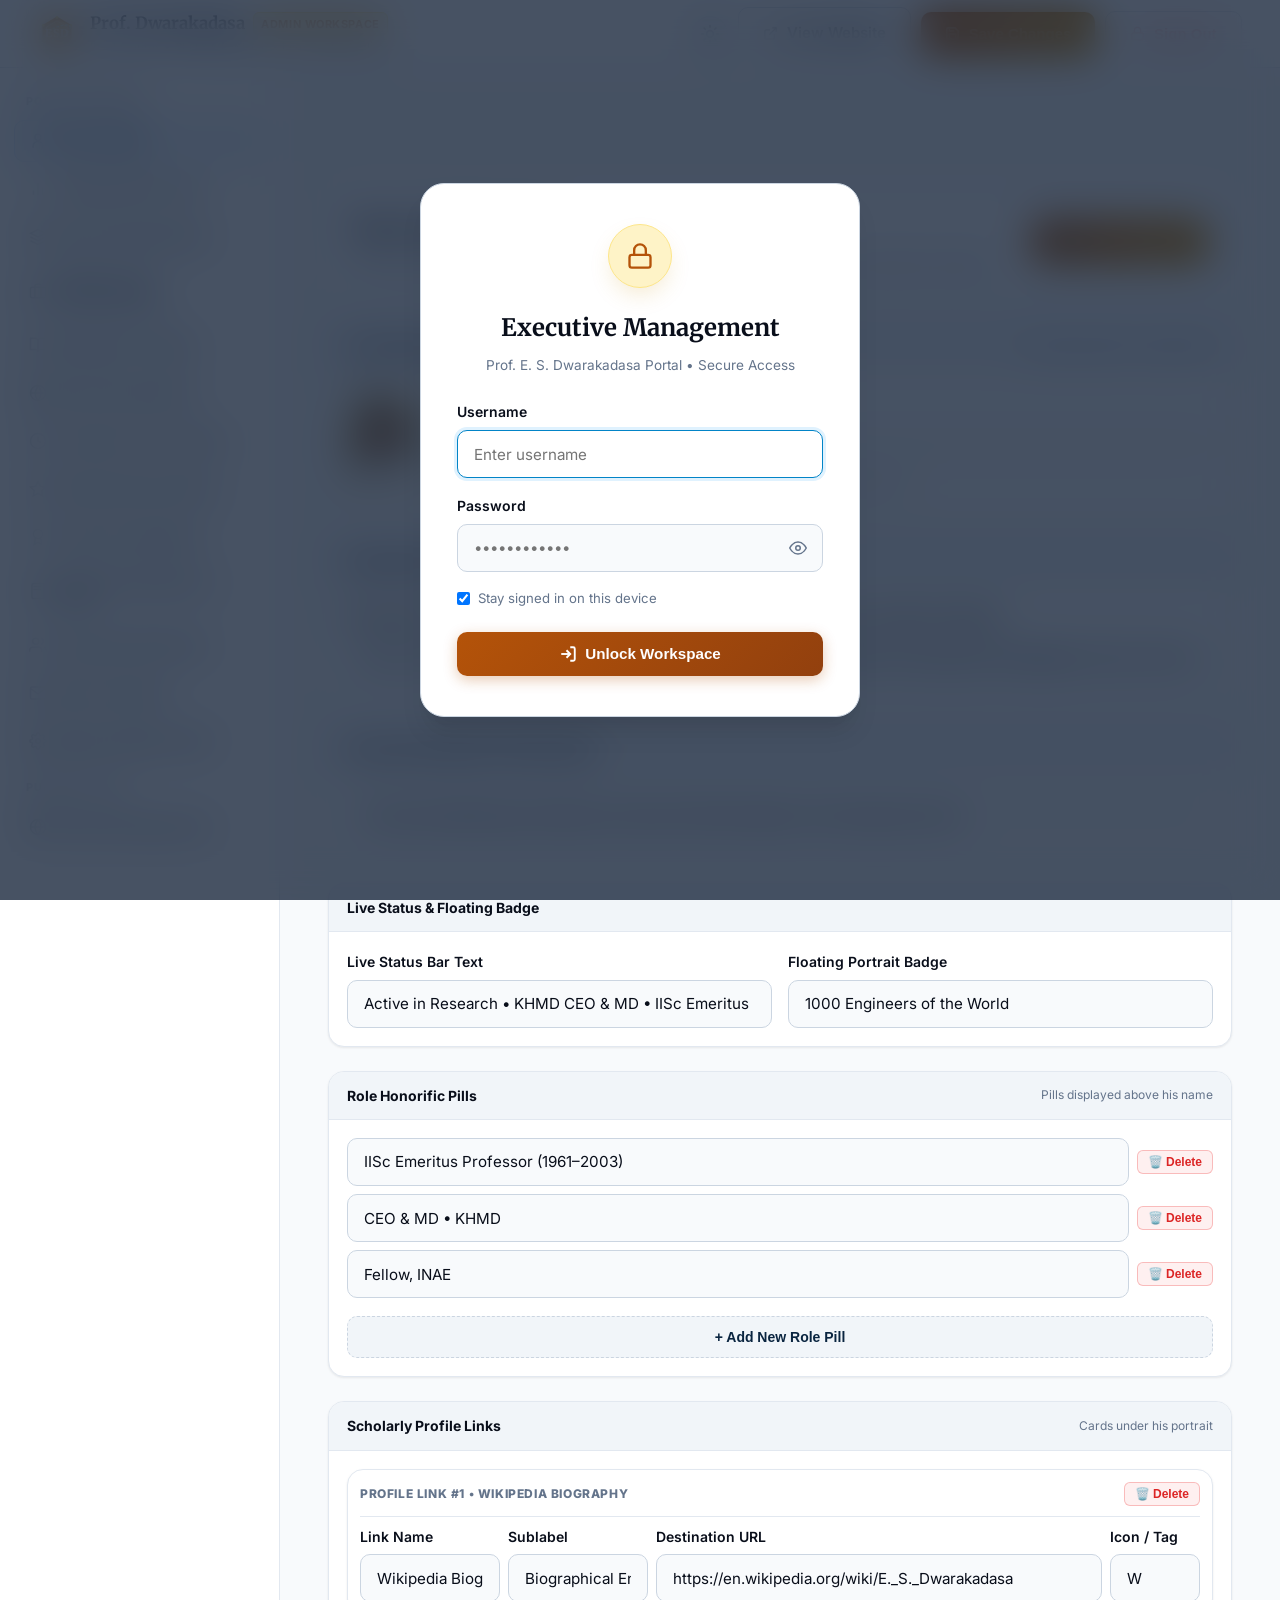
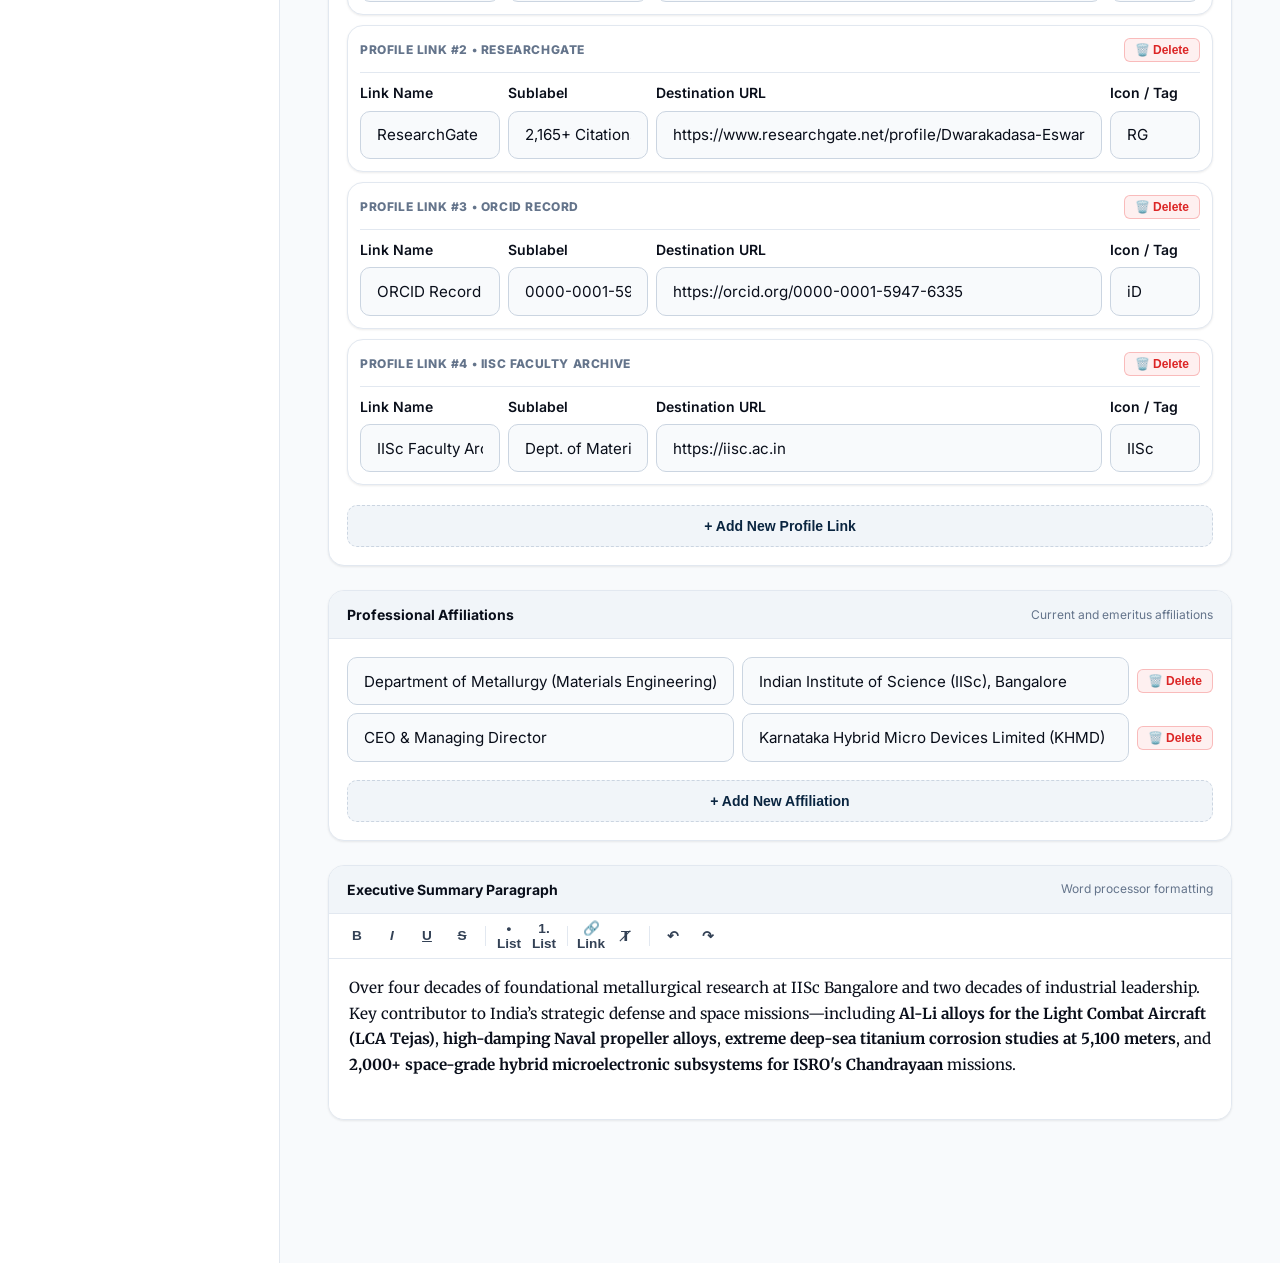
==== commit 265712b5: "feat: enable 100% full-site editing and automatic section deletion in admin portal" ====
--- a/admin.html
+++ b/admin.html
@@ -866,6 +866,15 @@
         Biography &amp; Heritage
       </button>
 
+      <button type="button" class="tab-btn" data-tab="tab-map">
+        <svg width="18" height="18" viewBox="0 0 24 24" fill="none" stroke="currentColor" stroke-width="2">
+          <circle cx="12" cy="12" r="10"></circle>
+          <line x1="2" y1="12" x2="22" y2="12"></line>
+          <path d="M12 2a15.3 15.3 0 0 1 4 10 15.3 15.3 0 0 1-4 10 15.3 15.3 0 0 1-4-10z"></path>
+        </svg>
+        Global Footprint Map
+      </button>
+
       <button type="button" class="tab-btn" data-tab="tab-career">
         <svg width="18" height="18" viewBox="0 0 24 24" fill="none" stroke="currentColor" stroke-width="2">
           <circle cx="12" cy="12" r="10"></circle>
@@ -916,6 +925,14 @@
         Office &amp; Inquiries
       </button>
 
+      <button type="button" class="tab-btn" data-tab="tab-settings">
+        <svg width="18" height="18" viewBox="0 0 24 24" fill="none" stroke="currentColor" stroke-width="2">
+          <circle cx="12" cy="12" r="3"></circle>
+          <path d="M19.4 15a1.65 1.65 0 0 0 .33 1.82l.06.06a2 2 0 0 1 0 2.83 2 2 0 0 1-2.83 0l-.06-.06a1.65 1.65 0 0 0-1.82-.33 1.65 1.65 0 0 0-1 1.51V21a2 2 0 0 1-2 2 2 2 0 0 1-2-2v-.09A1.65 1.65 0 0 0 9 19.4a1.65 1.65 0 0 0-1.82.33l-.06.06a2 2 0 0 1-2.83 0 2 2 0 0 1 0-2.83l.06-.06a1.65 1.65 0 0 0 .33-1.82 1.65 1.65 0 0 0-1.51-1H3a2 2 0 0 1-2-2 2 2 0 0 1 2-2h.09A1.65 1.65 0 0 0 4.6 9a1.65 1.65 0 0 0-.33-1.82l-.06-.06a2 2 0 0 1 0-2.83 2 2 0 0 1 2.83 0l.06.06a1.65 1.65 0 0 0 1.82.33H9a1.65 1.65 0 0 0 1-1.51V3a2 2 0 0 1 2-2 2 2 0 0 1 2 2v.09a1.65 1.65 0 0 0 1 1.51 1.65 1.65 0 0 0 1.82-.33l.06-.06a2 2 0 0 1 2.83 0 2 2 0 0 1 0 2.83l-.06.06a1.65 1.65 0 0 0-.33 1.82V9a1.65 1.65 0 0 0 1.51 1H21a2 2 0 0 1 2 2 2 2 0 0 1-2 2h-.09a1.65 1.65 0 0 0-1.51 1z"></path>
+        </svg>
+        Website Settings &amp; SEO
+      </button>
+
       <div class="sidebar-heading">Publish &amp; Sync</div>
 
       <button type="button" class="tab-btn" data-tab="tab-publish">
@@ -938,9 +955,25 @@
         <div class="section-banner">
           <div class="section-banner-info">
             <h2 class="section-banner-title">Hero Profile &amp; Bio</h2>
-            <p class="section-banner-desc">Primary header information, credentials, titles, role pills, and executive summary.</p>
+            <p class="section-banner-desc">Primary header information, credentials, titles, photo, role pills, affiliations, and executive summary.</p>
           </div>
           <button type="button" class="btn btn-gold btn-save-quick">💾 Save Changes</button>
+        </div>
+
+        <!-- Portrait Photo URL & Live Preview -->
+        <div class="editor-card">
+          <div class="editor-card-header">
+            <span class="editor-card-title">Portrait Photo URL &amp; Live Preview</span>
+            <span style="font-size: 0.75rem; color: var(--text-muted);">Change image link or upload path</span>
+          </div>
+          <div style="padding: 18px; display: grid; grid-template-columns: 85px 1fr; gap: 18px; align-items: center;">
+            <img id="hero-photo-preview" src="assets/images/prof-dwarakadasa.jpg?v=3" alt="Preview" style="width: 80px; height: 96px; object-fit: cover; border-radius: var(--radius-sm); border: 2px solid var(--gold-border); box-shadow: var(--shadow-sm);">
+            <div>
+              <label class="form-label">Photo Source URL / File Path</label>
+              <input type="text" class="form-control" id="hero-photo-url" data-key="hero.photo_url" placeholder="assets/images/prof-dwarakadasa.jpg?v=3">
+              <span style="font-size: 0.75rem; color: var(--text-muted); margin-top: 4px; display: block;">Supports local image paths (e.g. <code>assets/images/...</code>) or any web URL (https://...).</span>
+            </div>
+          </div>
         </div>
 
         <!-- Name & Degrees -->
@@ -996,6 +1029,30 @@
           <div style="padding: 18px;">
             <div id="role-pills-list"></div>
             <button type="button" class="btn-add-item" id="btn-add-pill">+ Add New Role Pill</button>
+          </div>
+        </div>
+
+        <!-- Scholarly Profile Links (Wikipedia, ResearchGate, ORCID, IISc Archive) -->
+        <div class="editor-card">
+          <div class="editor-card-header">
+            <span class="editor-card-title">Scholarly Profile Links</span>
+            <span style="font-size: 0.75rem; color: var(--text-muted);">Cards under his portrait</span>
+          </div>
+          <div style="padding: 18px;">
+            <div id="profile-links-list"></div>
+            <button type="button" class="btn-add-item" id="btn-add-profile-link">+ Add New Profile Link</button>
+          </div>
+        </div>
+
+        <!-- Professional Affiliations -->
+        <div class="editor-card">
+          <div class="editor-card-header">
+            <span class="editor-card-title">Professional Affiliations</span>
+            <span style="font-size: 0.75rem; color: var(--text-muted);">Current and emeritus affiliations</span>
+          </div>
+          <div style="padding: 18px;">
+            <div id="affiliations-list"></div>
+            <button type="button" class="btn-add-item" id="btn-add-affiliation">+ Add New Affiliation</button>
           </div>
         </div>
 
@@ -1058,6 +1115,27 @@
           </div>
         </div>
 
+        <!-- Section Header Editor -->
+        <div class="editor-card">
+          <div class="editor-card-header">
+            <span class="editor-card-title">Section Header &amp; Subtitle</span>
+          </div>
+          <div style="padding: 18px; display: flex; flex-direction: column; gap: 12px;">
+            <div>
+              <label class="form-label">Section Tag (Gold Badge)</label>
+              <input type="text" class="form-control" data-key="breakthroughs_header.tag">
+            </div>
+            <div>
+              <label class="form-label">Section Main Title</label>
+              <input type="text" class="form-control" data-key="breakthroughs_header.title">
+            </div>
+            <div>
+              <label class="form-label">Section Subtitle / Description</label>
+              <textarea class="form-control" data-key="breakthroughs_header.subtitle" rows="2"></textarea>
+            </div>
+          </div>
+        </div>
+
         <div id="breakthroughs-container"></div>
         <button type="button" class="btn-add-item" id="btn-add-breakthrough">+ Add New Defense Breakthrough Card</button>
       </section>
@@ -1082,16 +1160,20 @@
 
         <div class="editor-card">
           <div class="editor-card-header">
-            <span class="editor-card-title">Corporate Subtitle &amp; Title</span>
+            <span class="editor-card-title">Corporate Section Header &amp; Facility</span>
           </div>
           <div style="padding: 18px; display: flex; flex-direction: column; gap: 14px;">
             <div>
-              <label class="form-label">Heading</label>
-              <input type="text" class="form-control" id="industry-title" data-key="industry.title">
+              <label class="form-label">Section Tag (Gold Badge)</label>
+              <input type="text" class="form-control" data-key="industry_header.tag">
+            </div>
+            <div>
+              <label class="form-label">Main Heading</label>
+              <input type="text" class="form-control" id="industry-title" data-key="industry_header.title">
             </div>
             <div>
               <label class="form-label">Executive Subheading</label>
-              <input type="text" class="form-control" id="industry-sub" data-key="industry.subtitle">
+              <input type="text" class="form-control" id="industry-sub" data-key="industry_header.subtitle">
             </div>
             <div>
               <label class="form-label">Facility Address</label>
@@ -1139,12 +1221,20 @@
           </div>
           <div style="padding: 18px; display: flex; flex-direction: column; gap: 14px;">
             <div>
+              <label class="form-label">Section Tag (Gold Badge)</label>
+              <input type="text" class="form-control" data-key="about.section_tag">
+            </div>
+            <div>
               <label class="form-label">Section Heading</label>
               <input type="text" class="form-control" id="about-title" data-key="about.section_title">
             </div>
             <div>
               <label class="form-label">Ancestral Subtitle</label>
               <input type="text" class="form-control" id="about-sub" data-key="about.section_subtitle">
+            </div>
+            <div>
+              <label class="form-label">Heritage Feat Card Title</label>
+              <input type="text" class="form-control" data-key="about.heritage_title">
             </div>
           </div>
         </div>
@@ -1178,6 +1268,52 @@
             <div id="family-metrics-container" style="display: grid; grid-template-columns: repeat(auto-fit, minmax(220px, 1fr)); gap: 14px;"></div>
             <button type="button" class="btn-add-item" id="btn-add-metric">+ Add Family Metric Box</button>
           </div>
+        </div>
+      </section>
+
+      <!-- ==============================================================
+           TAB: GLOBAL FOOTPRINT MAP
+           ============================================================== -->
+      <section id="tab-map" class="section-editor-panel">
+        <div class="section-banner">
+          <div class="section-banner-info">
+            <h2 class="section-banner-title">Global Academic &amp; Strategic Footprint</h2>
+            <p class="section-banner-desc">International research missions, visiting professorships across USA, Europe, and Asia.</p>
+          </div>
+          <div class="section-toggle-wrap">
+            <span class="toggle-label">Section Visible:</span>
+            <label class="toggle-switch">
+              <input type="checkbox" id="toggle-global-map" data-section="global-map" checked>
+              <span class="toggle-slider"></span>
+            </label>
+          </div>
+        </div>
+
+        <div class="editor-card">
+          <div class="editor-card-header">
+            <span class="editor-card-title">Section Header &amp; Subtitle</span>
+          </div>
+          <div style="padding: 18px; display: flex; flex-direction: column; gap: 12px;">
+            <div>
+              <label class="form-label">Section Tag (Gold Badge)</label>
+              <input type="text" class="form-control" data-key="map_header.tag">
+            </div>
+            <div>
+              <label class="form-label">Section Main Title</label>
+              <input type="text" class="form-control" data-key="map_header.title">
+            </div>
+            <div>
+              <label class="form-label">Section Subtitle / Description</label>
+              <textarea class="form-control" data-key="map_header.subtitle" rows="2"></textarea>
+            </div>
+          </div>
+        </div>
+
+        <div class="editor-card" style="padding: 20px;">
+          <h4 style="font-size: 0.95rem; margin-bottom: 6px; color: var(--gold);">🗺️ Interactive World Map Visualization</h4>
+          <p style="font-size: 0.85rem; color: var(--text-muted); line-height: 1.6; margin: 0;">
+            The interactive world map visualizes Prof. Dwarakadasa's international research missions across 4 continents. If you wish to hide the map, simply switch <strong>Section Visible</strong> above to OFF, and it will disappear cleanly from the website and navigation menu.
+          </p>
         </div>
       </section>
 
@@ -1199,6 +1335,27 @@
           </div>
         </div>
 
+        <!-- Career Section Header Editor -->
+        <div class="editor-card">
+          <div class="editor-card-header">
+            <span class="editor-card-title">Section Header &amp; Subtitle</span>
+          </div>
+          <div style="padding: 18px; display: flex; flex-direction: column; gap: 12px;">
+            <div>
+              <label class="form-label">Section Tag (Gold Badge)</label>
+              <input type="text" class="form-control" data-key="career_header.tag">
+            </div>
+            <div>
+              <label class="form-label">Section Main Title</label>
+              <input type="text" class="form-control" data-key="career_header.title">
+            </div>
+            <div>
+              <label class="form-label">Section Subtitle / Description</label>
+              <textarea class="form-control" data-key="career_header.subtitle" rows="2"></textarea>
+            </div>
+          </div>
+        </div>
+
         <div id="career-container"></div>
         <button type="button" class="btn-add-item" id="btn-add-career">+ Add Career Timeline Milestone</button>
       </section>
@@ -1221,6 +1378,27 @@
           </div>
         </div>
 
+        <!-- Endowments Section Header Editor -->
+        <div class="editor-card">
+          <div class="editor-card-header">
+            <span class="editor-card-title">Section Header &amp; Subtitle</span>
+          </div>
+          <div style="padding: 18px; display: flex; flex-direction: column; gap: 12px;">
+            <div>
+              <label class="form-label">Section Tag (Gold Badge)</label>
+              <input type="text" class="form-control" data-key="endowments_header.tag">
+            </div>
+            <div>
+              <label class="form-label">Section Main Title</label>
+              <input type="text" class="form-control" data-key="endowments_header.title">
+            </div>
+            <div>
+              <label class="form-label">Section Subtitle / Description</label>
+              <textarea class="form-control" data-key="endowments_header.subtitle" rows="2"></textarea>
+            </div>
+          </div>
+        </div>
+
         <div id="endowments-container"></div>
         <button type="button" class="btn-add-item" id="btn-add-endowment">+ Add Institutional Endowment Card</button>
       </section>
@@ -1243,6 +1421,27 @@
           </div>
         </div>
 
+        <!-- Awards Section Header Editor -->
+        <div class="editor-card">
+          <div class="editor-card-header">
+            <span class="editor-card-title">Section Header &amp; Subtitle</span>
+          </div>
+          <div style="padding: 18px; display: flex; flex-direction: column; gap: 12px;">
+            <div>
+              <label class="form-label">Section Tag (Gold Badge)</label>
+              <input type="text" class="form-control" data-key="awards_header.tag">
+            </div>
+            <div>
+              <label class="form-label">Section Main Title</label>
+              <input type="text" class="form-control" data-key="awards_header.title">
+            </div>
+            <div>
+              <label class="form-label">Section Subtitle / Description</label>
+              <textarea class="form-control" data-key="awards_header.subtitle" rows="2"></textarea>
+            </div>
+          </div>
+        </div>
+
         <div id="awards-container"></div>
         <button type="button" class="btn-add-item" id="btn-add-award">+ Add New Award / Honor Card</button>
       </section>
@@ -1265,6 +1464,27 @@
           </div>
         </div>
 
+        <!-- Publications Section Header Editor -->
+        <div class="editor-card">
+          <div class="editor-card-header">
+            <span class="editor-card-title">Section Header &amp; Subtitle</span>
+          </div>
+          <div style="padding: 18px; display: flex; flex-direction: column; gap: 12px;">
+            <div>
+              <label class="form-label">Section Tag (Gold Badge)</label>
+              <input type="text" class="form-control" data-key="publications_header.tag">
+            </div>
+            <div>
+              <label class="form-label">Section Main Title</label>
+              <input type="text" class="form-control" data-key="publications_header.title">
+            </div>
+            <div>
+              <label class="form-label">Section Subtitle / Description</label>
+              <textarea class="form-control" data-key="publications_header.subtitle" rows="2"></textarea>
+            </div>
+          </div>
+        </div>
+
         <div id="publications-container"></div>
         <button type="button" class="btn-add-item" id="btn-add-publication">+ Add New Research Publication / Book</button>
       </section>
@@ -1287,6 +1507,27 @@
           </div>
         </div>
 
+        <!-- Mentorship Section Header Editor -->
+        <div class="editor-card">
+          <div class="editor-card-header">
+            <span class="editor-card-title">Section Header &amp; Subtitle</span>
+          </div>
+          <div style="padding: 18px; display: flex; flex-direction: column; gap: 12px;">
+            <div>
+              <label class="form-label">Section Tag (Gold Badge)</label>
+              <input type="text" class="form-control" data-key="mentorship_header.tag">
+            </div>
+            <div>
+              <label class="form-label">Section Main Title</label>
+              <input type="text" class="form-control" data-key="mentorship_header.title">
+            </div>
+            <div>
+              <label class="form-label">Section Subtitle / Description</label>
+              <textarea class="form-control" data-key="mentorship_header.subtitle" rows="2"></textarea>
+            </div>
+          </div>
+        </div>
+
         <!-- Mentorship Metrics -->
         <div class="editor-card">
           <div class="editor-card-header">
@@ -1317,7 +1558,7 @@
         <div class="section-banner">
           <div class="section-banner-info">
             <h2 class="section-banner-title">Office &amp; Inquiries</h2>
-            <p class="section-banner-desc">Official email address and corporate &amp; academic offices.</p>
+            <p class="section-banner-desc">Official email address, corporate &amp; academic offices, and inquiry dropdown options.</p>
           </div>
           <div class="section-toggle-wrap">
             <span class="toggle-label">Section Visible:</span>
@@ -1328,6 +1569,27 @@
           </div>
         </div>
 
+        <!-- Contact Section Header Editor -->
+        <div class="editor-card">
+          <div class="editor-card-header">
+            <span class="editor-card-title">Section Header &amp; Subtitle</span>
+          </div>
+          <div style="padding: 18px; display: flex; flex-direction: column; gap: 12px;">
+            <div>
+              <label class="form-label">Section Tag (Gold Badge)</label>
+              <input type="text" class="form-control" data-key="contact_header.tag">
+            </div>
+            <div>
+              <label class="form-label">Section Main Title</label>
+              <input type="text" class="form-control" data-key="contact_header.title">
+            </div>
+            <div>
+              <label class="form-label">Section Subtitle / Description</label>
+              <textarea class="form-control" data-key="contact_header.subtitle" rows="2"></textarea>
+            </div>
+          </div>
+        </div>
+
         <div class="editor-card">
           <div class="editor-card-header">
             <span class="editor-card-title">Direct Inquiries Email</span>
@@ -1350,6 +1612,63 @@
             <div>
               <label class="form-label">IISc Academic Office</label>
               <textarea class="form-control" id="contact-iisc-addr" data-key="contact.iisc_address" rows="4"></textarea>
+            </div>
+          </div>
+        </div>
+
+        <!-- Contact Form Service Options Editor -->
+        <div class="editor-card">
+          <div class="editor-card-header">
+            <span class="editor-card-title">Inquiry Consultation Services (Form Dropdown Options)</span>
+            <span style="font-size: 0.75rem; color: var(--text-muted);">Options selectable by visitors</span>
+          </div>
+          <div style="padding: 18px;">
+            <div id="contact-services-list"></div>
+            <button type="button" class="btn-add-item" id="btn-add-service">+ Add New Consultation Option</button>
+          </div>
+        </div>
+      </section>
+
+      <!-- ==============================================================
+           TAB: WEBSITE SETTINGS, SEO & FOOTER
+           ============================================================== -->
+      <section id="tab-settings" class="section-editor-panel">
+        <div class="section-banner">
+          <div class="section-banner-info">
+            <h2 class="section-banner-title">Website Settings, SEO &amp; Footer</h2>
+            <p class="section-banner-desc">Global page title, search engine meta description, and footer copyright.</p>
+          </div>
+          <button type="button" class="btn btn-gold btn-save-quick">💾 Save Changes</button>
+        </div>
+
+        <div class="editor-card">
+          <div class="editor-card-header">
+            <span class="editor-card-title">Search Engine Optimization (SEO) &amp; Browser Tab</span>
+          </div>
+          <div style="padding: 18px; display: flex; flex-direction: column; gap: 14px;">
+            <div>
+              <label class="form-label">Browser Tab Title (&lt;title&gt;)</label>
+              <input type="text" class="form-control" data-key="meta.page_title">
+            </div>
+            <div>
+              <label class="form-label">Google Search Meta Description</label>
+              <textarea class="form-control" data-key="meta.description" rows="3"></textarea>
+            </div>
+          </div>
+        </div>
+
+        <div class="editor-card">
+          <div class="editor-card-header">
+            <span class="editor-card-title">Website Footer Information</span>
+          </div>
+          <div style="padding: 18px; display: flex; flex-direction: column; gap: 14px;">
+            <div>
+              <label class="form-label">Copyright Notice Line</label>
+              <input type="text" class="form-control" data-key="footer.copyright">
+            </div>
+            <div>
+              <label class="form-label">Footer Tagline &amp; Affiliations Summary</label>
+              <input type="text" class="form-control" data-key="footer.tagline">
             </div>
           </div>
         </div>
@@ -1609,6 +1928,8 @@
       if (!currentData.sections_visibility) currentData.sections_visibility = {};
       if (!currentData.hero) currentData.hero = {};
       if (!currentData.hero.role_pills) currentData.hero.role_pills = [];
+      if (!currentData.hero.profile_links) currentData.hero.profile_links = [];
+      if (!currentData.hero.affiliations) currentData.hero.affiliations = [];
       if (!currentData.stats) currentData.stats = [];
       if (!currentData.about) currentData.about = {};
       if (!currentData.about.family_metrics) currentData.about.family_metrics = [];
@@ -1620,6 +1941,18 @@
       if (!currentData.publications) currentData.publications = [];
       if (!currentData.mentorship) currentData.mentorship = { stats: [], alumni: [] };
       if (!currentData.contact) currentData.contact = {};
+      if (!currentData.contact.services) currentData.contact.services = [];
+      if (!currentData.breakthroughs_header) currentData.breakthroughs_header = {};
+      if (!currentData.industry_header) currentData.industry_header = {};
+      if (!currentData.career_header) currentData.career_header = {};
+      if (!currentData.endowments_header) currentData.endowments_header = {};
+      if (!currentData.awards_header) currentData.awards_header = {};
+      if (!currentData.publications_header) currentData.publications_header = {};
+      if (!currentData.map_header) currentData.map_header = {};
+      if (!currentData.mentorship_header) currentData.mentorship_header = {};
+      if (!currentData.contact_header) currentData.contact_header = {};
+      if (!currentData.footer) currentData.footer = {};
+      if (!currentData.meta) currentData.meta = {};
 
       renderAllSections();
     }
@@ -1653,6 +1986,12 @@
         }
       });
 
+      // Photo preview
+      const preview = document.getElementById('hero-photo-preview');
+      if (preview && currentData.hero && currentData.hero.photo_url) {
+        preview.src = currentData.hero.photo_url;
+      }
+
       // 2. Section Visibility Toggles
       document.querySelectorAll('[data-section]').forEach(toggle => {
         const sec = toggle.getAttribute('data-section');
@@ -1663,29 +2002,36 @@
       // 3. Render Role Pills
       renderRolePills();
 
-      // 4. Render Stats
+      // 4. Render Profile Links & Affiliations
+      renderProfileLinks();
+      renderAffiliations();
+
+      // 5. Render Stats
       renderStats();
 
-      // 5. Render Family Metrics
+      // 6. Render Family Metrics
       renderFamilyMetrics();
 
-      // 6. Render Breakthroughs
+      // 7. Render Breakthroughs
       renderBreakthroughs();
 
-      // 7. Render Career Milestones
+      // 8. Render Career Milestones
       renderCareer();
 
-      // 8. Render Endowments
+      // 9. Render Endowments
       renderEndowments();
 
-      // 9. Render Awards
+      // 10. Render Awards
       renderAwards();
 
-      // 10. Render Publications
+      // 11. Render Publications
       renderPublications();
 
-      // 11. Render Mentorship Stats & Alumni
+      // 12. Render Mentorship Stats & Alumni
       renderMentorship();
+
+      // 13. Render Contact Services Dropdown Options
+      renderContactServices();
     }
 
     /* ROLE PILLS */
@@ -1713,6 +2059,108 @@
       currentData.hero.role_pills.push('New Role or Distinction');
       renderRolePills();
     });
+
+    /* HERO PHOTO PREVIEW LISTENER */
+    const photoUrlInput = document.getElementById('hero-photo-url');
+    if (photoUrlInput) {
+      photoUrlInput.addEventListener('input', () => {
+        const preview = document.getElementById('hero-photo-preview');
+        if (preview) {
+          preview.src = photoUrlInput.value || 'assets/images/prof-dwarakadasa.jpg?v=3';
+        }
+      });
+    }
+
+    /* PROFILE LINKS */
+    function renderProfileLinks() {
+      const container = document.getElementById('profile-links-list');
+      if (!container) return;
+      container.innerHTML = '';
+      (currentData.hero.profile_links || []).forEach((l, idx) => {
+        const div = document.createElement('div');
+        div.className = 'item-card';
+        div.style.padding = '12px';
+        div.style.marginBottom = '10px';
+        div.innerHTML = `
+          <div class="item-card-top" style="margin-bottom: 8px;">
+            <span class="item-card-index">Profile Link #${idx + 1} &bull; ${l.name || 'Link'}</span>
+            <button type="button" class="btn-delete-item" onclick="deleteProfileLink(${idx})">🗑️ Delete</button>
+          </div>
+          <div style="display: grid; grid-template-columns: 140px 140px 1fr 90px; gap: 8px;">
+            <div>
+              <label class="form-label">Link Name</label>
+              <input type="text" class="form-control pl-name" data-idx="${idx}" value="${l.name || ''}" placeholder="e.g. Wikipedia">
+            </div>
+            <div>
+              <label class="form-label">Sublabel</label>
+              <input type="text" class="form-control pl-sub" data-idx="${idx}" value="${l.sub || ''}" placeholder="e.g. Biography">
+            </div>
+            <div>
+              <label class="form-label">Destination URL</label>
+              <input type="url" class="form-control pl-url" data-idx="${idx}" value="${l.url || ''}" placeholder="https://...">
+            </div>
+            <div>
+              <label class="form-label">Icon / Tag</label>
+              <input type="text" class="form-control pl-icon" data-idx="${idx}" value="${l.icon || ''}" placeholder="W">
+            </div>
+          </div>
+        `;
+        container.appendChild(div);
+      });
+    }
+
+    window.deleteProfileLink = (idx) => {
+      currentData.hero.profile_links.splice(idx, 1);
+      renderProfileLinks();
+    };
+
+    const btnAddProfileLink = document.getElementById('btn-add-profile-link');
+    if (btnAddProfileLink) {
+      btnAddProfileLink.addEventListener('click', () => {
+        if (!currentData.hero.profile_links) currentData.hero.profile_links = [];
+        currentData.hero.profile_links.push({
+          name: 'Scholarly Profile',
+          sub: 'Academic Archive',
+          url: 'https://',
+          icon: 'Link'
+        });
+        renderProfileLinks();
+      });
+    }
+
+    /* HERO AFFILIATIONS */
+    function renderAffiliations() {
+      const container = document.getElementById('affiliations-list');
+      if (!container) return;
+      container.innerHTML = '';
+      (currentData.hero.affiliations || []).forEach((af, idx) => {
+        const div = document.createElement('div');
+        div.style.cssText = 'display: flex; gap: 8px; margin-bottom: 8px; align-items: center;';
+        div.innerHTML = `
+          <input type="text" class="form-control affil-role" data-idx="${idx}" value="${af.role || ''}" placeholder="Role or Department" style="flex: 1;">
+          <input type="text" class="form-control affil-org" data-idx="${idx}" value="${af.org || ''}" placeholder="Institution or Corporation" style="flex: 1;">
+          <button type="button" class="btn-delete-item" onclick="deleteAffiliation(${idx})">🗑️ Delete</button>
+        `;
+        container.appendChild(div);
+      });
+    }
+
+    window.deleteAffiliation = (idx) => {
+      currentData.hero.affiliations.splice(idx, 1);
+      renderAffiliations();
+    };
+
+    const btnAddAffiliation = document.getElementById('btn-add-affiliation');
+    if (btnAddAffiliation) {
+      btnAddAffiliation.addEventListener('click', () => {
+        if (!currentData.hero.affiliations) currentData.hero.affiliations = [];
+        currentData.hero.affiliations.push({
+          role: 'Academic / Industrial Role',
+          org: 'Institution / Organization'
+        });
+        renderAffiliations();
+      });
+    }
 
     /* STATS STRIP */
     function renderStats() {
@@ -2149,6 +2597,36 @@
       renderMentorship();
     });
 
+    /* CONTACT SERVICES DROPDOWN OPTIONS */
+    function renderContactServices() {
+      const container = document.getElementById('contact-services-list');
+      if (!container) return;
+      container.innerHTML = '';
+      (currentData.contact.services || []).forEach((srv, idx) => {
+        const div = document.createElement('div');
+        div.style.cssText = 'display: flex; gap: 8px; margin-bottom: 8px; align-items: center;';
+        div.innerHTML = `
+          <input type="text" class="form-control service-input" data-idx="${idx}" value="${srv}" style="flex: 1;" placeholder="Consultation topic or service description">
+          <button type="button" class="btn-delete-item" onclick="deleteContactService(${idx})">🗑️ Delete</button>
+        `;
+        container.appendChild(div);
+      });
+    }
+
+    window.deleteContactService = (idx) => {
+      currentData.contact.services.splice(idx, 1);
+      renderContactServices();
+    };
+
+    const btnAddService = document.getElementById('btn-add-service');
+    if (btnAddService) {
+      btnAddService.addEventListener('click', () => {
+        if (!currentData.contact.services) currentData.contact.services = [];
+        currentData.contact.services.push('New Consultation / Advisory Inquiry Topic');
+        renderContactServices();
+      });
+    }
+
     /* COLLECT ALL EDITED VALUES BEFORE SAVING */
     function collectAllData() {
       // 1. Direct inputs & contenteditable fields
@@ -2167,6 +2645,26 @@
       // 3. Collect Role Pills
       const pillInputs = document.querySelectorAll('.role-pill-input');
       currentData.hero.role_pills = Array.from(pillInputs).map(inp => inp.value.trim()).filter(Boolean);
+
+      // 3b. Collect Profile Links
+      const profileLinkCards = document.querySelectorAll('#profile-links-list .item-card');
+      currentData.hero.profile_links = Array.from(profileLinkCards).map(c => ({
+        name: c.querySelector('.pl-name')?.value || '',
+        sub: c.querySelector('.pl-sub')?.value || '',
+        url: c.querySelector('.pl-url')?.value || '',
+        icon: c.querySelector('.pl-icon')?.value || ''
+      }));
+
+      // 3c. Collect Affiliations
+      const affilRows = document.querySelectorAll('#affiliations-list > div');
+      currentData.hero.affiliations = Array.from(affilRows).map(r => ({
+        role: r.querySelector('.affil-role')?.value || '',
+        org: r.querySelector('.affil-org')?.value || ''
+      }));
+
+      // 3d. Collect Contact Services
+      const serviceInputs = document.querySelectorAll('.service-input');
+      currentData.contact.services = Array.from(serviceInputs).map(inp => inp.value.trim()).filter(Boolean);
 
       // 4. Collect Stats
       document.querySelectorAll('.stat-num').forEach(el => {
